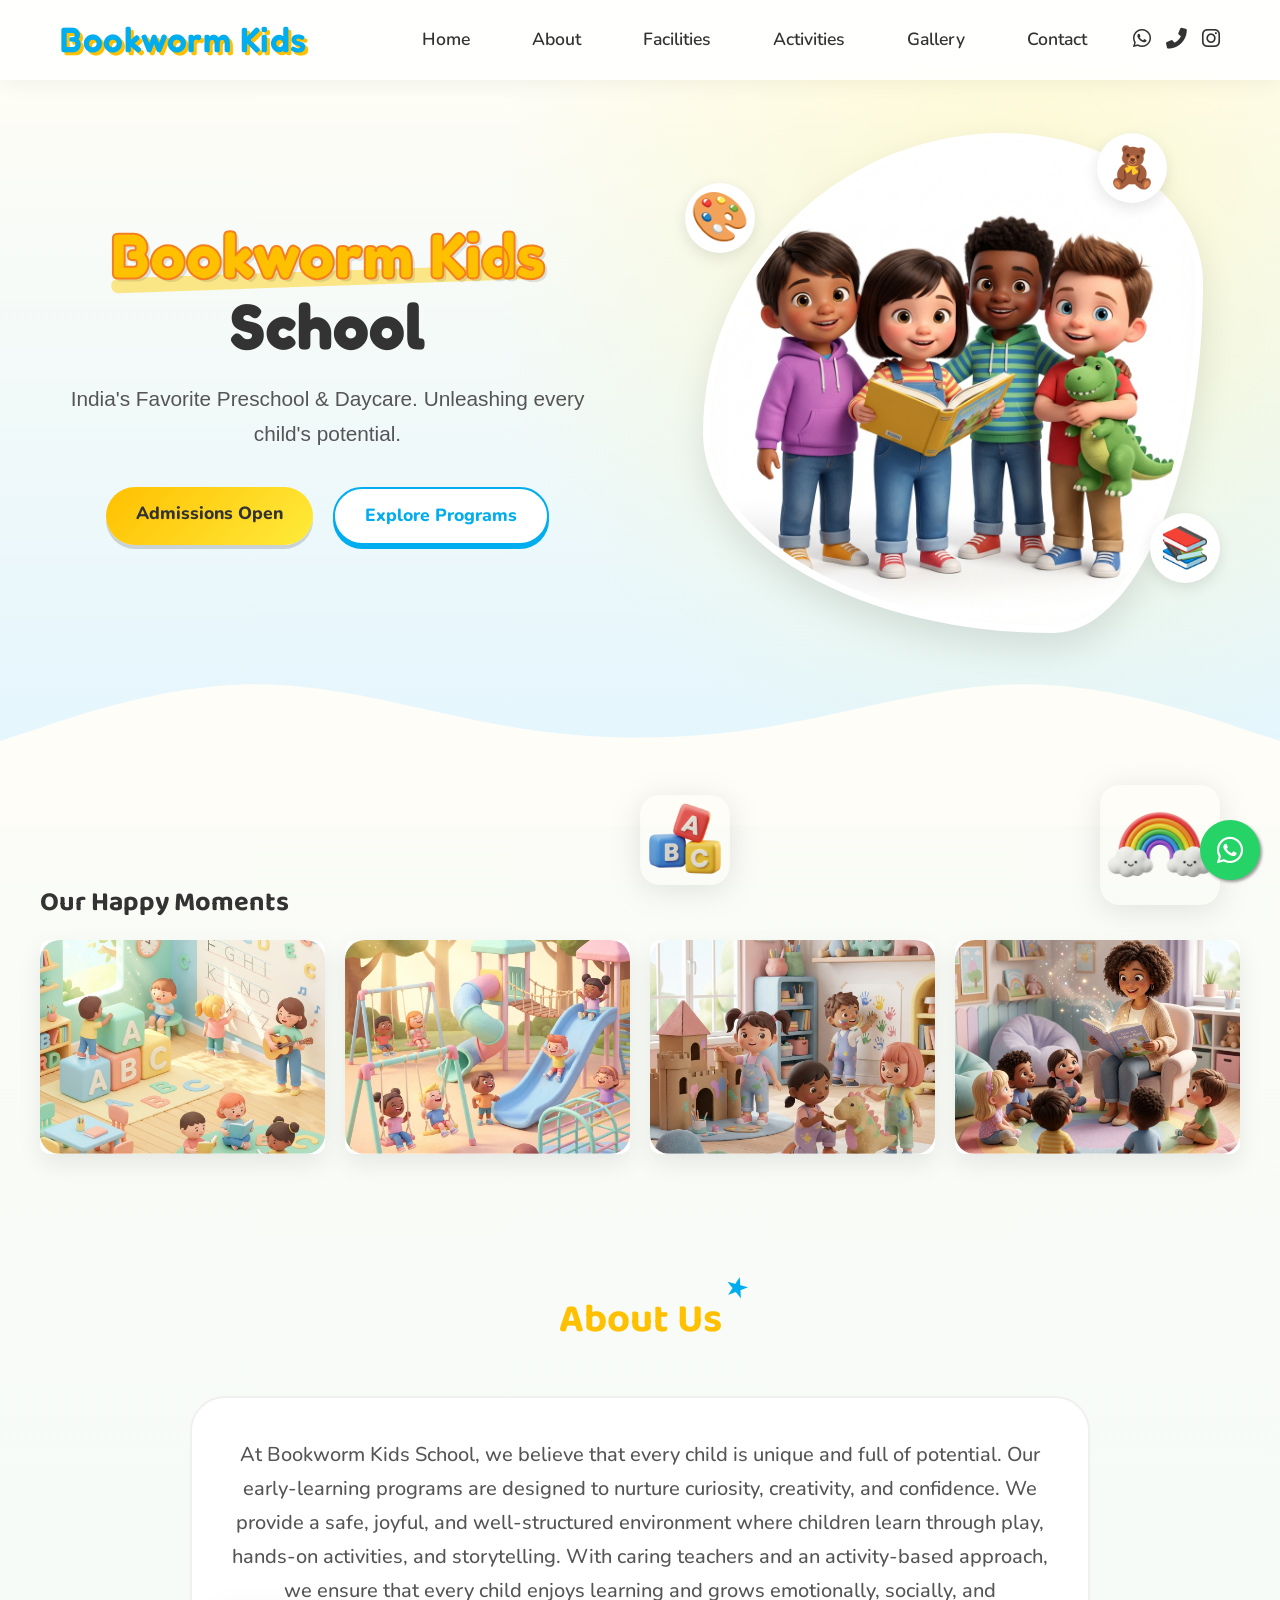
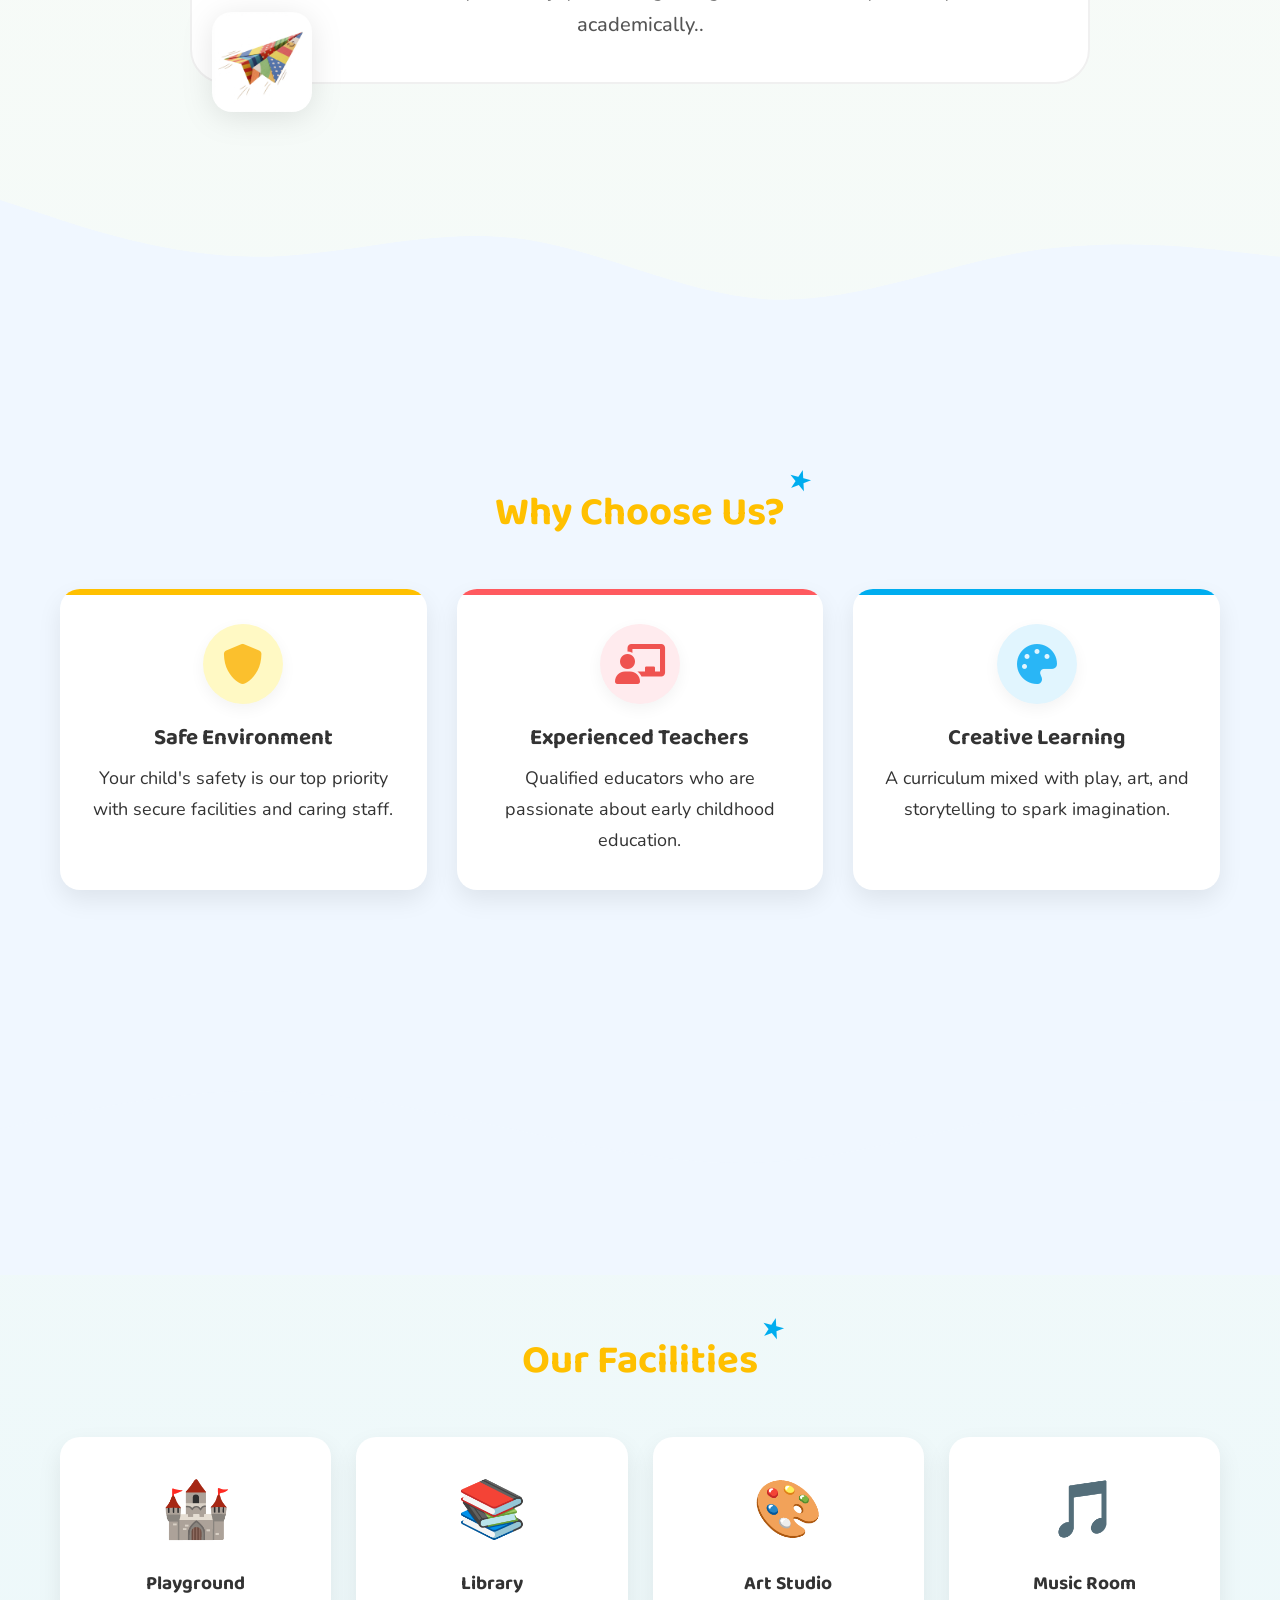
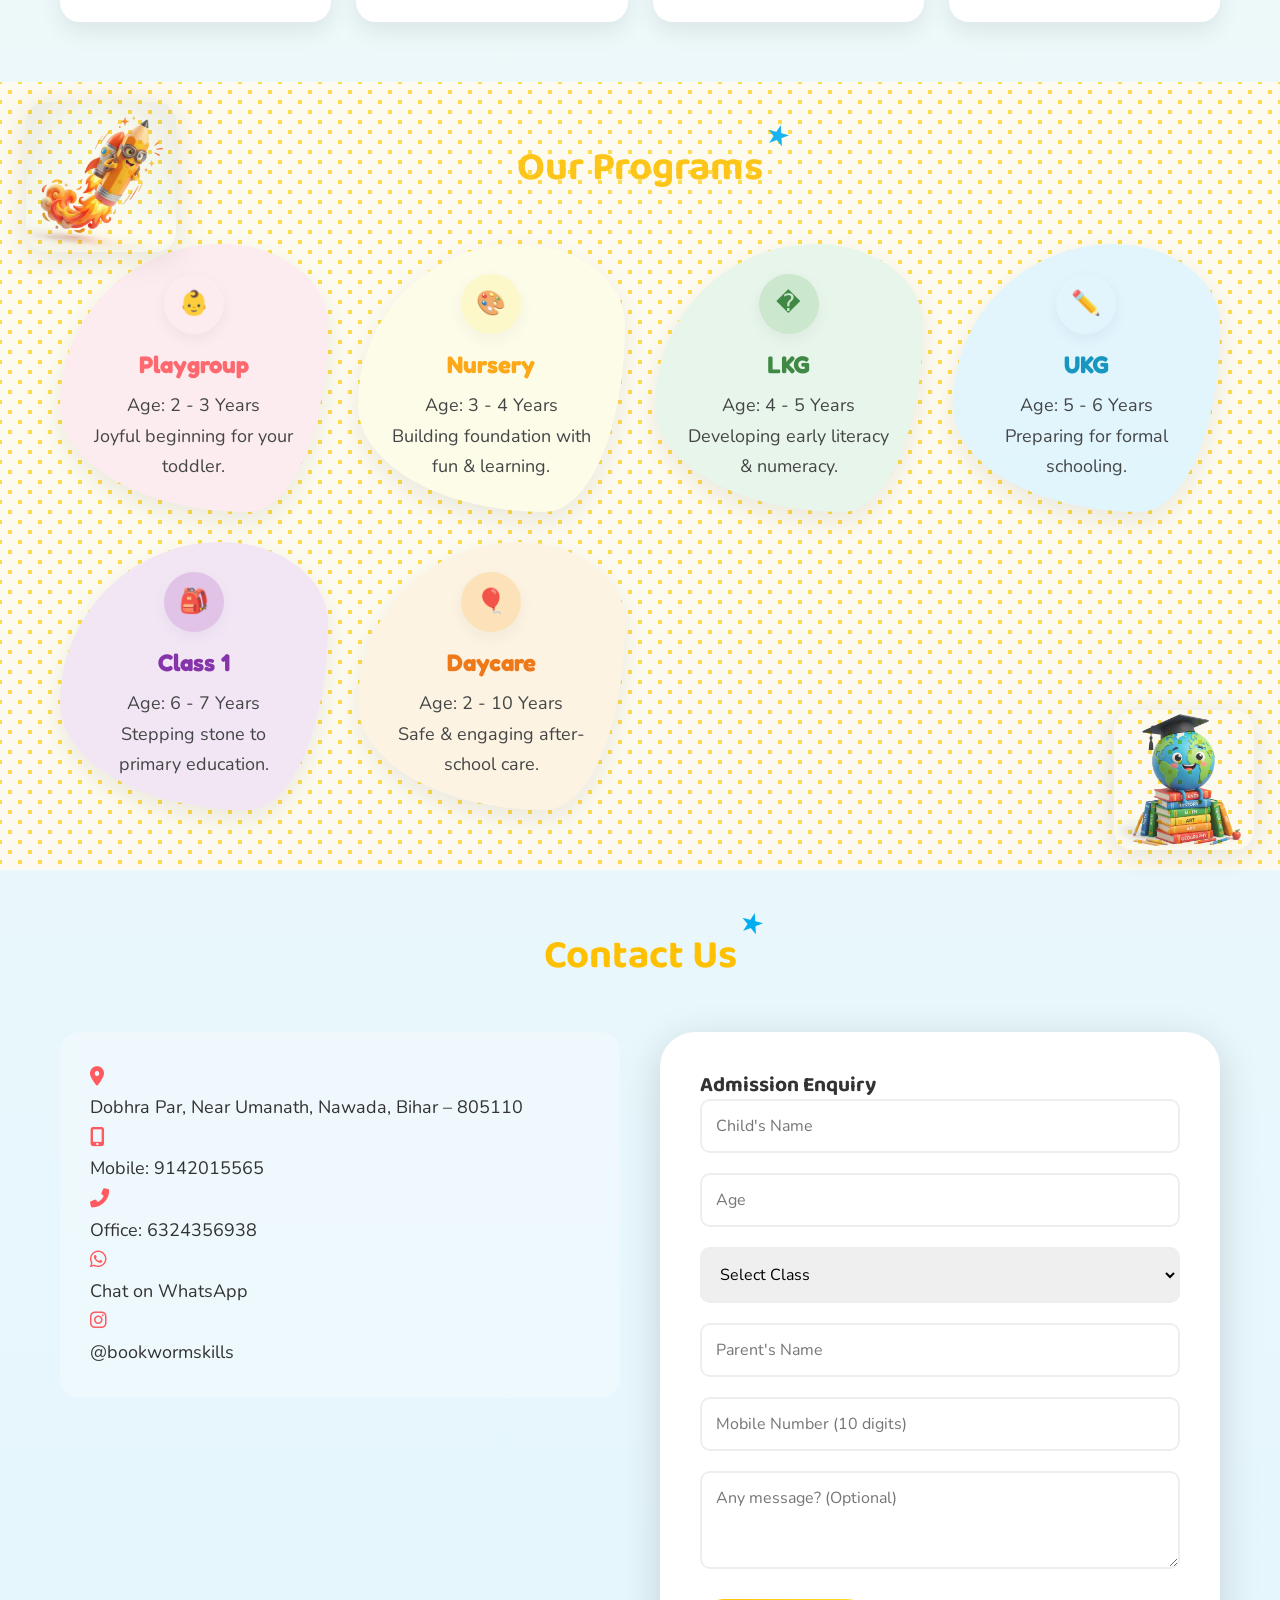
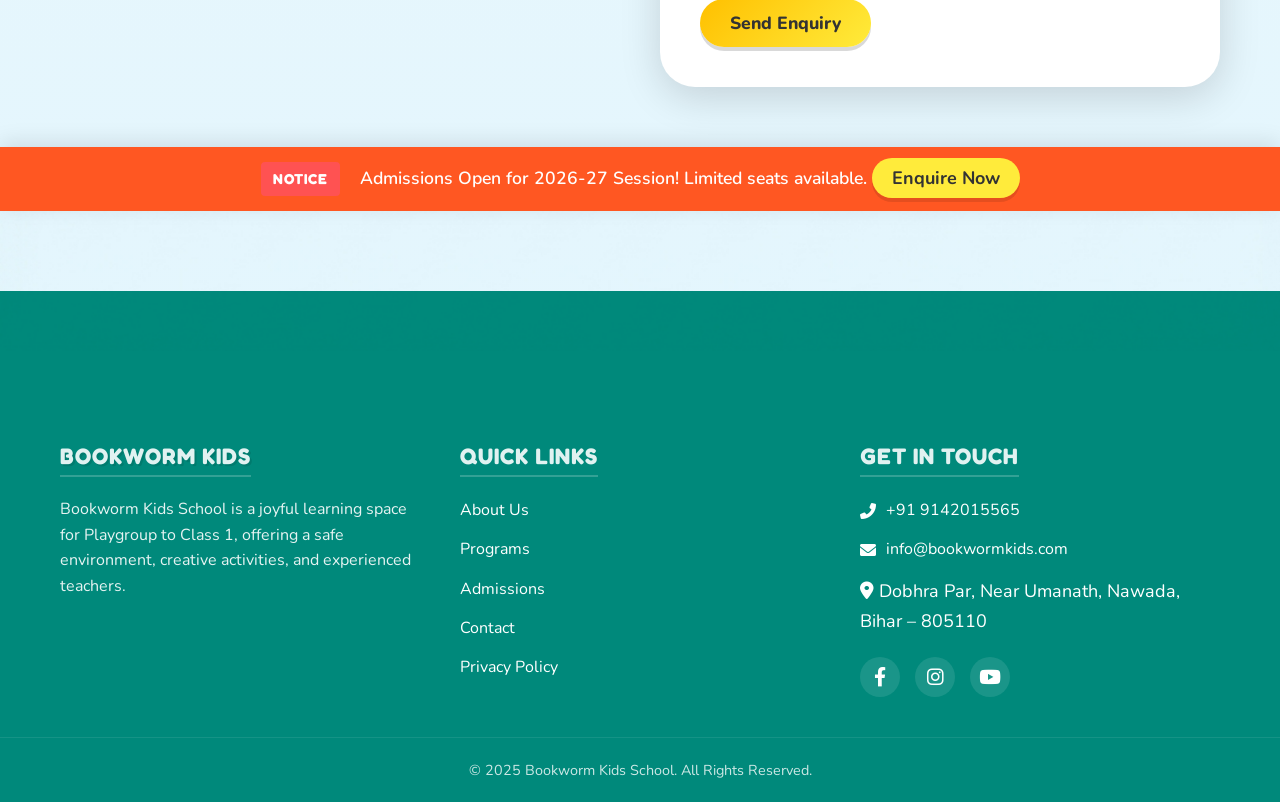
==== index.html @ 0b2d48cb "Add files via upload" ====
<!DOCTYPE html>
<html lang="en">

<head>
    <meta charset="UTF-8">
    <meta name="viewport" content="width=device-width, initial-scale=1.0">
    <meta name="description"
        content="Bookworm Kids School — Playgroup to Class 1. Activity based learning and safe environment.">
    <title>Bookworm Kids School</title>
    <link rel="preconnect" href="https://fonts.googleapis.com">
    <link rel="preconnect" href="https://fonts.gstatic.com" crossorigin>
    <link href="https://fonts.googleapis.com/css2?family=Bubblegum+Sans&family=Comfortaa:wght@300;400;700&display=swap"
        rel="stylesheet">
    <link rel="stylesheet" href="css/styles.css">
    <link rel="icon" href="favicon.png" type="image/png">
    <link rel="manifest" href="site.webmanifest">
    <meta name="theme-color" content="#5fa900">
</head>

<body>



    <!-- Header / Navigation -->
    <header>
        <nav class="navbar">
            <div class="container nav-container">
                <a href="#" class="logo">Bookworm Kids</a>
                <div class="mobile-controls">
                    <!-- Social Bar Mobile -->
                    <div class="social-bar mobile-only">
                        <a href="https://wa.me/919142015565" target="_blank" aria-label="WhatsApp"><i
                                class="fab fa-whatsapp"></i></a>
                    </div>
                    <div class="hamburger" id="mobile-menu">
                        <span class="bar"></span>
                        <span class="bar"></span>
                        <span class="bar"></span>
                    </div>
                </div>

                <div class="nav-menu">
                    <ul class="nav-links">
                        <li><a href="#home">Home</a></li>
                        <li><a href="#about">About</a></li>
                        <li><a href="#facilities">Facilities</a></li>
                        <li><a href="#activities">Activities</a></li>
                        <li><a href="#gallery">Gallery</a></li>
                        <li><a href="#contact">Contact</a></li>
                    </ul>
                    <div class="social-bar desktop-only">
                        <a href="https://wa.me/919142015565" target="_blank" title="Chat on WhatsApp"><i
                                class="fab fa-whatsapp"></i></a>
                        <a href="tel:9142015565" title="Call Us"><i class="fas fa-phone-alt"></i></a>
                        <a href="https://www.instagram.com/bookwormskills/" target="_blank"
                            title="Follow on Instagram"><i class="fab fa-instagram"></i></a>
                    </div>
                </div>
            </div>
        </nav>
    </header>

    <main>
        <!-- Hero Section -->
        <section id="home" class="hero">
            <div class="hero-bg-shape"></div>
            <div class="container hero-content">
                <div class="hero-text">
                    <h1><span class="highlight">Bookworm Kids</span> School</h1>
                    <p>India's Favorite Preschool & Daycare. Unleashing every child's potential.</p>
                    <div class="hero-cta-group">
                        <a href="#contact" class="btn btn-primary">Admissions Open</a>
                        <a href="#activities" class="btn btn-secondary">Explore Programs</a>
                    </div>
                </div>
                <!-- Hero Image Illustration -->
                <div class="hero-visual">
                    <img src="images/hero_kids_v2.png" alt="Happy children learning and playing in a sunny room"
                        class="hero-main-img">
                    <div class="floating-icon icon-1">🎨</div>
                    <div class="floating-icon icon-2">📚</div>
                    <div class="floating-icon icon-3">🧸</div>
                </div>
            </div>
            <!-- Wave Divider Bottom -->
            <div class="wave-bottom">
                <svg viewBox="0 0 1440 320" xmlns="http://www.w3.org/2000/svg">
                    <path fill="#FFFDF7" fill-opacity="1"
                        d="M0,96L48,112C96,128,192,160,288,160C384,160,480,128,576,112C672,96,768,96,864,112C960,128,1056,160,1152,160C1248,160,1344,128,1392,112L1440,96L1440,0L0,0Z">
                    </path>
                </svg>
            </div>
        </section>

        <!-- Gallery Section -->
        <!-- Same ID used, updating structure as requested -->
        <!-- Gallery Section -->
        <section id="gallery" class="gallery-section container" aria-label="Our Happy Moments">
            <h2 class="section-title">Our Happy Moments</h2>

            <div class="gallery-grid" role="list">
                <figure class="gallery-item" role="listitem">
                    <img src="images/gallery_1.png" alt="Children learning ABCs in classroom" loading="lazy">
                    <figcaption>Creative Learning</figcaption>
                </figure>

                <figure class="gallery-item" role="listitem">
                    <img src="images/gallery_2.png" alt="Kids playing on slide and swing" loading="lazy">
                    <figcaption>Playground Fun</figcaption>
                </figure>

                <figure class="gallery-item" role="listitem">
                    <img src="images/gallery_3.png" alt="Children painting and doing art" loading="lazy">
                    <figcaption>Art & Craft</figcaption>
                </figure>

                <figure class="gallery-item" role="listitem">
                    <img src="images/gallery_4.png" alt="Teacher reading storybook to kids" loading="lazy">
                    <figcaption>Storytelling</figcaption>
                </figure>

                <!-- Keeping a few nicely seeded ones for variety if 4 is too few, or clean up to 4? User asked for grid. 4 is good 2x2 on desktop or 1x4 mobile -->
            </div>

            <!-- Floating Clipart Elements Placement -->
            <img src="images/clipart_rainbow.png" alt="Rainbow Sticker" class="clipart-img clipart-rainbow">
            <img src="images/clipart_blocks.png" alt="ABC Blocks Sticker" class="clipart-img clipart-blocks">

        </section>

        <!-- About Section -->
        <section id="about" class="section">
            <div class="container">
                <div class="section-header">
                    <h2>About Us</h2>
                </div>
                <div class="about-content-wrapper" style="position:relative;">
                    <!-- Clipart Plane near about text -->
                    <img src="images/clipart_paper_plane.png" alt="Paper Plane" class="clipart-img clipart-plane">

                    <p class="text-center lead">At Bookworm Kids School, we believe that every child is unique and full
                        of potential. Our early-learning programs are designed to nurture curiosity, creativity, and
                        confidence.
                        We provide a safe, joyful, and well-structured environment where children learn through play,
                        hands-on activities, and storytelling. With caring teachers and an activity-based approach, we
                        ensure that every child enjoys learning and grows emotionally, socially, and academically..</p>
                </div>
            </div>
        </section>

        <!-- Wave Divider 2 -->
        <div class="wave-divider-top">
            <svg viewBox="0 0 1440 320" xmlns="http://www.w3.org/2000/svg">
                <path fill="#f0f7ff" fill-opacity="1"
                    d="M0,64L48,80C96,96,192,128,288,128C384,128,480,96,576,106.7C672,117,768,171,864,176C960,181,1056,139,1152,122.7C1248,107,1344,117,1392,122.7L1440,128L1440,320L1392,320C1344,320,1248,320,1152,320C1056,320,960,320,864,320C768,320,672,320,576,320C480,320,384,320,288,320C192,320,96,320,48,320L0,320Z">
                </path>
            </svg>
        </div>

        <!-- Why Choose Us -->
        <section id="choose-us" class="section bg-light">
            <div class="container">
                <div class="section-header">
                    <h2>Why Choose Us?</h2>
                </div>
                <div class="features-grid">
                    <div class="feature-card card-pop-1">
                        <div class="icon-box icon-yellow"><i class="fas fa-shield-alt"></i></div>
                        <h3>Safe Environment</h3>
                        <p>Your child's safety is our top priority with secure facilities and caring staff.</p>
                    </div>
                    <div class="feature-card card-pop-2">
                        <div class="icon-box icon-red"><i class="fas fa-chalkboard-teacher"></i></div>
                        <h3>Experienced Teachers</h3>
                        <p>Qualified educators who are passionate about early childhood education.</p>
                    </div>
                    <div class="feature-card card-pop-3">
                        <div class="icon-box icon-blue"><i class="fas fa-palette"></i></div>
                        <h3>Creative Learning</h3>
                        <p>A curriculum mixed with play, art, and storytelling to spark imagination.</p>
                    </div>
                </div>
            </div>
            <!-- Wave Divider Bottom of Gray Section -->
            <div class="wave-divider-bottom-white">
                <svg viewBox="0 0 1440 320" xmlns="http://www.w3.org/2000/svg">
                    <path fill="#f0f7ff" fill-opacity="1"
                        d="M0,224L48,213.3C96,203,192,181,288,181.3C384,181,480,203,576,224C672,245,768,267,864,261.3C960,256,1056,224,1152,208C1248,192,1344,192,1392,192L1440,192L1440,0L1392,0C1344,0,1248,0,1152,0C1056,0,960,0,864,0C768,0,672,0,576,0C480,0,384,0,288,0C192,0,96,0,48,0L0,0Z">
                    </path>
                </svg>
            </div>
        </section>

        <!-- Facilities -->
        <section id="facilities" class="section">
            <div class="container">
                <div class="section-header">
                    <h2>Our Facilities</h2>
                </div>
                <div class="facilities-grid">
                    <div class="facility-item">
                        <div class="facility-content">
                            <div class="icon">🏰</div>
                            <h4>Playground</h4>
                        </div>
                    </div>
                    <div class="facility-item">
                        <div class="facility-content">
                            <div class="icon">📚</div>
                            <h4>Library</h4>
                        </div>
                    </div>
                    <div class="facility-item">
                        <div class="facility-content">
                            <div class="icon">🎨</div>
                            <h4>Art Studio</h4>
                        </div>
                    </div>
                    <div class="facility-item">
                        <div class="facility-content">
                            <div class="icon">🎵</div>
                            <h4>Music Room</h4>
                        </div>
                    </div>
                </div>
            </div>
        </section>

        <!-- Activities -->
        <!-- Activities -->
        <section id="activities" class="section bg-light-pattern" style="position: relative;">
            <div class="container" style="position: relative; z-index: 2;">
                <div class="section-header">
                    <h2>Our Programs</h2>
                </div>
                <div class="grid-3 activities-grid">
                    <div class="activity-card card-red">
                        <div class="icon-box icon-red"
                            style="width:60px;height:60px;font-size:1.5rem;margin-bottom:15px;">👶</div>
                        <h4>Playgroup</h4>
                        <p>Age: 2 - 3 Years<br>Joyful beginning for your toddler.</p>
                    </div>
                    <div class="activity-card card-yellow">
                        <div class="icon-box icon-yellow"
                            style="width:60px;height:60px;font-size:1.5rem;margin-bottom:15px;">🎨</div>
                        <h4>Nursery</h4>
                        <p>Age: 3 - 4 Years<br>Building foundation with fun & learning.</p>
                    </div>
                    <div class="activity-card card-green">
                        <div class="icon-box icon-green"
                            style="width:60px;height:60px;font-size:1.5rem;margin-bottom:15px;">�</div>
                        <h4>LKG</h4>
                        <p>Age: 4 - 5 Years<br>Developing early literacy & numeracy.</p>
                    </div>
                    <div class="activity-card card-blue">
                        <div class="icon-box icon-blue"
                            style="width:60px;height:60px;font-size:1.5rem;margin-bottom:15px;">✏️</div>
                        <h4>UKG</h4>
                        <p>Age: 5 - 6 Years<br>Preparing for formal schooling.</p>
                    </div>
                    <div class="activity-card card-purple">
                        <div class="icon-box icon-purple"
                            style="width:60px;height:60px;font-size:1.5rem;margin-bottom:15px;">🎒</div>
                        <h4>Class 1</h4>
                        <p>Age: 6 - 7 Years<br>Stepping stone to primary education.</p>
                    </div>
                    <div class="activity-card card-orange">
                        <div class="icon-box icon-orange"
                            style="width:60px;height:60px;font-size:1.5rem;margin-bottom:15px;">🎈</div>
                        <h4>Daycare</h4>
                        <p>Age: 2 - 10 Years<br>Safe & engaging after-school care.</p>
                    </div>
                </div>
            </div>

            <!-- Floating Clipart for Activities -->
            <img src="images/clipart_pencil_rocket.png" alt="Rocket Pencil" class="clipart-img clipart-pencil">
            <img src="images/clipart_globe_book.png" alt="Globe on Books" class="clipart-img clipart-globe">
        </section>

        <!-- Contact Section (Previously ID gallery was confusing) -->
        <section id="contact" class="section bg-primary-light">
            <div class="container">
                <div class="section-header text-white">
                    <h2>Contact Us</h2>
                </div>
                <div class="contact-wrapper">
                    <div class="contact-info text-white">
                        <div class="info-item">
                            <i class="fas fa-map-marker-alt"></i>
                            <p>Dobhra Par, Near Umanath, Nawada, Bihar – 805110</p>
                        </div>
                        <div class="info-item">
                            <i class="fas fa-mobile-alt"></i>
                            <p>Mobile: <a href="tel:9142015565">9142015565</a></p>
                        </div>
                        <div class="info-item">
                            <i class="fas fa-phone-alt"></i>
                            <p>Office: <a href="tel:6324356938">6324356938</a></p>
                        </div>
                        <div class="info-item">
                            <i class="fab fa-whatsapp"></i>
                            <p><a href="https://wa.me/919142015565" target="_blank">Chat on WhatsApp</a></p>
                        </div>
                        <div class="info-item">
                            <i class="fab fa-instagram"></i>
                            <p><a href="https://www.instagram.com/bookwormskills/" target="_blank"
                                    rel="noopener">@bookwormskills</a></p>
                        </div>
                    </div>

                    <!-- Admission Form -->
                    <div class="contact-form-card">
                        <h3>Admission Enquiry</h3>
                        <form id="admissionForm">
                            <div class="form-group">
                                <label for="childName" class="sr-only">Child's Name</label>
                                <input type="text" id="childName" name="childName" placeholder="Child's Name" required>
                                <span class="error-msg">Please enter child's name</span>
                            </div>
                            <div class="form-row">
                                <div class="form-group">
                                    <label for="childAge" class="sr-only">Age</label>
                                    <input type="number" id="childAge" name="childAge" placeholder="Age" min="1"
                                        max="10" required>
                                    <span class="error-msg">Please enter valid age</span>
                                </div>
                                <div class="form-group">
                                    <label for="classApplying" class="sr-only">Class</label>
                                    <select id="classApplying" name="classApplying" required>
                                        <option value="" disabled selected>Select Class</option>
                                        <option value="Playgroup">Playgroup</option>
                                        <option value="Nursery">Nursery</option>
                                        <option value="LKG">LKG</option>
                                        <option value="UKG">UKG</option>
                                        <option value="Class 1">Class 1</option>
                                    </select>
                                    <span class="error-msg">Please select a class</span>
                                </div>
                            </div>
                            <div class="form-group">
                                <label for="parentName" class="sr-only">Parent's Name</label>
                                <input type="text" id="parentName" name="parentName" placeholder="Parent's Name"
                                    required>
                                <span class="error-msg">Please enter parent's name</span>
                            </div>
                            <div class="form-group">
                                <label for="mobileNumber" class="sr-only">Mobile Number</label>
                                <input type="tel" id="mobileNumber" name="mobileNumber"
                                    placeholder="Mobile Number (10 digits)" pattern="[0-9]{10}" required>
                                <span class="error-msg">Please enter valid 10-digit number</span>
                            </div>
                            <div class="form-group">
                                <label for="message" class="sr-only">Message</label>
                                <textarea id="message" name="message" rows="3"
                                    placeholder="Any message? (Optional)"></textarea>
                            </div>
                            <button type="submit" class="btn btn-primary btn-block">Send Enquiry</button>
                            <p id="formStatus" class="form-status" aria-live="polite" tabindex="-1"></p>
                        </form>
                    </div>
                </div>
            </div>
        </section>
    </main>

    <!-- Floating WhatsApp Button -->
    <a href="https://wa.me/919142015565?text=Hi%20Bookworm%20Kids%20School%2C%20I%20want%20to%20enquire%20about%20admissions."
        target="_blank" rel="noopener" class="float-whatsapp" aria-label="Chat on WhatsApp">
        <i class="fab fa-whatsapp"></i>
    </a>

    <!-- Lightbox Modal -->
    <div id="lightbox" class="lightbox" aria-hidden="true">
        <span class="lightbox-close">&times;</span>
        <img class="lightbox-content" id="lightbox-img">
        <div id="lightbox-caption"></div>
    </div>

    <!-- Notice Section -->
    <div class="footer-notice">
        <div class="container notice-container">
            <span class="notice-badge">NOTICE</span>
            <div class="notice-content">
                <span class="notice-text">Admissions Open for 2026-27 Session! Limited seats available.</span>
                <a href="#contact" class="notice-btn">Enquire Now</a>
            </div>
        </div>
    </div>

    <!-- Footer -->
    <footer class="main-footer">

        <!-- Animated Scene Wrapper -->
        <div class="footer-scene">
            <div class="moving-kids"></div>
            <div class="grass-floor"></div>
        </div>

        <div class="container footer-content-wrapper">
            <div class="footer-grid">
                <!-- Column 1: About -->
                <div class="footer-col about-col">
                    <h3 class="footer-logo">Bookworm Kids</h3>
                    <p>Bookworm Kids School is a joyful learning space for Playgroup to Class 1, offering a safe
                        environment, creative activities, and experienced teachers.</p>
                </div>

                <!-- Column 2: Quick Links -->
                <div class="footer-col links-col">
                    <h3>Quick Links</h3>
                    <ul>
                        <li><a href="#about">About Us</a></li>
                        <li><a href="#activities">Programs</a></li>
                        <li><a href="#contact">Admissions</a></li>
                        <li><a href="#contact">Contact</a></li>
                        <li><a href="#">Privacy Policy</a></li>
                    </ul>
                </div>

                <!-- Column 3: Contact -->
                <div class="footer-col contact-col">
                    <h3>Get in Touch</h3>
                    <ul class="contact-list">
                        <li><a href="tel:9142015565"><i class="fas fa-phone-alt"></i> +91 9142015565</a></li>
                        <li><a href="mailto:info@bookwormkids.com"><i class="fas fa-envelope"></i>
                                info@bookwormkids.com</a></li>
                        <li>
                            <i class="fas fa-map-marker-alt"></i>
                            <span>Dobhra Par, Near Umanath, Nawada, Bihar – 805110</span>
                        </li>
                    </ul>
                    <div class="footer-socials">
                        <a href="#" aria-label="Facebook"><i class="fab fa-facebook-f"></i></a>
                        <a href="https://www.instagram.com/bookwormskills/" target="_blank" aria-label="Instagram"><i
                                class="fab fa-instagram"></i></a>
                        <a href="#" aria-label="YouTube"><i class="fab fa-youtube"></i></a>
                    </div>
                </div>
            </div>
        </div>



        <!-- Copyright Bar -->
        <div class="footer-bottom">
            <div class="container">
                <p>&copy; 2025 Bookworm Kids School. All Rights Reserved.</p>
            </div>
        </div>
    </footer>

    <script src="js/script.js"></script>
    <link rel="stylesheet" href="https://cdnjs.cloudflare.com/ajax/libs/font-awesome/6.0.0/css/all.min.css"
        integrity="sha512-9usAa10IRO0HhonpyAIVpjrylPvoDwiPUiKdWk5t3PyolY1cOd4DSE0Ga+ri4AuTroPR5aQvXU9xC6qOPnzFeg=="
        crossorigin="anonymous" referrerpolicy="no-referrer" />
</body>

</html>
---- css/styles.css ----
/* Google Fonts Import */
@import url('https://fonts.googleapis.com/css2?family=Baloo+2:wght@400;500;600;700;800&family=Nunito:wght@400;600;700;800&family=Bubblegum+Sans&family=Fredoka:wght@300;400;500;600;700&display=swap');

:root {
    /* Vibrant Makoons-Inspired Palette */
    --primary-color: #FFC000;
    /* Bright Yellow */
    --primary-dark: #FFA000;
    --secondary-color: #00ADEF;
    /* Cyan/Blue */
    --secondary-dark: #008CBA;
    --accent-red: #FF5A5F;
    /* Soft Red */
    --accent-green: #8BC34A;
    /* Light Green */
    --accent-purple: #9575CD;
    /* Purple */
    --accent-orange: #FF9800;

    --text-color: #333333;
    --text-muted: #666666;
    --light-bg: #FFFDF5;
    --white: #FFFFFF;

    /* Gradients */
    --bg-gradient-body: linear-gradient(180deg, #FFFDF5 0%, #E1F5FE 100%);
    --bg-gradient-primary: linear-gradient(135deg, #FFC000 0%, #FFEB3B 100%);
    --bg-gradient-blue: linear-gradient(135deg, #00ADEF 0%, #4DD0E1 100%);

    /* Spacing */
    --section-padding: 60px 0;

    /* Shadows */
    --card-shadow: 0 10px 25px rgba(0, 0, 0, 0.08);
    --hover-shadow: 0 15px 35px rgba(0, 0, 0, 0.15);
    --btn-shadow: 0 4px 0 rgba(0, 0, 0, 0.15);

    /* Border Radius - Organic/Playful */
    --radius-sm: 10px;
    --radius-md: 20px;
    --radius-lg: 35px;
    --radius-xl: 50px;
    --radius-blob: 60% 40% 30% 70% / 60% 30% 70% 40%;
}

/* Base Styles */
* {
    margin: 0;
    padding: 0;
    box-sizing: border-box;
}

html {
    scroll-behavior: smooth;
    overflow-x: hidden;
}

body {
    font-family: 'Nunito', sans-serif;
    color: var(--text-color);
    background: var(--bg-gradient-body);
    line-height: 1.7;
    font-size: 18px;
    overflow-x: hidden;
}

h1,
h2,
h3,
h4,
h5,
h6 {
    font-family: 'Baloo 2', cursive;
    font-weight: 700;
    line-height: 1.3;
    color: var(--text-color);
}

a {
    text-decoration: none;
    color: inherit;
    transition: all 0.3s ease;
}

img {
    max-width: 100%;
    height: auto;
    display: block;
    border-radius: var(--radius-md);
}

ul {
    list-style: none;
}

/* Utility Classes */
.container {
    width: 100%;
    max-width: 1200px;
    margin: 0 auto;
    padding: 0 20px;
}

.text-center {
    text-align: center;
}

.text-white {
    color: var(--white);
}

/* Buttons */
.btn {
    display: inline-block;
    padding: 12px 30px;
    border-radius: 50px;
    font-weight: 800;
    font-family: 'Nunito', sans-serif;
    font-size: 1.1rem;
    cursor: pointer;
    border: none;
    text-align: center;
    transition: all 0.2s ease;
    box-shadow: 0 4px 0 rgba(0, 0, 0, 0.15);
    /* 3D Effect */
    position: relative;
    top: 0;
}

.btn-primary {
    background: var(--bg-gradient-primary);
    color: #333;
    /* Dark text for contrast on yellow */
}

.btn-primary:hover {
    transform: translateY(-2px);
    box-shadow: 0 6px 0 rgba(0, 0, 0, 0.15);
}

.btn-primary:active {
    top: 4px;
    box-shadow: 0 0 0 rgba(0, 0, 0, 0.15);
    transform: translateY(0);
}

.btn-secondary {
    background: var(--white);
    color: var(--secondary-color);
    border: 2px solid var(--secondary-color);
    box-shadow: 0 4px 0 var(--secondary-color);
}

.btn-secondary:hover {
    background: var(--bg-gradient-blue);
    color: var(--white);
    border-color: transparent;
    box-shadow: 0 6px 0 rgba(0, 0, 0, 0.15);
    transform: translateY(-2px);
}

.bouncy:hover {
    animation: bounce-short 0.5s;
}

@keyframes bounce-short {

    0%,
    100% {
        transform: translateY(-4px);
    }

    50% {
        transform: translateY(-8px);
    }
}

/* Clipart Animations */
@keyframes float-clipart {

    0%,
    100% {
        transform: translateY(0) rotate(0deg);
    }

    50% {
        transform: translateY(-15px) rotate(5deg);
    }
}

.clipart-img {
    position: absolute;
    z-index: 10;
    pointer-events: none;
    animation: float-clipart 4s ease-in-out infinite;
    filter: drop-shadow(0 5px 15px rgba(0, 0, 0, 0.1));
}

.clipart-rainbow {
    width: 120px;
    top: -40px;
    right: 20px;
    animation-delay: 1s;
    mix-blend-mode: multiply;
}

.clipart-plane {
    width: 100px;
    bottom: -30px;
    left: 20px;
    animation-delay: 2s;
}

.clipart-blocks {
    width: 90px;
    top: -30px;
    left: 50%;
    animation-delay: 3s;
    mix-blend-mode: multiply;
    mix-blend-mode: multiply;
}

.clipart-pencil {
    width: 150px;
    /* Made larger */
    top: 20px;
    left: 2%;
    animation-delay: 0.5s;
    mix-blend-mode: multiply;
    z-index: 5;
}

.clipart-globe {
    width: 140px;
    /* Made larger */
    bottom: 20px;
    right: 2%;
    animation-delay: 2.5s;
    mix-blend-mode: multiply;
    z-index: 5;
}

/* Navbar */
.navbar {
    background-color: rgba(255, 255, 255, 0.9);
    padding: 10px 0;
    position: fixed;
    top: 0;
    /* Offset by 0 */
    width: 100%;
    z-index: 1000;
    box-shadow: 0 4px 20px rgba(0, 0, 0, 0.05);
    backdrop-filter: blur(10px);
    transition: all 0.3s;
}

.nav-container {
    display: flex;
    justify-content: space-between;
    align-items: center;
}

/* Navbar & Logo */
/* Navbar & Logo */
.logo {
    font-family: 'Fredoka', sans-serif;
    font-weight: 600;
    font-size: 2.2rem;
    color: var(--secondary-color);
    letter-spacing: 0.5px;
    text-shadow: 3px 3px 0px var(--primary-color);
    /* Playful Yellow Shadow */
    display: inline-block;
    transition: transform 0.3s ease;
}

.logo:hover {
    transform: scale(1.05) rotate(-2deg);
}

/* Mobile Controls */
.mobile-controls {
    display: flex;
    align-items: center;
    gap: 15px;
}

.hamburger {
    display: flex;
    flex-direction: column;
    gap: 5px;
    cursor: pointer;
}

.hamburger .bar {
    width: 25px;
    height: 3px;
    background-color: var(--primary-color);
    border-radius: 2px;
    transition: all 0.3s;
}

/* Mobile Menu Active State (To be toggled by JS) */
.nav-menu.active {
    left: 0;
}

/* Base Nav Menu (Mobile First) */
.nav-menu {
    position: fixed;
    top: 60px;
    /* Below navbar */
    left: -100%;
    width: 100%;
    height: calc(100vh - 60px);
    background: var(--white);
    display: flex;
    flex-direction: column;
    align-items: center;
    justify-content: center;
    transition: 0.4s ease;
    box-shadow: 0 5px 10px rgba(0, 0, 0, 0.05);
}

.nav-links {
    display: flex;
    flex-direction: column;
    gap: 25px;
    text-align: center;
    margin-bottom: 30px;
}

.nav-links li a {
    font-size: 1.3rem;
    font-weight: 700;
    color: var(--text-color);
    font-family: 'Baloo 2', cursive;
    padding: 8px 16px;
    border-radius: 20px;
    transition: all 0.3s ease;
}

.nav-links li a:hover {
    color: var(--white);
    background-color: var(--primary-color);
    box-shadow: 0 4px 10px rgba(255, 192, 0, 0.4);
    transform: translateY(-2px);
}

/* Header Social Media Icons - Desktop */
.social-bar.desktop-only {
    display: none;
}

@media (min-width: 992px) {

    /* Hide Mobile Controls on Desktop */
    .mobile-controls {
        display: none;
    }

    /* Reset Nav Menu for Desktop */
    .nav-menu {
        position: static;
        width: auto;
        height: auto;
        background: transparent;
        flex-direction: row;
        align-items: center;
        box-shadow: none;
        padding: 0;
        gap: 30px;
    }

    .nav-links {
        flex-direction: row;
        gap: 30px;
        margin-bottom: 0;
    }

    .nav-links li a {
        font-size: 1.1rem;
        font-weight: 600;
        font-family: 'Nunito', sans-serif;
    }

    .social-bar.desktop-only {
        display: flex;
        gap: 15px;
        align-items: center;
    }
}

@media (min-width: 992px) {
    .social-bar.desktop-only {
        display: flex;
        gap: 15px;
    }

    .social-bar i {
        font-size: 1.3rem;
        transition: all 0.3s cubic-bezier(0.175, 0.885, 0.32, 1.275);
    }

    .social-bar a:hover i {
        transform: scale(1.4) rotate(10deg);
    }

    /* Brand Colors on Hover */
    .social-bar a[href*="wa.me"]:hover i {
        color: #25D366;
        text-shadow: 0 2px 5px rgba(37, 211, 102, 0.3);
    }

    .social-bar a[href*="tel"]:hover i {
        color: #00ADEF;
        text-shadow: 0 2px 5px rgba(0, 173, 239, 0.3);
    }

    .social-bar a[href*="instagram"]:hover i {
        color: #E1306C;
        text-shadow: 0 2px 5px rgba(225, 48, 108, 0.3);
    }
}

/* Hero Section */
.hero {
    min-height: 85vh;
    margin-top: 60px;
    background: var(--bg-gradient-body);
    /* Subtle gradient */
    position: relative;
    display: flex;
    flex-direction: column;
    justify-content: center;
    overflow: hidden;
    padding-bottom: 120px;
}

.hero-bg-shape {
    position: absolute;
    top: -50%;
    right: -20%;
    width: 80%;
    height: 150%;
    background: radial-gradient(circle, rgba(255, 235, 59, 0.2) 0%, rgba(255, 255, 255, 0) 70%);
    z-index: 0;
    pointer-events: none;
}

.hero-content {
    display: flex;
    flex-direction: column-reverse;
    /* Image on top on mobile, text below */
    gap: 40px;
    align-items: center;
    z-index: 2;
    padding: 20px;
}

@media (min-width: 992px) {
    .hero-content {
        flex-direction: row;
        /* Side by side on desktop */
        align-items: center;
        text-align: left;
        justify-content: space-between;
    }

    .hero-text {
        text-align: left;
        flex: 1;
        padding-right: 50px;
    }

    .hero-visual {
        flex: 1;
        justify-content: flex-end;
    }

    .hero-cta-group {
        justify-content: flex-start;
        flex-direction: row;
    }
}

.hero-main-img {
    border-radius: var(--radius-lg);
    box-shadow: var(--card-shadow);
    max-width: 100%;
    width: auto;
    height: auto;
    max-height: 500px;
    animation: float-slow 6s ease-in-out infinite;
    z-index: 1;
    object-fit: contain;
}

.hero-text {
    text-align: center;
}

.hero-text h1 {
    font-size: clamp(2.5rem, 5vw, 4.5rem);
    margin-bottom: 20px;
    color: var(--text-color);
    line-height: 1.1;
    font-family: 'Fredoka', sans-serif;
}

.hero-text h1 .highlight {
    color: var(--primary-color);
    position: relative;
    display: inline-block;
    z-index: 1;
    -webkit-text-stroke: 2px #F57F20;
    /* Orange Outline for contrast */
    text-shadow: 3px 3px 0px rgba(0, 0, 0, 0.1);
}

.hero-text h1 .highlight::after {
    content: '';
    position: absolute;
    width: 100%;
    height: 15px;
    bottom: 5px;
    left: 0;
    background-color: rgba(255, 217, 61, 0.6);
    z-index: -1;
    border-radius: 10px;
    transform: rotate(-2deg);
}

.hero-text p {
    font-size: 1.3rem;
    color: #555;
    margin-bottom: 35px;
    font-weight: 400;
    max-width: 600px;
    /* Readability */
    font-family: 'Outfit', sans-serif;
}

.hero-cta-group {
    display: flex;
    gap: 20px;
    flex-direction: column;
    justify-content: center;
}

@media (min-width: 480px) {
    .hero-cta-group {
        flex-direction: row;
    }
}

/* Hero Visual */
.hero-visual {
    position: relative;
    display: flex;
    justify-content: center;
    width: 100%;
}

.hero-main-img {
    border-radius: 60% 40% 30% 70% / 60% 30% 70% 40%;
    box-shadow: 0 15px 35px rgba(0, 0, 0, 0.1), inset 0 0 0 10px rgba(255, 255, 255, 0.5);
    /* Soft shadow + Inner glow */
    border: 8px solid #fff;
    /* Sticker Outline */
    max-width: 100%;
    width: auto;
    height: auto;
    max-height: 500px;
    animation: blob-float 8s ease-in-out infinite;
    /* Organic Movement */
    z-index: 1;
    object-fit: cover;
    background-color: #fff;
    /* Ensure transparent parts are white for the sticker look */
}

@keyframes blob-float {

    0%,
    100% {
        border-radius: 60% 40% 30% 70% / 60% 30% 70% 40%;
        transform: translateY(0);
    }

    50% {
        border-radius: 30% 60% 70% 40% / 50% 60% 30% 60%;
        transform: translateY(-15px);
    }
}

.floating-icon {
    position: absolute;
    font-size: 3rem;
    background: var(--white);
    width: 70px;
    height: 70px;
    border-radius: 50%;
    display: flex;
    align-items: center;
    justify-content: center;
    box-shadow: 0 5px 15px rgba(0, 0, 0, 0.1);
    animation: float 4s ease-in-out infinite;
    z-index: 2;
}

.icon-1 {
    top: 10%;
    left: 0;
    animation-delay: 0s;
}

.icon-2 {
    bottom: 10%;
    right: 0;
    animation-delay: 1.5s;
    font-size: 2.5rem;
}

.icon-3 {
    top: 0%;
    right: 10%;
    animation-delay: 3s;
    font-size: 2.5rem;
}

@keyframes float {

    0%,
    100% {
        transform: translateY(0px) rotate(0deg);
    }

    50% {
        transform: translateY(-20px) rotate(5deg);
    }
}

@keyframes blob-bounce {

    0%,
    100% {
        border-radius: 60% 40% 30% 70% / 60% 30% 70% 40%;
    }

    50% {
        border-radius: 30% 60% 70% 40% / 50% 60% 30% 60%;
    }
}

/* Wave Divider */
.wave-bottom {
    position: absolute;
    bottom: -1px;
    /* Flush */
    left: 0;
    width: 100%;
    line-height: 0;
    transform: rotate(180deg);
}

.wave-bottom svg {
    display: block;
    width: 100%;
    height: auto;
}

.wave-divider-top,
.wave-divider-bottom-white {
    width: 100%;
    line-height: 0;
}

.wave-divider-top svg,
.wave-divider-bottom-white svg {
    display: block;
    width: 100%;
    height: auto;
}

.wave-divider-top {
    margin-top: -1px;
}

/* Fix subpixel gaps */

/* Section Headers */
.section {
    padding: 60px 0;
}

.section-header {
    text-align: center;
    margin-bottom: 50px;
}

.section-header h2 {
    font-size: 2.5rem;
    color: var(--primary-color);
    position: relative;
    display: inline-block;
}

.section-header h2::before {
    content: '★';
    font-size: 1.5rem;
    color: var(--secondary-color);
    position: absolute;
    top: -20px;
    right: -25px;
    transform: rotate(15deg);
}

/* About Section */
.about-content-wrapper {
    background: var(--white);
    padding: 40px;
    border-radius: var(--radius-lg);
    box-shadow: var(--pop-shadow);
    border: 2px solid #f0f0f0;
    max-width: 900px;
    margin: 0 auto;
}

.lead {
    font-size: 1.25rem;
    font-weight: 500;
    color: #555;
}

/* Why Choose Us - Pop Cards */
.bg-light {
    background-color: #f0f7ff;
}

.features-grid {
    display: grid;
    gap: 30px;
    grid-template-columns: repeat(auto-fit, minmax(300px, 1fr));
    padding-bottom: 40px;
}

.feature-card {
    background: var(--white);
    padding: 35px 25px;
    border-radius: var(--radius-md);
    text-align: center;
    box-shadow: var(--card-shadow);
    transition: transform 0.3s;
    border-top: none;
    position: relative;
    overflow: hidden;
}

.feature-card::before {
    content: '';
    position: absolute;
    top: 0;
    left: 0;
    width: 100%;
    height: 6px;
    background: var(--secondary-color);
}

.feature-card:hover {
    transform: translateY(-10px);
    box-shadow: var(--hover-shadow);
}

.card-pop-1::before {
    background: var(--primary-color);
}

.card-pop-2::before {
    background: var(--accent-red);
}

.card-pop-3::before {
    background: var(--secondary-color);
}

.icon-box {
    width: 80px;
    height: 80px;
    border-radius: 50%;
    display: flex;
    align-items: center;
    justify-content: center;
    margin: 0 auto 20px;
    font-size: 2.5rem;
    box-shadow: 0 5px 15px rgba(0, 0, 0, 0.05);
}

.icon-yellow {
    background: #FFF9C4;
    color: #FBC02D;
}

.icon-red {
    background: #FFEBEE;
    color: #EF5350;
}

.icon-blue {
    background: #E1F5FE;
    color: #29B6F6;
}

.feature-card h3 {
    font-size: 1.4rem;
    margin-bottom: 10px;
}

/* Facilities - Grid */
.facilities-grid {
    display: grid;
    gap: 25px;
    grid-template-columns: repeat(auto-fit, minmax(200px, 1fr));
}

.facility-item {
    background: var(--white);
    border-radius: var(--radius-md);
    padding: 25px;
    text-align: center;
    box-shadow: var(--card-shadow);
    border: none;
    transition: all 0.3s;
}

.facility-item:hover {
    box-shadow: var(--hover-shadow);
    transform: translateY(-5px);
}

.facility-content .icon {
    font-size: 3.5rem;
    margin-bottom: 15px;
    display: block;
}

.facility-item h4 {
    font-size: 1.2rem;
}

/* Activities - Colored Cards */
.bg-light-pattern {
    position: relative;
    background-color: #fffbef;
    background-image: radial-gradient(#FFD93D 15%, transparent 16%), radial-gradient(#FFD93D 15%, transparent 16%);
    background-size: 20px 20px;
    background-position: 0 0, 10px 10px;
    opacity: 0.9;
}

.activities-grid {
    display: grid;
    gap: 30px;
    grid-template-columns: repeat(auto-fit, minmax(250px, 1fr));
}

.activity-card {
    padding: 30px;
    border-radius: var(--radius-blob);
    /* Organic Blob Shape */
    text-align: center;
    transition: transform 0.3s;
    box-shadow: var(--card-shadow);
    background-color: var(--white);
    border: none;
    position: relative;
    z-index: 1;
}

.activity-card:hover {
    transform: translateY(-5px) scale(1.02);
}

.card-red {
    background: #FFEBEE;
}

.card-red h4 {
    color: var(--accent-red);
}

.card-yellow {
    background: #FFFDE7;
}

.card-yellow h4 {
    color: var(--primary-dark);
}

.card-blue {
    background: #E1F5FE;
}

.card-blue h4 {
    color: var(--secondary-dark);
}

.card-green {
    background: #E8F5E9;
}

.card-green h4 {
    color: #2E7D32;
}

.card-purple {
    background: #F3E5F5;
}

.card-purple h4 {
    color: #7B1FA2;
}

.card-orange {
    background: #FFF3E0;
}

.card-orange h4 {
    color: #EF6C00;
}

.icon-green {
    background: #C8E6C9;
    color: #2E7D32;
}

.icon-purple {
    background: #E1BEE7;
    color: #7B1FA2;
}

.icon-orange {
    background: #FFE0B2;
    color: #EF6C00;
}

.activity-card h4 {
    font-size: 1.5rem;
    margin-bottom: 10px;
    font-family: 'Fredoka', sans-serif;
}

/* Gallery Section */
.gallery-section {
    padding: var(--section-padding);
    position: relative;
    /* For Clipart */
}

/* Duplicate gallery-grid removed - using the improved one at the bottom */

.gallery-item {
    background: var(--white);
    border-radius: var(--radius-sm);
    overflow: hidden;
    position: relative;
    box-shadow: var(--card-shadow);
    transition: all 0.3s;
    cursor: pointer;
}

.gallery-item:hover {
    transform: scale(1.05);
    z-index: 10;
    box-shadow: var(--hover-shadow);
}

.gallery-item img {
    width: 100%;
    aspect-ratio: 1;
    object-fit: cover;
}

.gallery-item figcaption {
    position: absolute;
    bottom: 0;
    left: 0;
    width: 100%;
    background: rgba(255, 255, 255, 0.9);
    padding: 10px;
    text-align: center;
    font-weight: 700;
    color: var(--primary-color);
    transform: translateY(100%);
    transition: transform 0.3s;
}

.gallery-item:hover figcaption {
    transform: translateY(0);
}

/* Contact Section */
.contact-section {
    background: var(--bg-gradient-1);
}

.bg-primary-light {
    background: var(--bg-gradient-1);
    color: var(--text-color);
}

.contact-wrapper {
    display: grid;
    gap: 40px;
}

@media (min-width: 768px) {
    .contact-wrapper {
        grid-template-columns: 1fr 1fr;
        align-items: start;
    }
}

.contact-info {
    background: rgba(255, 255, 255, 0.3);
    padding: 30px;
    border-radius: var(--radius-md);
    backdrop-filter: blur(5px);
    color: #333;
    /* Darker text */
}

.contact-info .info-item i {
    color: var(--accent-red);
    font-size: 1.2rem;
}

.contact-info h3 {
    margin-bottom: 20px;
}

.contact-form-card {
    background: var(--white);
    padding: 40px;
    border-radius: var(--radius-lg);
    box-shadow: 0 10px 40px rgba(0, 0, 0, 0.15);
}

.form-group {
    margin-bottom: 20px;
}

.form-group input,
.form-group select,
.form-group textarea {
    width: 100%;
    padding: 14px;
    border: 2px solid #eee;
    border-radius: var(--radius-sm);
    font-family: 'Nunito', sans-serif;
    font-size: 1rem;
    outline: none;
    transition: border-color 0.3s;
}

.form-group input:focus,
.form-group select:focus,
.form-group textarea:focus {
    border-color: var(--accent-color);
}

.error-msg {
    color: #e53935;
    font-size: 0.85rem;
    margin-top: 5px;
    display: none;
}

.sr-only {
    position: absolute;
    width: 1px;
    height: 1px;
    margin: -1px;
    overflow: hidden;
    clip: rect(0, 0, 0, 0);
}

/* Footer */
/* Footer */
.main-footer {
    background-color: #00897B;
    /* Premium Teal */
    color: #fff;
    padding-top: 150px;
    /* Space for the top illustration */
    padding-bottom: 20px;
    position: relative;
    margin-top: 80px;
}

/* Footer Top Decoration */
.main-footer::before {
    content: '';
    position: absolute;
    top: -100px;
    /* Adjust based on image height */
    left: 0;
    width: 100%;
    height: 160px;
    /* Approximate height of the cut-out */
    background-image: url('../images/footer_landscape_modern.png');
    background-repeat: no-repeat;
    background-position: center bottom;
    background-size: cover;
    mix-blend-mode: multiply;
    /* Blends the white background of the image with the page body (assuming body is light) */
    pointer-events: none;
    z-index: 10;
}

/* Fix: Since multiply blends with underlying, and footer is dark, we need the "White" part of image to be Transparent effectively.
   The generated image has white sky. Multiply against a White body works great.
   against the Footer color? No. The footer ::before sits ON TOP of the footer bg?
   No, we want it ON TOP of the Body, overlapping the top edge of the footer.
*/
.main-footer::before {
    /* Re-defining simply: Sits at the top edge */
    top: -120px;
    height: 180px;
    z-index: 1;
}

/* To ensure the white sky is invisible, we rely on the body bg being light. 
   But the bottom part of the image (green hills) needs to transition to the footer color.
   A simpler approach for generated images: 
   Let's use a border-radius or just let it sit there. 
   Or, since we cannot easily remove the white background with CSS only perfectly without a mask, 
   we will try mix-blend_mode: multiply and assume body is white. 
*/

.footer-content-wrapper {
    position: relative;
    z-index: 2;
}

.footer-logo {
    font-family: 'Fredoka', sans-serif;
    font-size: 2.5rem;
    margin-bottom: 15px;
    color: #fff;
    text-shadow: 2px 2px 0px rgba(0, 0, 0, 0.1);
}

.footer-grid {
    display: grid;
    gap: 40px;
    grid-template-columns: repeat(auto-fit, minmax(280px, 1fr));
}

.footer-col h3 {
    font-family: 'Fredoka', sans-serif;
    font-size: 1.4rem;
    color: #E0F2F1;
    /* Light Teal */
    margin-bottom: 20px;
    text-transform: uppercase;
    letter-spacing: 1px;
    border-bottom: 2px solid rgba(255, 255, 255, 0.2);
    display: inline-block;
    padding-bottom: 5px;
}

.footer-col p {
    font-size: 1rem;
    opacity: 0.9;
    line-height: 1.6;
}

.footer-col ul li {
    margin-bottom: 12px;
}

.footer-col a {
    color: #fff;
    transition: all 0.3s;
    font-size: 1rem;
    display: flex;
    align-items: center;
    gap: 10px;
}

.footer-col a:hover {
    color: var(--primary-color);
    padding-left: 5px;
}

.footer-socials {
    display: flex;
    gap: 15px;
    margin-top: 20px;
}

.footer-socials a {
    width: 40px;
    height: 40px;
    background: rgba(255, 255, 255, 0.1);
    border-radius: 50%;
    display: flex;
    justify-content: center;
    align-items: center;
    transition: all 0.3s;
    font-size: 1.2rem;
}

.footer-socials a:hover {
    background: var(--primary-color);
    color: #333;


    transform: translateY(-3px);
}

/* Footer Notice Board */
/* Footer Notice Board (Now just before footer) */
.footer-notice {
    background: #FF5722;
    /* Vibrant Orange-Red */
    padding: 15px 0;
    margin-top: 0;
    /* Tight with previous section or managed by layout */
    margin-bottom: 0;
    position: relative;
    z-index: 20;
    /* Ensure it sits on top of footer illustrations */
    box-shadow: 0 -5px 20px rgba(0, 0, 0, 0.1);
}

.notice-container {
    display: flex;
    align-items: center;
    justify-content: center;
    gap: 20px;
    flex-wrap: wrap;
    text-align: center;
}

.notice-badge {
    background: #FF5252;
    color: white;
    padding: 5px 12px;
    border-radius: 4px;
    font-weight: 800;
    font-size: 0.9rem;
    font-family: 'Fredoka', sans-serif;
    letter-spacing: 1px;
    animation: pulse-badge 1.5s infinite;
}

@keyframes pulse-badge {
    0% {
        transform: scale(1);
    }

    50% {
        transform: scale(1.1);
    }

    100% {
        transform: scale(1);
    }
}

.notice-text {
    color: #fff;
    font-size: 1.1rem;
    font-weight: 600;
}

.notice-btn {
    background: #FFEB3B;
    color: #333 !important;
    /* Override footer link color */
    padding: 8px 20px;
    border-radius: 20px;
    font-weight: 700 !important;
    text-decoration: none;
    transition: all 0.3s;
    box-shadow: 0 4px 0 rgba(0, 0, 0, 0.1);
}

.notice-btn:hover {
    transform: translateY(-2px);
    background: #fff;
    box-shadow: 0 6px 0 rgba(0, 0, 0, 0.1);
}

.footer-bottom {
    margin-top: 40px;
    padding-top: 20px;
    border-top: 1px solid rgba(255, 255, 255, 0.1);
    text-align: center;
    font-size: 0.9rem;
    opacity: 0.8;
}

/* Form Status Messages */
.form-status {
    margin-top: 15px;
    font-weight: 700;
    font-size: 1rem;
    text-align: center;
    border-radius: var(--radius-sm);
    padding: 10px;
    display: none;
}

.form-status:not(:empty) {
    display: block;
}

.form-status.success {
    background-color: #e8f5e9;
    color: #2e7d32;
    border: 1px solid #c8e6c9;
}

.form-status.error {
    background-color: #ffebee;
    color: #c62828;
    border: 1px solid #ffcdd2;
}

/* Lightbox Modal */
.lightbox {
    display: none;
    position: fixed;
    z-index: 2000;
    padding-top: 60px;
    left: 0;
    top: 0;
    width: 100%;
    height: 100%;
    overflow: auto;
    background-color: rgba(0, 0, 0, 0.9);
    cursor: zoom-out;
}

.lightbox-content {
    margin: auto;
    display: block;
    width: 80%;
    max-width: 800px;
    border-radius: var(--radius-sm);
    animation: zoomIn 0.3s;
}

#lightbox-caption {
    margin: auto;
    display: block;
    width: 80%;
    max-width: 700px;
    text-align: center;
    color: #ccc;
    padding: 10px 0;
    height: 150px;
}

.lightbox-close {
    position: absolute;
    top: 15px;
    right: 35px;
    color: #f1f1f1;
    font-size: 40px;
    font-weight: bold;
    transition: 0.3s;
    cursor: pointer;
}

.lightbox-close:hover,
.lightbox-close:focus {
    color: #bbb;
    text-decoration: none;
    cursor: pointer;
}

@keyframes zoomIn {
    from {
        transform: scale(0)
    }

    to {
        transform: scale(1)
    }
}

/* Floating WhatsApp Pulse */
.float-whatsapp {
    position: fixed;
    width: 60px;
    height: 60px;
    bottom: 20px;
    right: 20px;
    background-color: #25d366;
    color: #FFF;
    border-radius: 50px;
    text-align: center;
    font-size: 30px;
    box-shadow: 2px 2px 3px #999;
    z-index: 1000;
    display: flex;
    justify-content: center;
    align-items: center;
    transition: all 0.3s ease;
    animation: whatsapp-pulse 2s infinite;
}

@keyframes whatsapp-pulse {
    0% {
        transform: scale(1);
        box-shadow: 0 0 0 0 rgba(37, 211, 102, 0.7);
    }

    70% {
        transform: scale(1.1);
        box-shadow: 0 0 0 10px rgba(37, 211, 102, 0);
    }

    100% {
        transform: scale(1);
        box-shadow: 0 0 0 0 rgba(37, 211, 102, 0);
    }
}

.float-whatsapp:hover {
    background-color: #128c7e;
}

/* Gallery Grid Responsive Refinement */
.gallery-grid {
    display: grid;
    grid-template-columns: repeat(1, 1fr);
    gap: 20px;
    padding: 20px 0;
}

@media (min-width: 600px) {
    .gallery-grid {
        grid-template-columns: repeat(2, 1fr);
    }
}

@media (min-width: 992px) {
    .gallery-grid {
        grid-template-columns: repeat(4, 1fr);
    }
}

.gallery-item img {
    width: 100%;
    aspect-ratio: 4/3;
    object-fit: cover;
    cursor: pointer;
    transition: transform 0.3s ease;
}

.gallery-item:hover img {
    transform: scale(1.03);
}
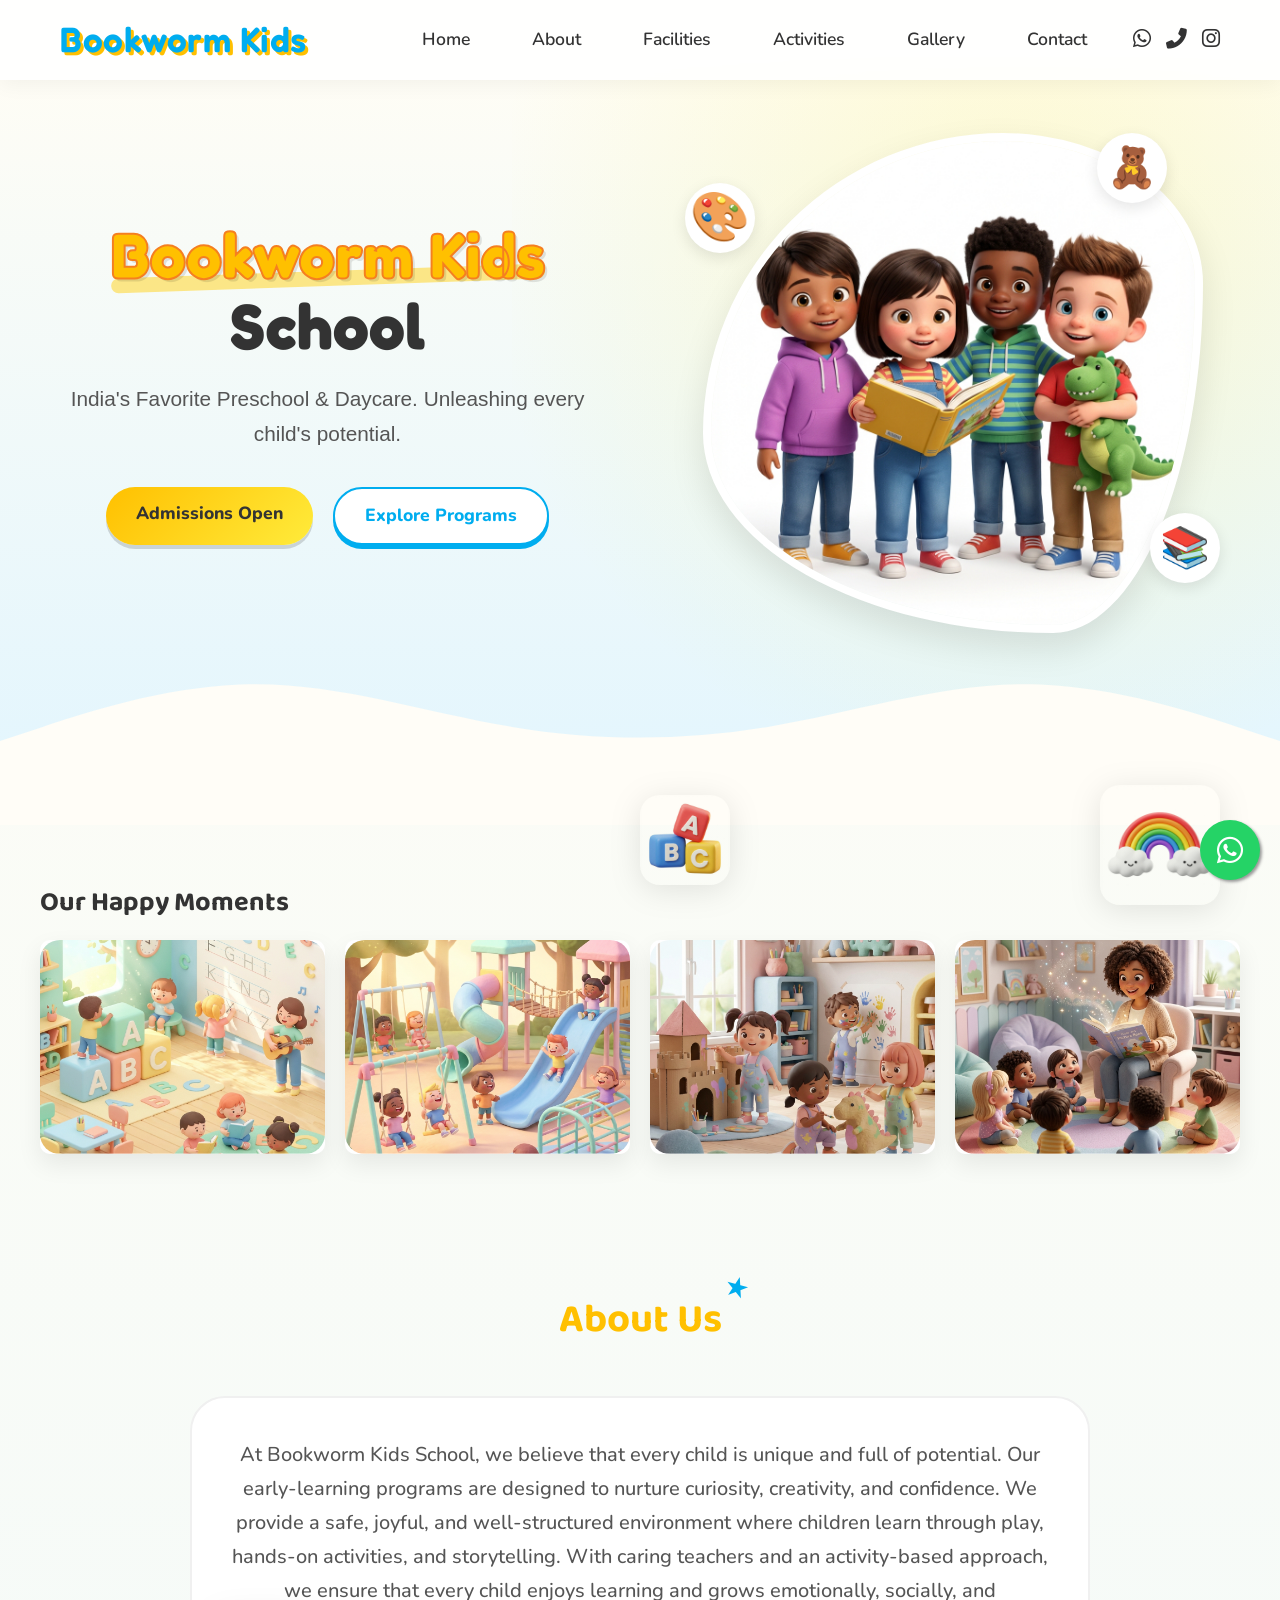
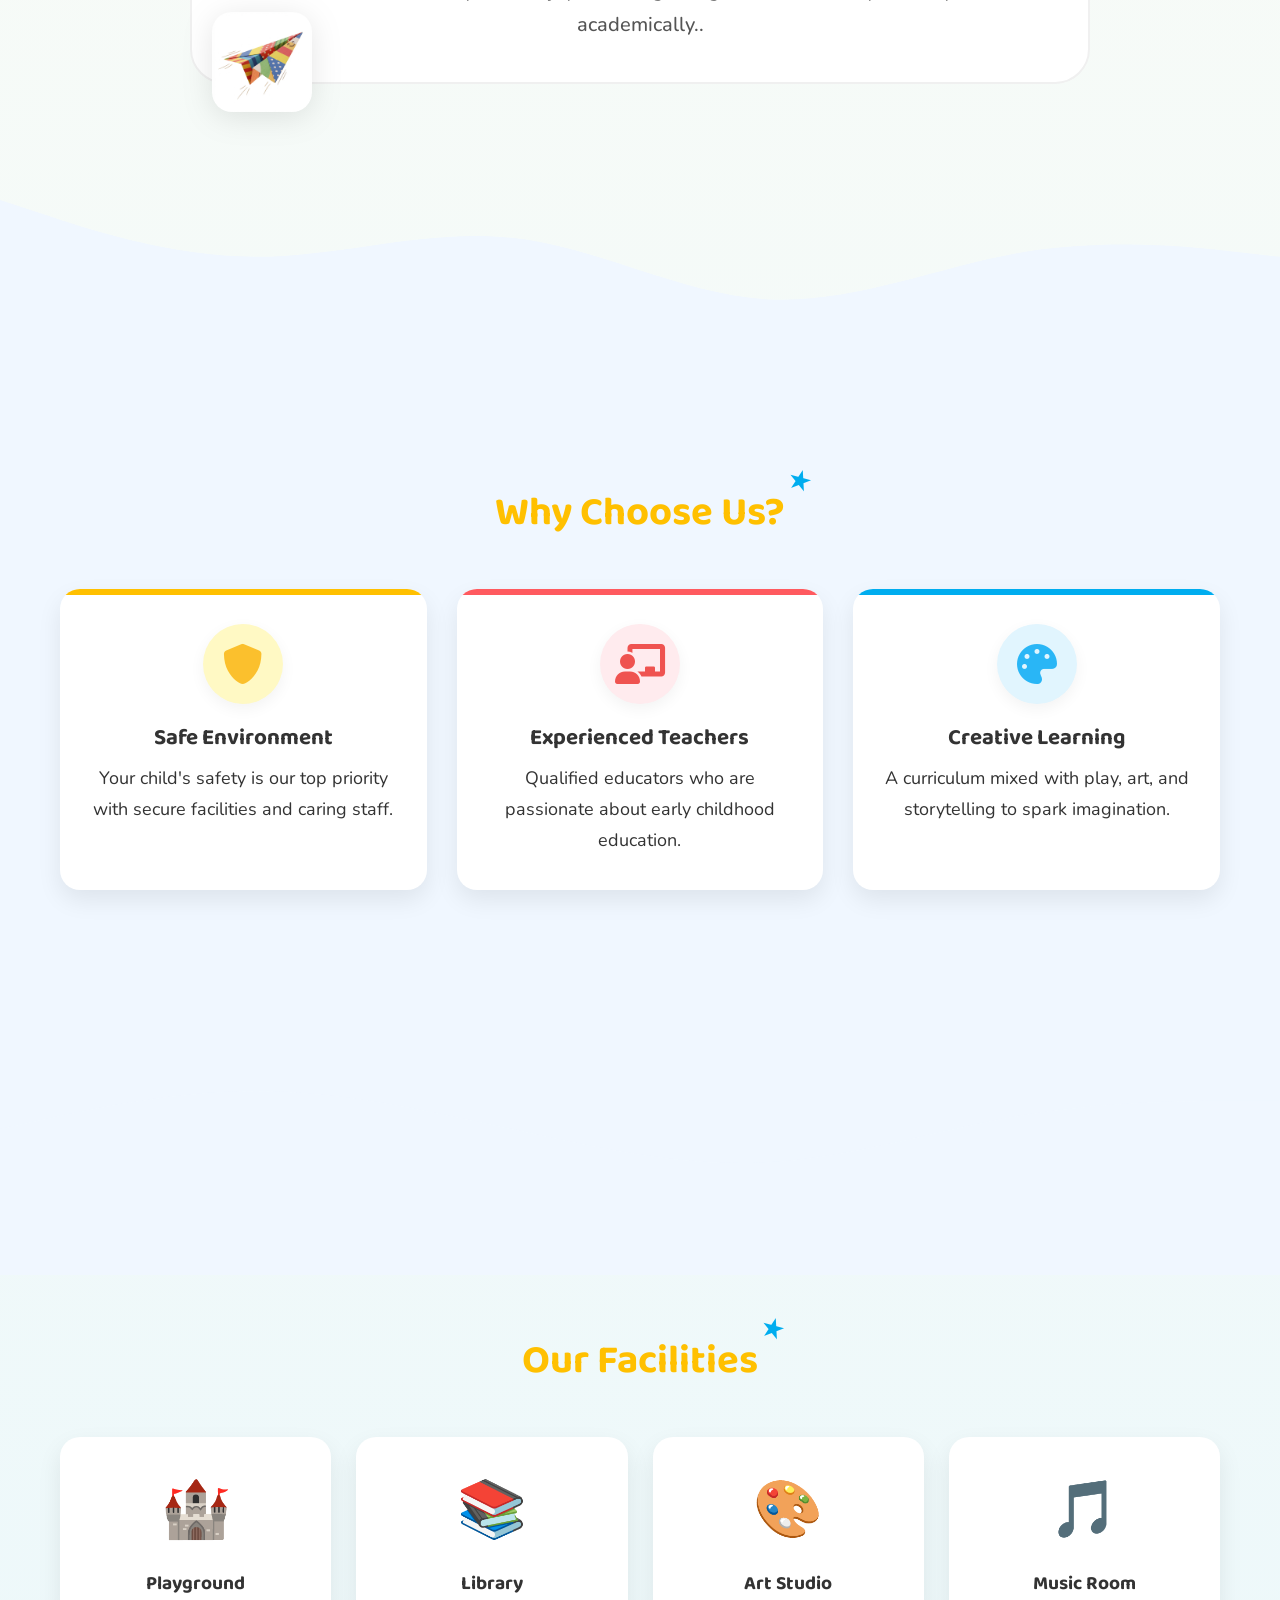
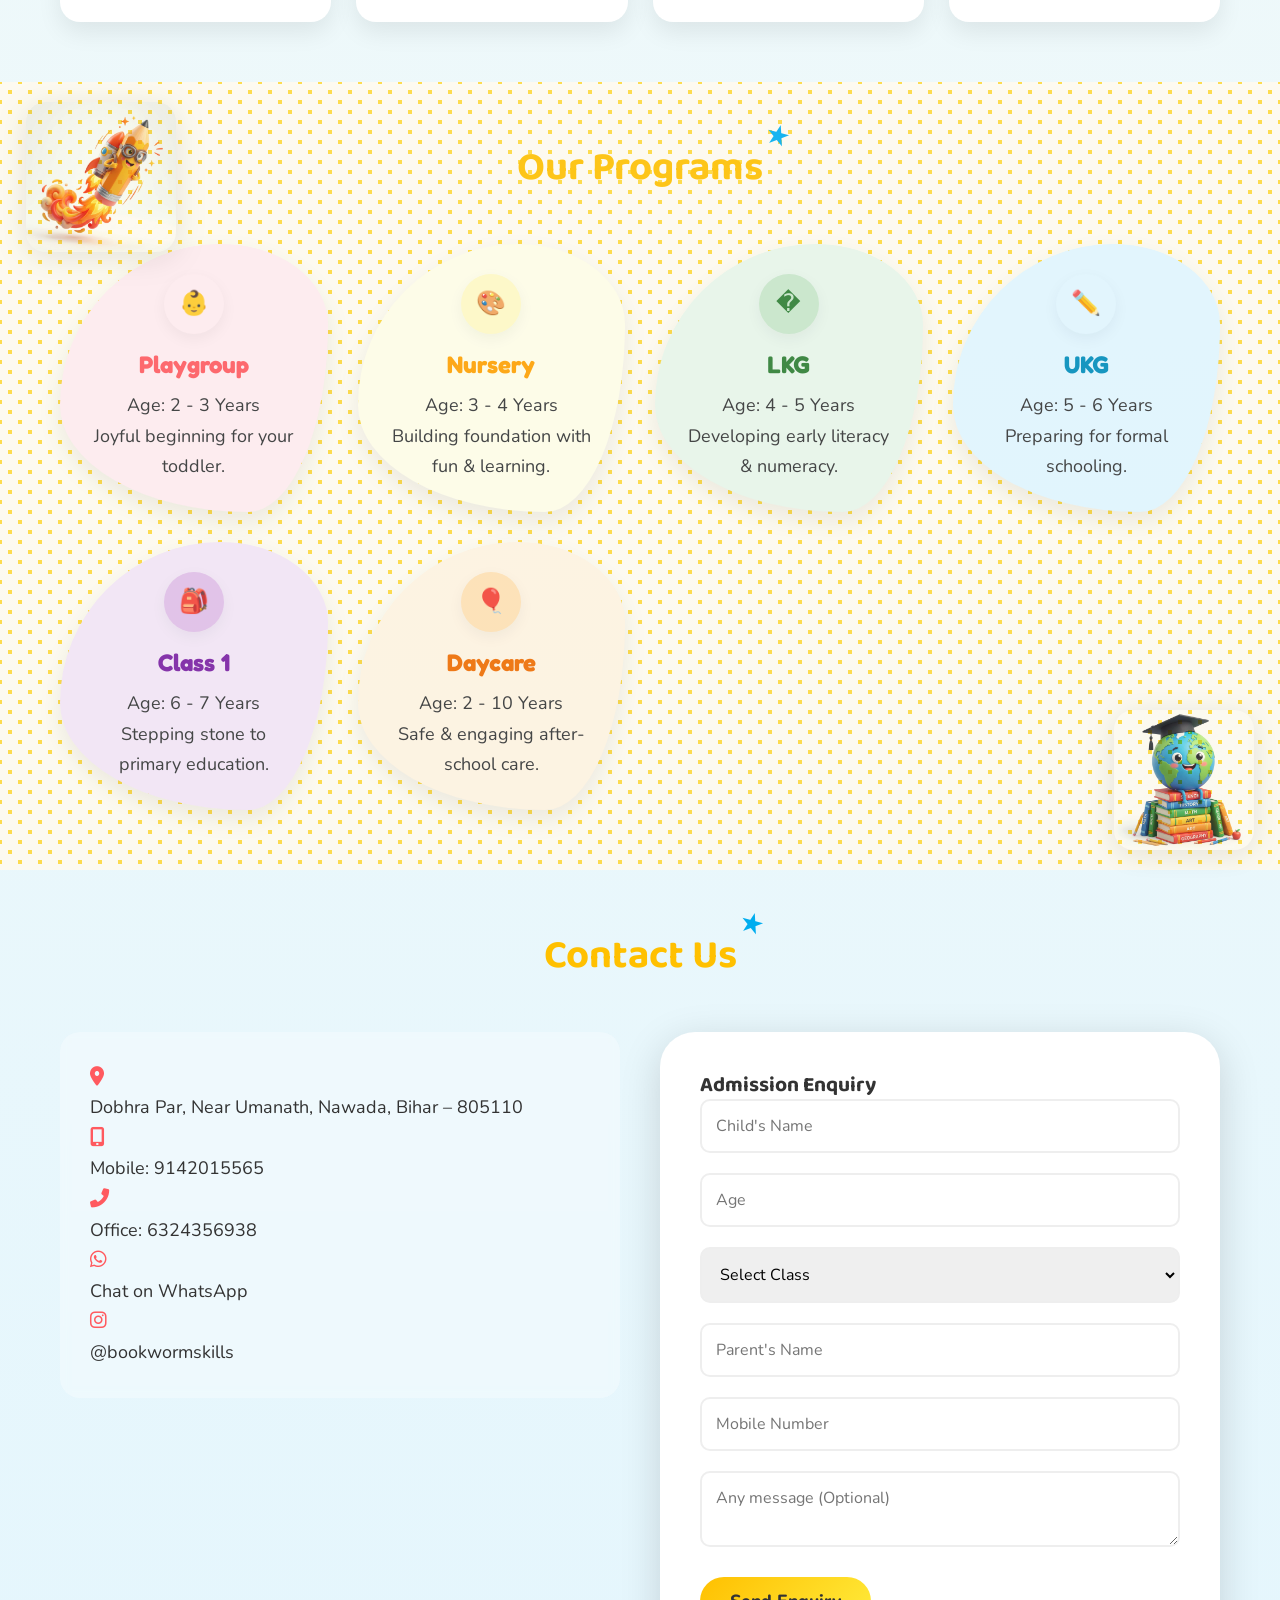
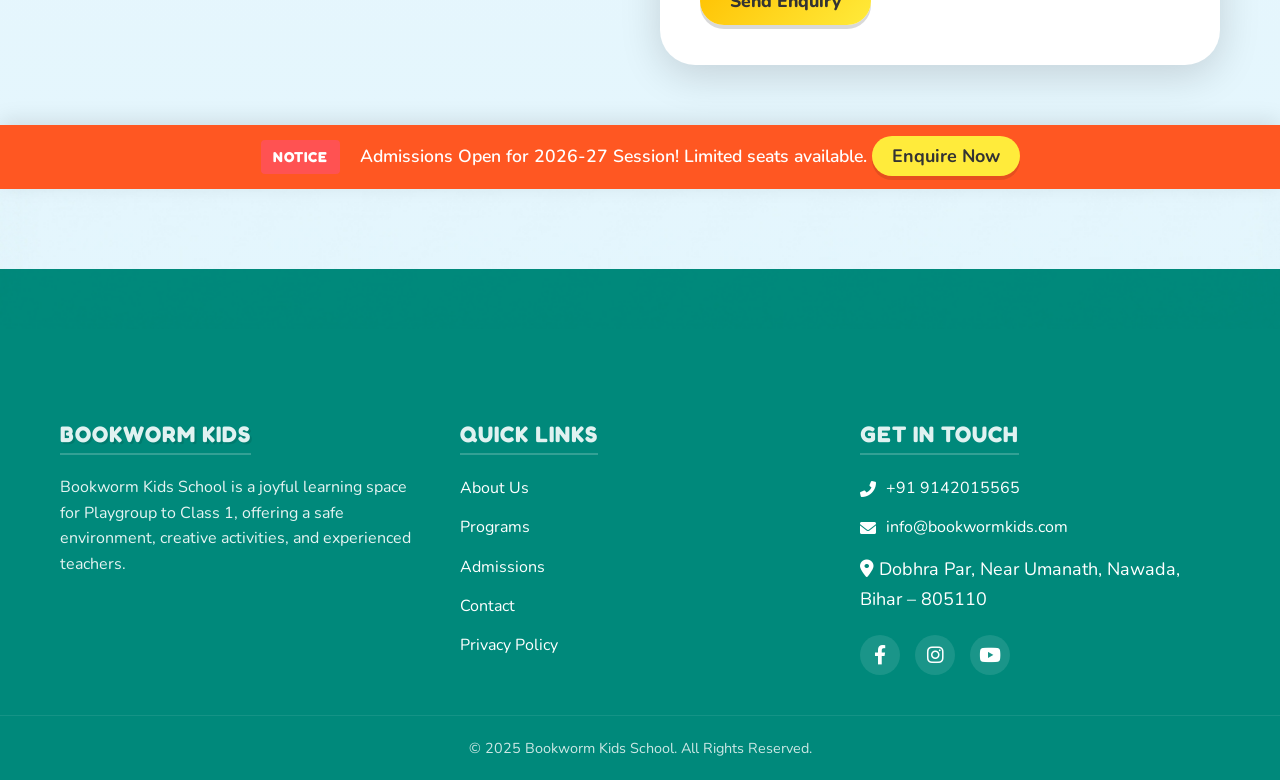
==== commit 90575c52: "Update print statement from 'Hello' to 'Goodbye'" ====
--- a/index.html
+++ b/index.html
@@ -312,51 +312,64 @@
                     <!-- Admission Form -->
                     <div class="contact-form-card">
                         <h3>Admission Enquiry</h3>
-                        <form id="admissionForm">
-                            <div class="form-group">
-                                <label for="childName" class="sr-only">Child's Name</label>
-                                <input type="text" id="childName" name="childName" placeholder="Child's Name" required>
-                                <span class="error-msg">Please enter child's name</span>
-                            </div>
-                            <div class="form-row">
-                                <div class="form-group">
-                                    <label for="childAge" class="sr-only">Age</label>
-                                    <input type="number" id="childAge" name="childAge" placeholder="Age" min="1"
-                                        max="10" required>
-                                    <span class="error-msg">Please enter valid age</span>
-                                </div>
-                                <div class="form-group">
-                                    <label for="classApplying" class="sr-only">Class</label>
-                                    <select id="classApplying" name="classApplying" required>
-                                        <option value="" disabled selected>Select Class</option>
-                                        <option value="Playgroup">Playgroup</option>
-                                        <option value="Nursery">Nursery</option>
-                                        <option value="LKG">LKG</option>
-                                        <option value="UKG">UKG</option>
-                                        <option value="Class 1">Class 1</option>
-                                    </select>
-                                    <span class="error-msg">Please select a class</span>
-                                </div>
-                            </div>
-                            <div class="form-group">
-                                <label for="parentName" class="sr-only">Parent's Name</label>
-                                <input type="text" id="parentName" name="parentName" placeholder="Parent's Name"
-                                    required>
-                                <span class="error-msg">Please enter parent's name</span>
-                            </div>
-                            <div class="form-group">
-                                <label for="mobileNumber" class="sr-only">Mobile Number</label>
-                                <input type="tel" id="mobileNumber" name="mobileNumber"
-                                    placeholder="Mobile Number (10 digits)" pattern="[0-9]{10}" required>
-                                <span class="error-msg">Please enter valid 10-digit number</span>
-                            </div>
-                            <div class="form-group">
-                                <label for="message" class="sr-only">Message</label>
-                                <textarea id="message" name="message" rows="3"
-                                    placeholder="Any message? (Optional)"></textarea>
-                            </div>
-                            <button type="submit" class="btn btn-primary btn-block">Send Enquiry</button>
-                            <p id="formStatus" class="form-status" aria-live="polite" tabindex="-1"></p>
+                      <form id="enquiryFormWA">
+    <div class="form-group">
+        <input id="childName" type="text" placeholder="Child's Name" required>
+    </div>
+
+    <div class="form-group">
+        <input id="age" type="number" placeholder="Age" required>
+    </div>
+
+    <div class="form-group">
+        <select id="classSelect" required>
+            <option value="">Select Class</option>
+            <option value="Playgroup">Playgroup</option>
+            <option value="Nursery">Nursery</option>
+            <option value="LKG">LKG</option>
+            <option value="UKG">UKG</option>
+            <option value="Class 1">Class 1</option>
+        </select>
+    </div>
+
+    <div class="form-group">
+        <input id="parentName" type="text" placeholder="Parent's Name" required>
+    </div>
+
+    <div class="form-group">
+        <input id="mobile" type="tel" placeholder="Mobile Number" required>
+    </div>
+
+    <div class="form-group">
+        <textarea id="message" placeholder="Any message (Optional)"></textarea>
+    </div>
+
+    <button type="button" class="btn btn-primary" id="sendWA">Send Enquiry</button>
+</form>
+
+<script>
+document.getElementById("sendWA").onclick = function () {
+    let child = document.getElementById("childName").value;
+    let age = document.getElementById("age").value;
+    let cls = document.getElementById("classSelect").value;
+    let parent = document.getElementById("parentName").value;
+    let mobile = document.getElementById("mobile").value;
+    let msg = document.getElementById("message").value;
+
+    let text =
+      "New Admission Enquiry:%0A%0A" +
+      "Child: " + child + "%0A" +
+      "Age: " + age + "%0A" +
+      "Class: " + cls + "%0A" +
+      "Parent: " + parent + "%0A" +
+      "Mobile: " + mobile + "%0A" +
+      "Message: " + msg;
+
+    let url = "https://wa.me/919142015565?text=" + text;
+    window.open(url, "_blank");
+};
+</script>
+
                         </form>
                     </div>
                 </div>
@@ -456,4 +469,5 @@
         crossorigin="anonymous" referrerpolicy="no-referrer" />
 </body>
 
-</html>+
+</html>
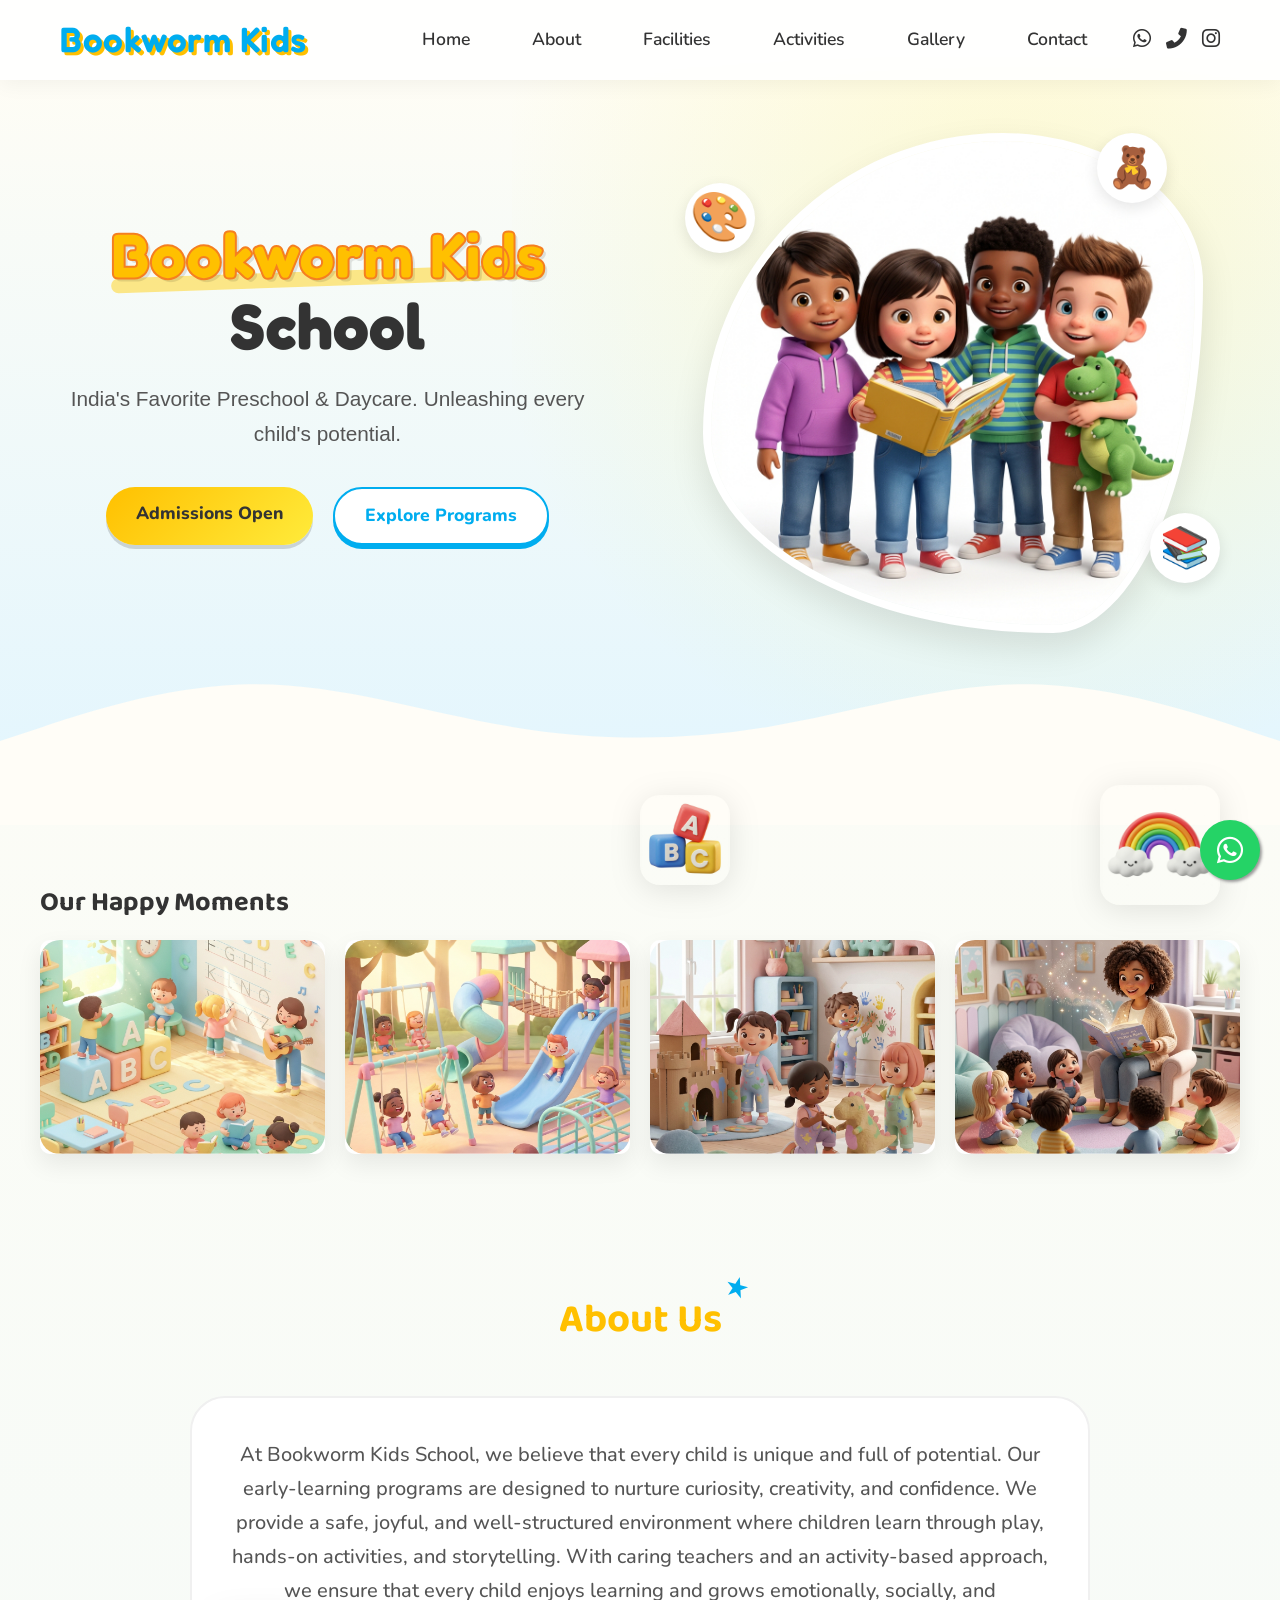
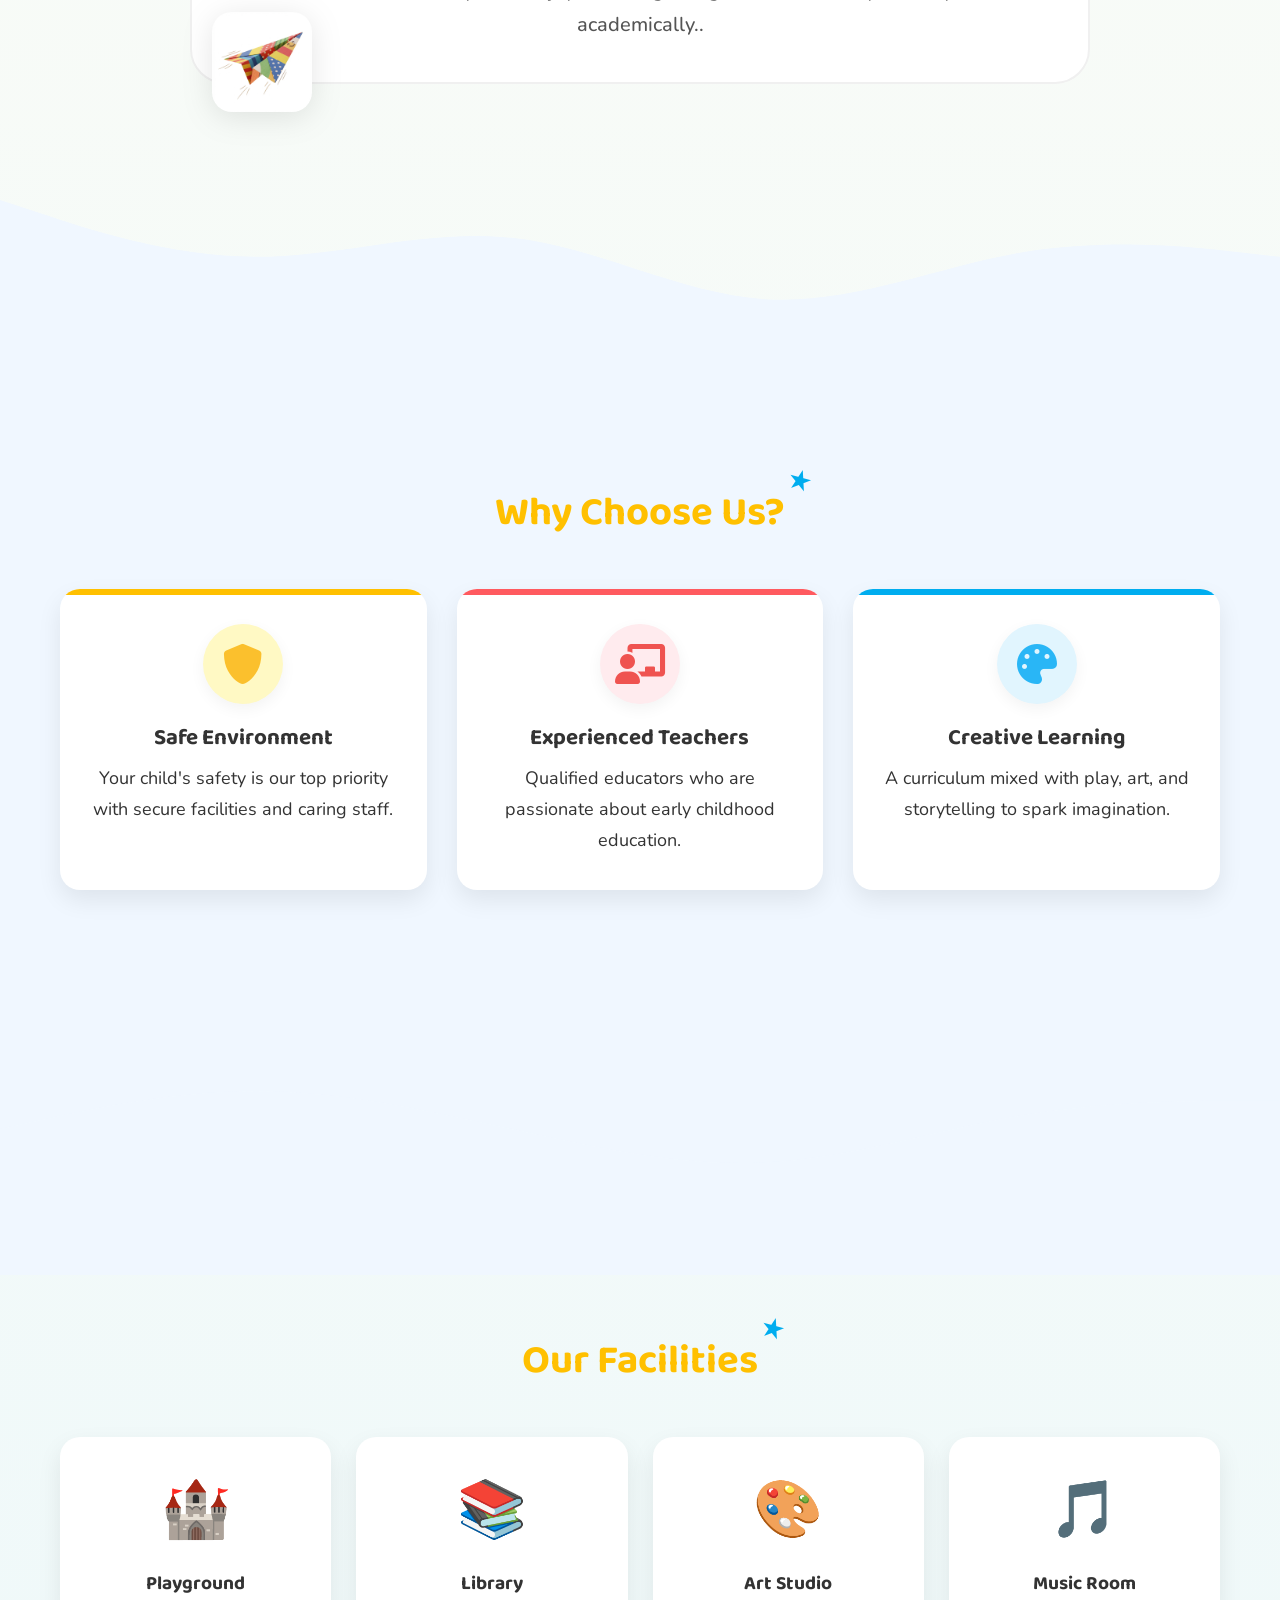
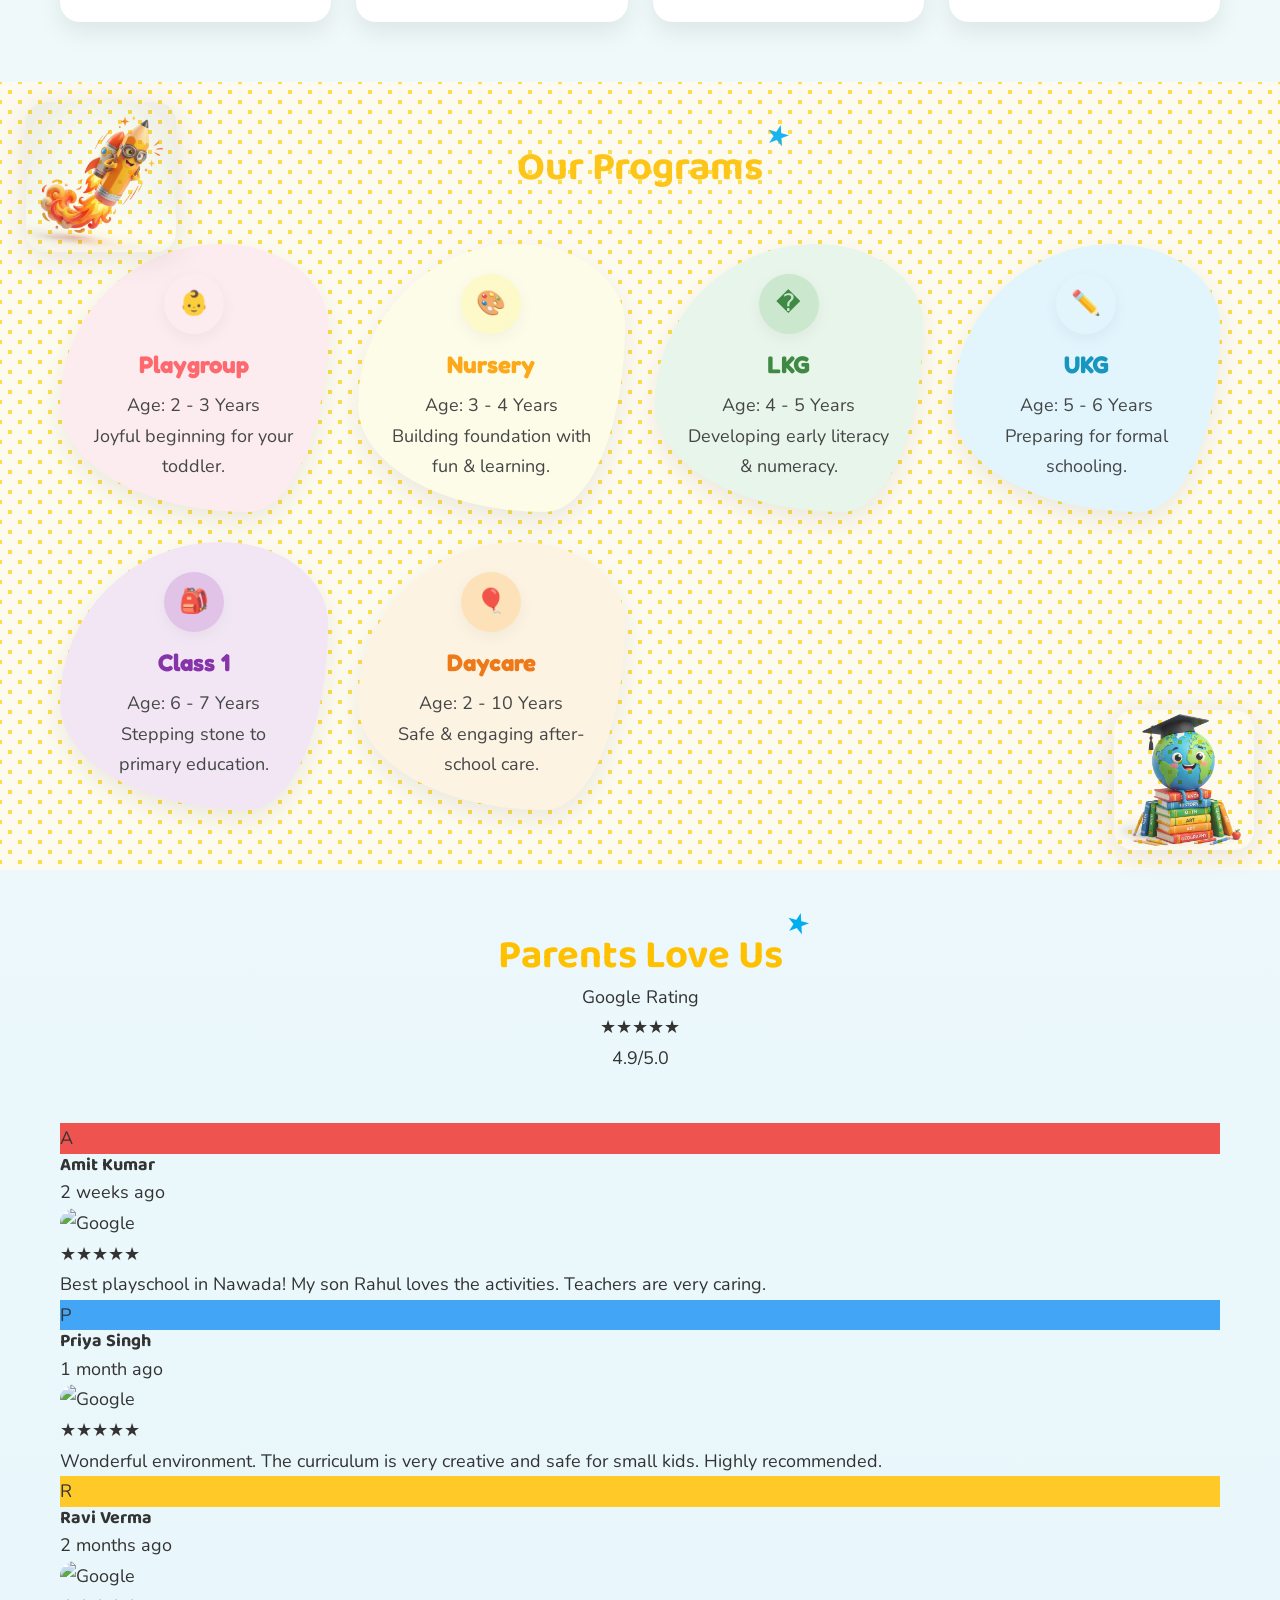
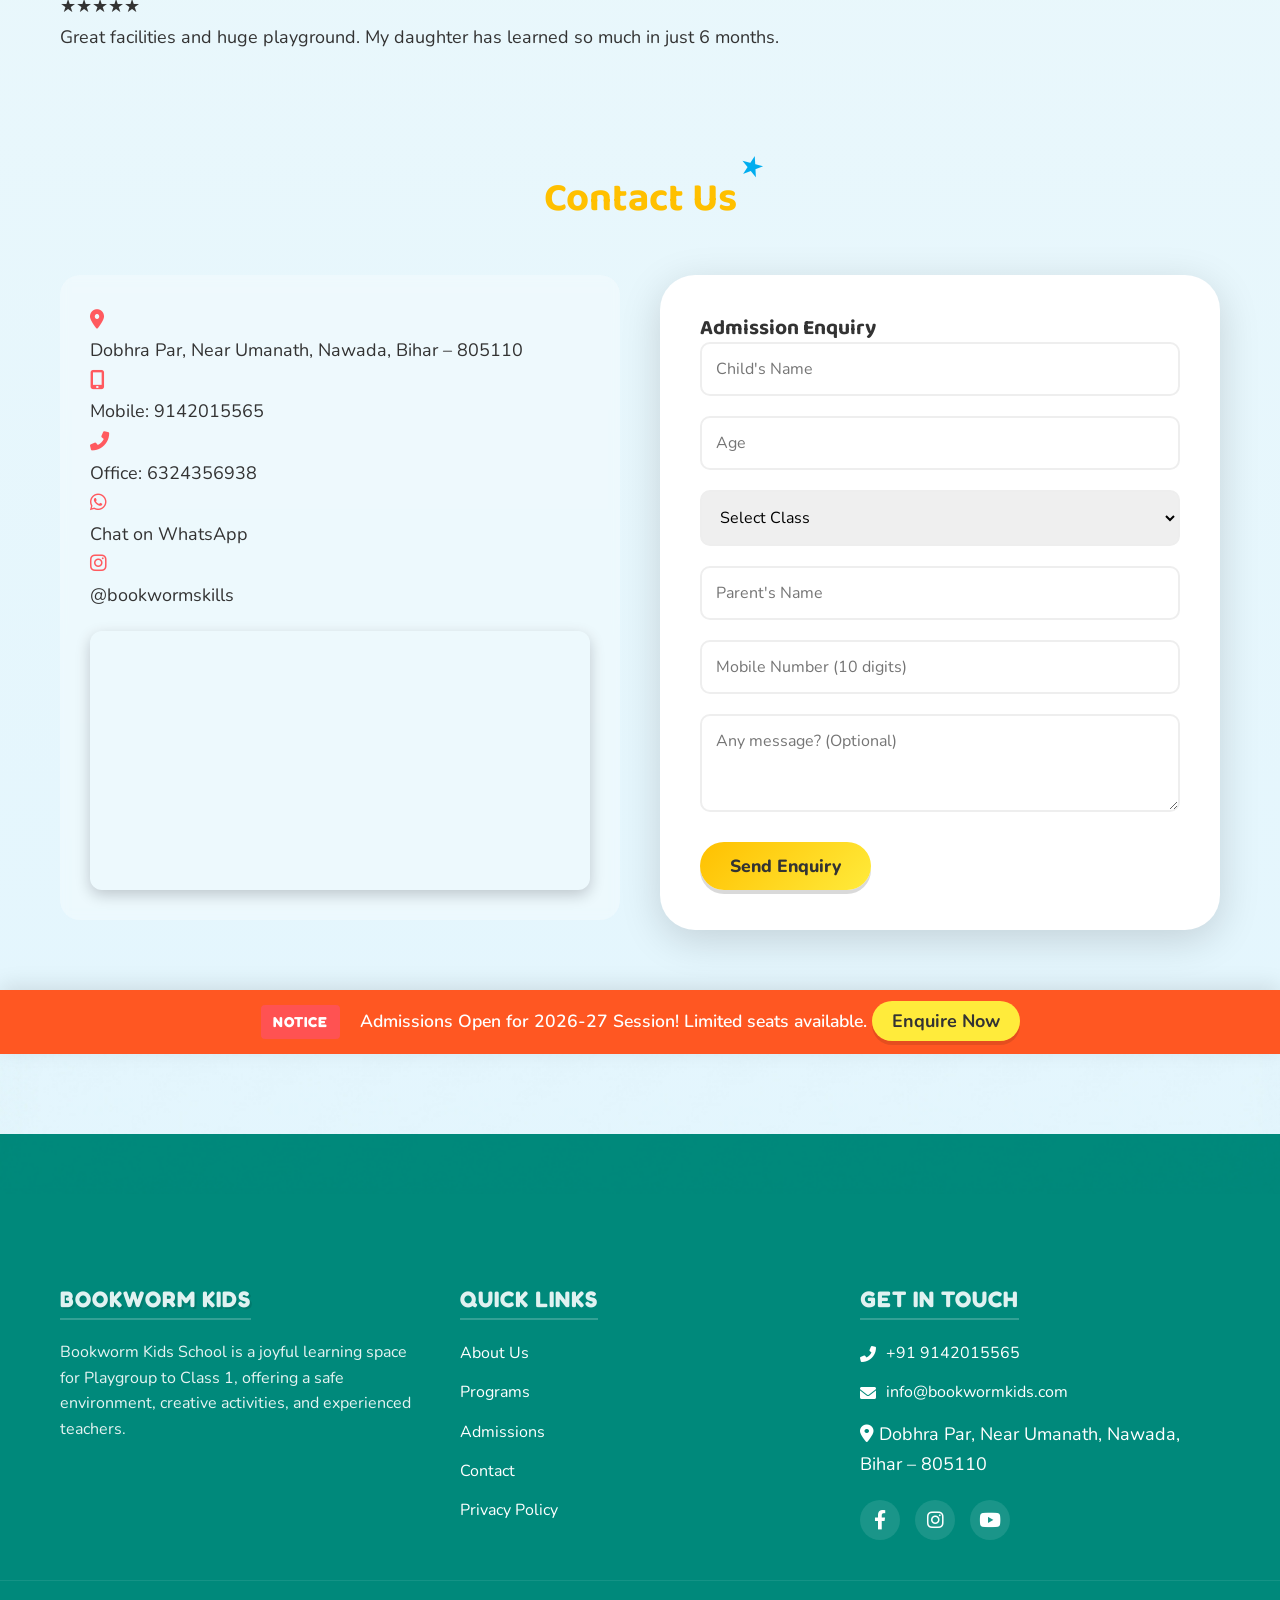
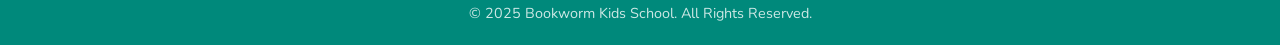
==== commit 17c4a944: "Update print statement from 'Hello' to 'Goodbye'" ====
--- a/index.html
+++ b/index.html
@@ -278,7 +278,64 @@
             <img src="images/clipart_globe_book.png" alt="Globe on Books" class="clipart-img clipart-globe">
         </section>
 
-        <!-- Contact Section (Previously ID gallery was confusing) -->
+        <!-- Google Reviews Section -->
+        <section id="reviews" class="section">
+            <div class="container">
+                <div class="section-header">
+                    <h2>Parents Love Us</h2>
+                    <div class="google-rating">
+                        <span class="g-logo"><span class="blue">G</span><span class="red">o</span><span
+                                class="yellow">o</span><span class="blue">g</span><span class="green">l</span><span
+                                class="red">e</span> Rating</span>
+                        <div class="stars">
+                            ★★★★★
+                        </div>
+                        <span class="score">4.9/5.0</span>
+                    </div>
+                </div>
+                <div class="reviews-grid">
+                    <div class="review-card">
+                        <div class="reviewer-header">
+                            <div class="reviewer-pic" style="background-color: #EF5350;">A</div>
+                            <div class="reviewer-info">
+                                <h4>Amit Kumar</h4>
+                                <span class="review-date">2 weeks ago</span>
+                            </div>
+                            <img src="images/google_icon.png" alt="Google" class="g-icon-small">
+                        </div>
+                        <div class="review-stars">★★★★★</div>
+                        <p>Best playschool in Nawada! My son Rahul loves the activities. Teachers are very caring.</p>
+                    </div>
+                    <div class="review-card">
+                        <div class="reviewer-header">
+                            <div class="reviewer-pic" style="background-color: #42A5F5;">P</div>
+                            <div class="reviewer-info">
+                                <h4>Priya Singh</h4>
+                                <span class="review-date">1 month ago</span>
+                            </div>
+                            <img src="images/google_icon.png" alt="Google" class="g-icon-small">
+                        </div>
+                        <div class="review-stars">★★★★★</div>
+                        <p>Wonderful environment. The curriculum is very creative and safe for small kids. Highly
+                            recommended.</p>
+                    </div>
+                    <div class="review-card">
+                        <div class="reviewer-header">
+                            <div class="reviewer-pic" style="background-color: #FFCA28;">R</div>
+                            <div class="reviewer-info">
+                                <h4>Ravi Verma</h4>
+                                <span class="review-date">2 months ago</span>
+                            </div>
+                            <img src="images/google_icon.png" alt="Google" class="g-icon-small">
+                        </div>
+                        <div class="review-stars">★★★★★</div>
+                        <p>Great facilities and huge playground. My daughter has learned so much in just 6 months.</p>
+                    </div>
+                </div>
+            </div>
+        </section>
+
+        <!-- Contact Section -->
         <section id="contact" class="section bg-primary-light">
             <div class="container">
                 <div class="section-header text-white">
@@ -307,69 +364,66 @@
                             <p><a href="https://www.instagram.com/bookwormskills/" target="_blank"
                                     rel="noopener">@bookwormskills</a></p>
                         </div>
+
+                        <!-- Map Embed -->
+                        <div class="map-wrapper"
+                            style="margin-top: 20px; border-radius: 12px; overflow: hidden; box-shadow: 0 5px 15px rgba(0,0,0,0.2);">
+                            <iframe
+                                src="https://maps.google.com/maps?q=Bookworm+Library,+Nawada,+Bihar&t=&z=15&ie=UTF8&iwloc=&output=embed"
+                                width="100%" height="250" frameborder="0" style="border:0;" allowfullscreen=""
+                                aria-hidden="false" tabindex="0">
+                            </iframe>
+                        </div>
                     </div>
 
                     <!-- Admission Form -->
                     <div class="contact-form-card">
                         <h3>Admission Enquiry</h3>
-                      <form id="enquiryFormWA">
-    <div class="form-group">
-        <input id="childName" type="text" placeholder="Child's Name" required>
-    </div>
-
-    <div class="form-group">
-        <input id="age" type="number" placeholder="Age" required>
-    </div>
-
-    <div class="form-group">
-        <select id="classSelect" required>
-            <option value="">Select Class</option>
-            <option value="Playgroup">Playgroup</option>
-            <option value="Nursery">Nursery</option>
-            <option value="LKG">LKG</option>
-            <option value="UKG">UKG</option>
-            <option value="Class 1">Class 1</option>
-        </select>
-    </div>
-
-    <div class="form-group">
-        <input id="parentName" type="text" placeholder="Parent's Name" required>
-    </div>
-
-    <div class="form-group">
-        <input id="mobile" type="tel" placeholder="Mobile Number" required>
-    </div>
-
-    <div class="form-group">
-        <textarea id="message" placeholder="Any message (Optional)"></textarea>
-    </div>
-
-    <button type="button" class="btn btn-primary" id="sendWA">Send Enquiry</button>
-</form>
-
-<script>
-document.getElementById("sendWA").onclick = function () {
-    let child = document.getElementById("childName").value;
-    let age = document.getElementById("age").value;
-    let cls = document.getElementById("classSelect").value;
-    let parent = document.getElementById("parentName").value;
-    let mobile = document.getElementById("mobile").value;
-    let msg = document.getElementById("message").value;
-
-    let text =
-      "New Admission Enquiry:%0A%0A" +
-      "Child: " + child + "%0A" +
-      "Age: " + age + "%0A" +
-      "Class: " + cls + "%0A" +
-      "Parent: " + parent + "%0A" +
-      "Mobile: " + mobile + "%0A" +
-      "Message: " + msg;
-
-    let url = "https://wa.me/919142015565?text=" + text;
-    window.open(url, "_blank");
-};
-</script>
-
+                        <form id="admissionForm">
+                            <div class="form-group">
+                                <label for="childName" class="sr-only">Child's Name</label>
+                                <input type="text" id="childName" name="childName" placeholder="Child's Name" required>
+                                <span class="error-msg">Please enter child's name</span>
+                            </div>
+                            <div class="form-row">
+                                <div class="form-group">
+                                    <label for="childAge" class="sr-only">Age</label>
+                                    <input type="number" id="childAge" name="childAge" placeholder="Age" min="1"
+                                        max="10" required>
+                                    <span class="error-msg">Please enter valid age</span>
+                                </div>
+                                <div class="form-group">
+                                    <label for="classApplying" class="sr-only">Class</label>
+                                    <select id="classApplying" name="classApplying" required>
+                                        <option value="" disabled selected>Select Class</option>
+                                        <option value="Playgroup">Playgroup</option>
+                                        <option value="Nursery">Nursery</option>
+                                        <option value="LKG">LKG</option>
+                                        <option value="UKG">UKG</option>
+                                        <option value="Class 1">Class 1</option>
+                                    </select>
+                                    <span class="error-msg">Please select a class</span>
+                                </div>
+                            </div>
+                            <div class="form-group">
+                                <label for="parentName" class="sr-only">Parent's Name</label>
+                                <input type="text" id="parentName" name="parentName" placeholder="Parent's Name"
+                                    required>
+                                <span class="error-msg">Please enter parent's name</span>
+                            </div>
+                            <div class="form-group">
+                                <label for="mobileNumber" class="sr-only">Mobile Number</label>
+                                <input type="tel" id="mobileNumber" name="mobileNumber"
+                                    placeholder="Mobile Number (10 digits)" pattern="[0-9]{10}" required>
+                                <span class="error-msg">Please enter valid 10-digit number</span>
+                            </div>
+                            <div class="form-group">
+                                <label for="message" class="sr-only">Message</label>
+                                <textarea id="message" name="message" rows="3"
+                                    placeholder="Any message? (Optional)"></textarea>
+                            </div>
+                            <button type="submit" class="btn btn-primary btn-block">Send Enquiry</button>
+                            <p id="formStatus" class="form-status" aria-live="polite" tabindex="-1"></p>
                         </form>
                     </div>
                 </div>
@@ -469,5 +523,4 @@
         crossorigin="anonymous" referrerpolicy="no-referrer" />
 </body>
 
-
 </html>
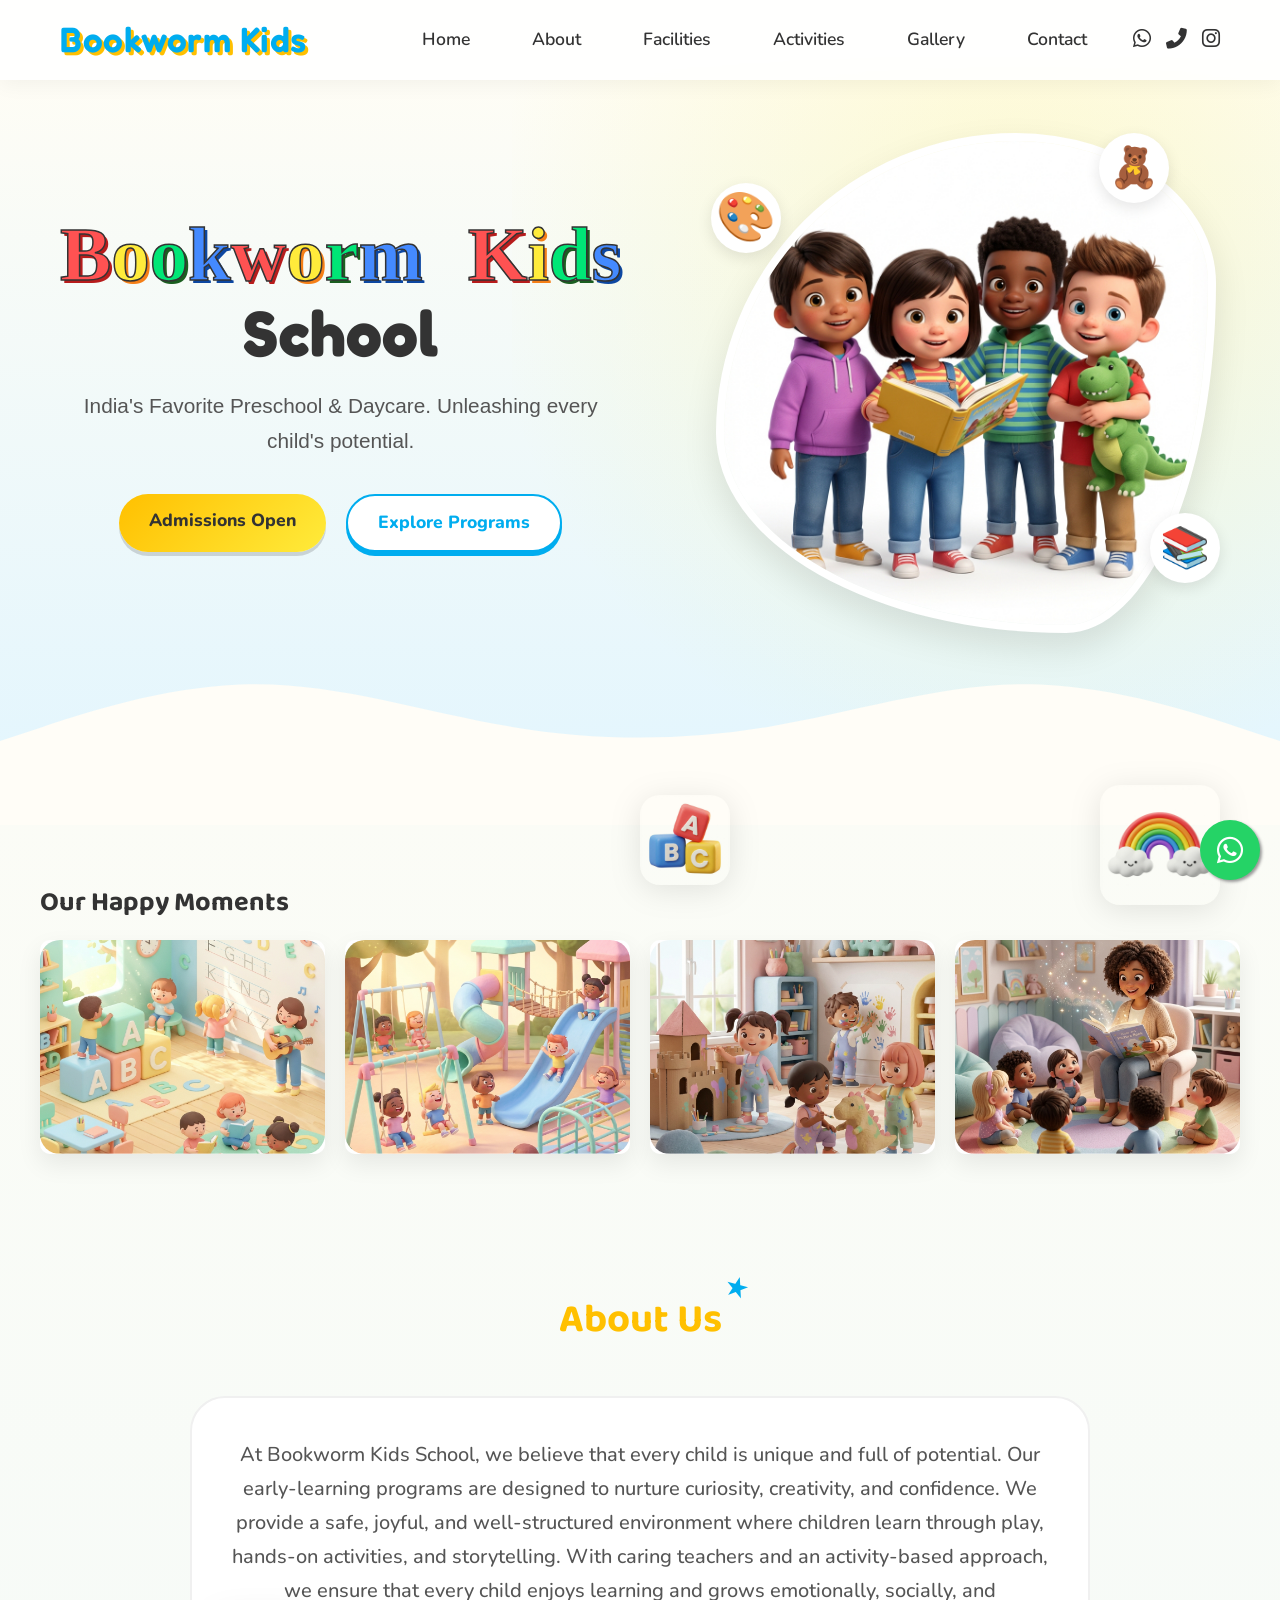
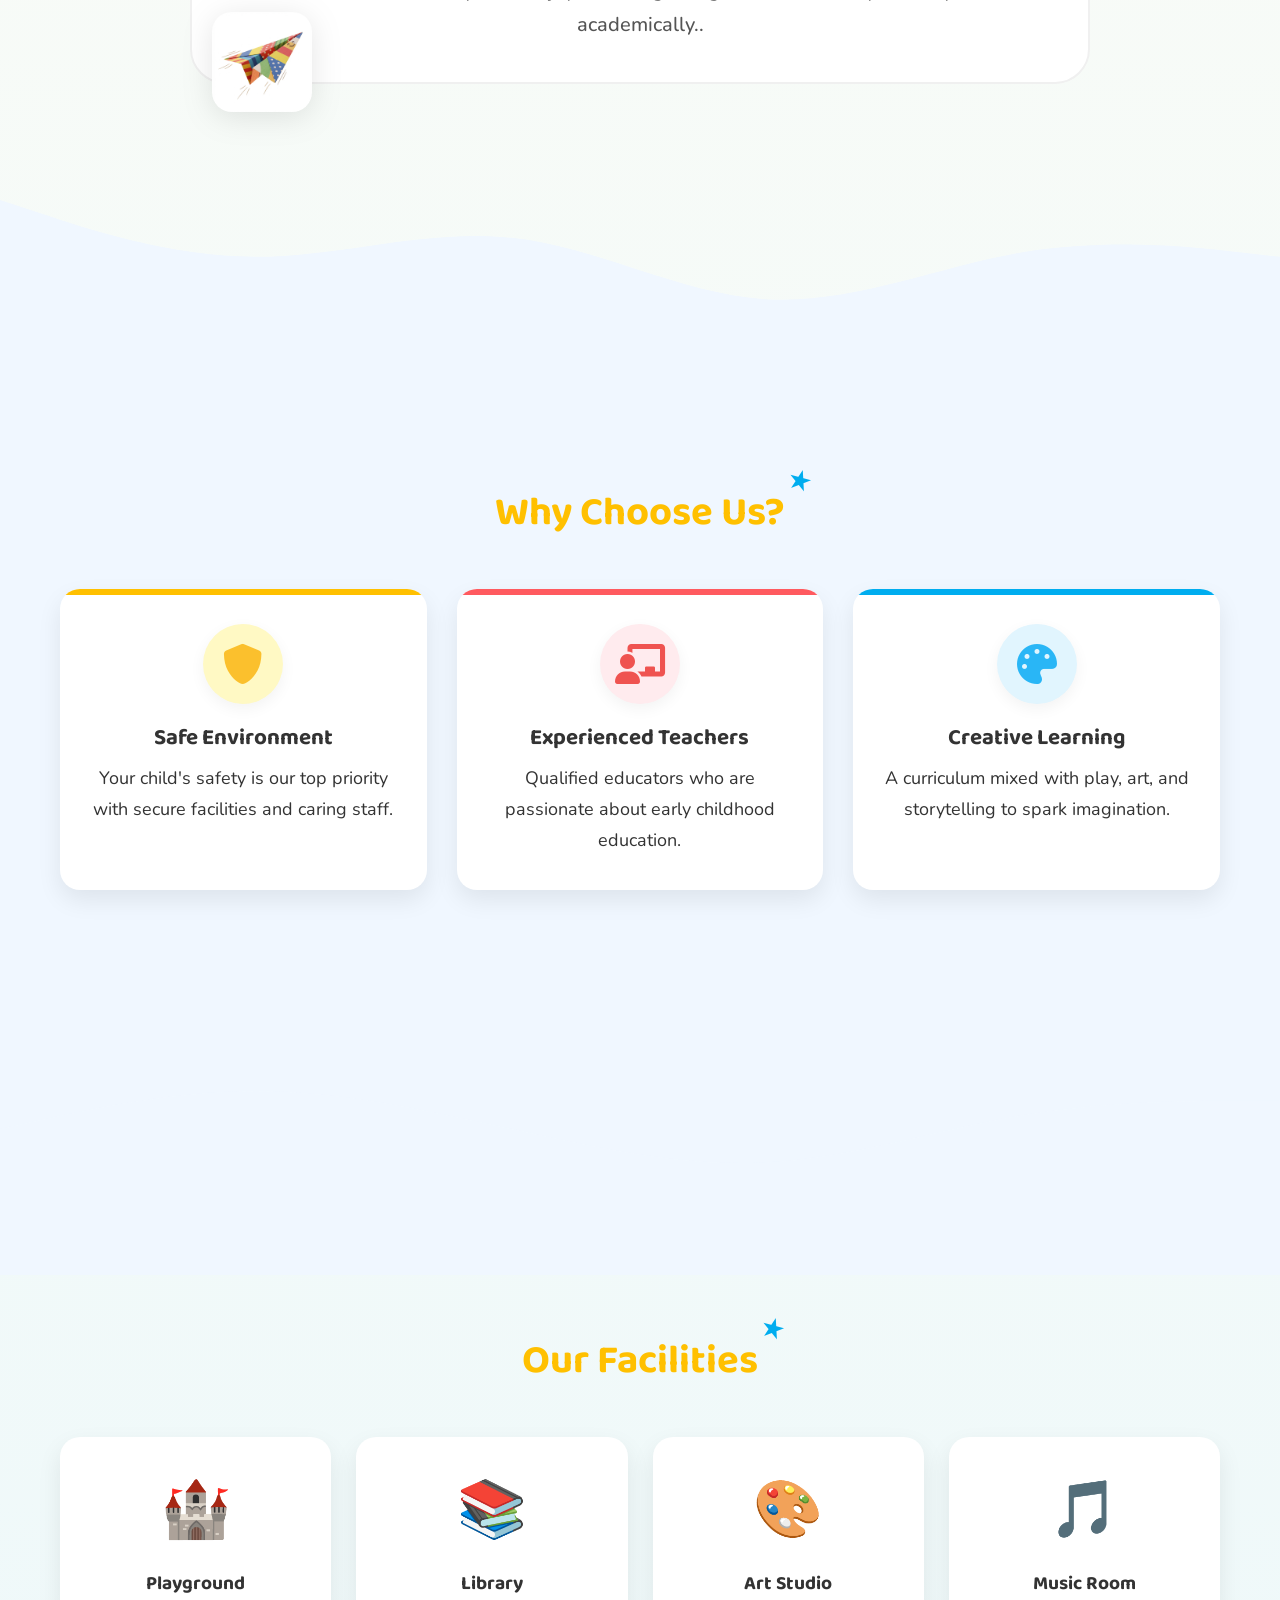
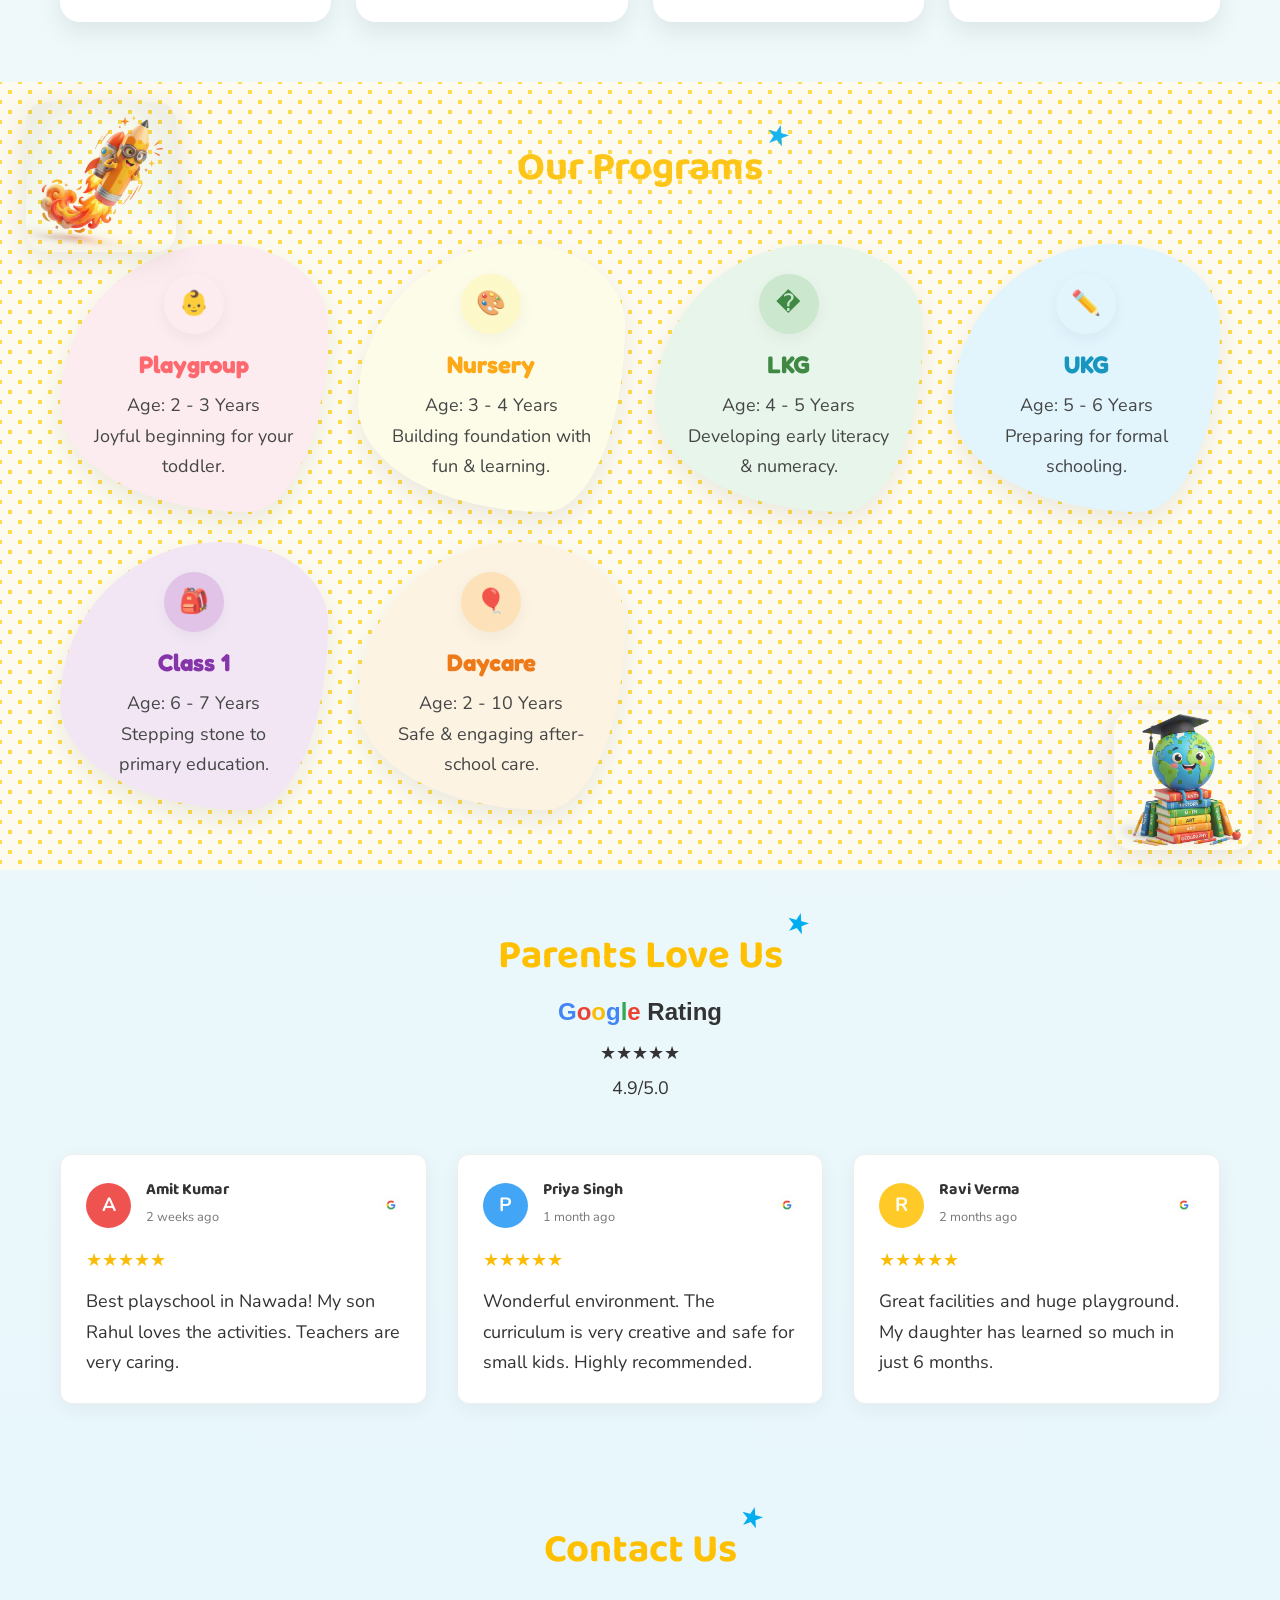
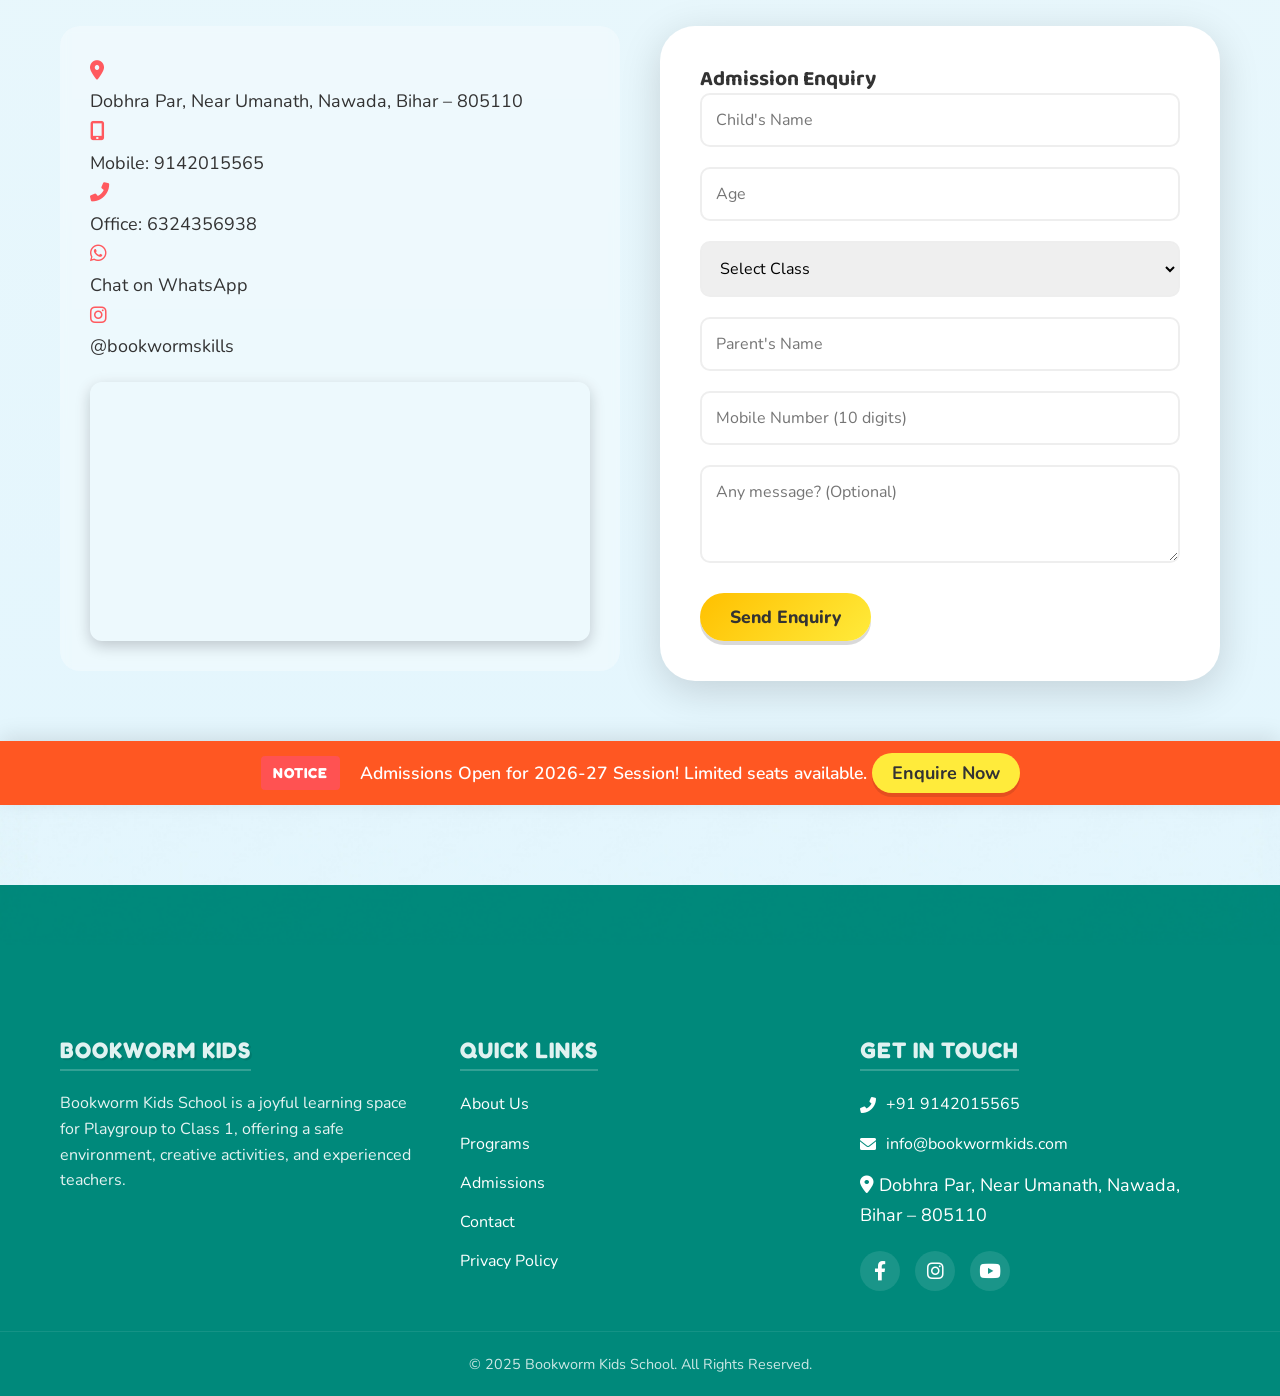
==== commit 8184e2ea: "Add files via upload" ====
--- a/index.html
+++ b/index.html
@@ -66,7 +66,17 @@
             <div class="hero-bg-shape"></div>
             <div class="container hero-content">
                 <div class="hero-text">
-                    <h1><span class="highlight">Bookworm Kids</span> School</h1>
+                    <h1>
+                        <div class="bouncy-wrapper">
+                            <span style="--i:1">B</span><span style="--i:2">o</span><span style="--i:3">o</span><span
+                                style="--i:4">k</span><span style="--i:5">w</span><span style="--i:6">o</span><span
+                                style="--i:7">r</span><span style="--i:8">m</span>
+                            &nbsp;
+                            <span style="--i:9">K</span><span style="--i:10">i</span><span style="--i:11">d</span><span
+                                style="--i:12">s</span>
+                        </div>
+                        School
+                    </h1>
                     <p>India's Favorite Preschool & Daycare. Unleashing every child's potential.</p>
                     <div class="hero-cta-group">
                         <a href="#contact" class="btn btn-primary">Admissions Open</a>
@@ -523,4 +533,4 @@
         crossorigin="anonymous" referrerpolicy="no-referrer" />
 </body>
 
-</html>
+</html>
--- a/css/styles.css
+++ b/css/styles.css
@@ -508,27 +508,77 @@
     font-family: 'Fredoka', sans-serif;
 }
 
+/* Animated Bouncy Text */
+.bouncy-wrapper {
+    display: inline-block;
+    white-space: nowrap;
+}
+
+.bouncy-wrapper span {
+    display: inline-block;
+    font-family: 'Bubblegum Sans', cursive;
+    font-size: 1.2em;
+    /* Bigger than normal text */
+    font-weight: bold;
+    -webkit-text-stroke: 1.5px #333;
+    /* Cartoon outline */
+    position: relative;
+
+    /* Animation definition */
+    animation: jump-anim 2s infinite ease-in-out;
+    animation-delay: calc(0.1s * var(--i));
+    /* Staggered wave effect */
+}
+
+/* Colorful Letters Pattern */
+.bouncy-wrapper span:nth-child(4n+1) {
+    color: #FF5252;
+    text-shadow: 3px 3px 0 #b71c1c;
+}
+
+/* Red */
+.bouncy-wrapper span:nth-child(4n+2) {
+    color: #FFEB3B;
+    text-shadow: 3px 3px 0 #F57F17;
+}
+
+/* Yellow */
+.bouncy-wrapper span:nth-child(4n+3) {
+    color: #00E676;
+    text-shadow: 3px 3px 0 #1B5E20;
+}
+
+/* Green */
+.bouncy-wrapper span:nth-child(4n+4) {
+    color: #448AFF;
+    text-shadow: 3px 3px 0 #0D47A1;
+}
+
+/* Blue */
+
+@keyframes jump-anim {
+
+    0%,
+    100% {
+        transform: translateY(0);
+    }
+
+    20% {
+        transform: translateY(-15px) rotate(-5deg) scale(1.1);
+    }
+
+    40% {
+        transform: translateY(0) rotate(0deg) scale(1);
+    }
+}
+
+/* Hide old styles if any remain */
 .hero-text h1 .highlight {
-    color: var(--primary-color);
-    position: relative;
-    display: inline-block;
-    z-index: 1;
-    -webkit-text-stroke: 2px #F57F20;
-    /* Orange Outline for contrast */
-    text-shadow: 3px 3px 0px rgba(0, 0, 0, 0.1);
+    display: none;
 }
 
 .hero-text h1 .highlight::after {
-    content: '';
-    position: absolute;
-    width: 100%;
-    height: 15px;
-    bottom: 5px;
-    left: 0;
-    background-color: rgba(255, 217, 61, 0.6);
-    z-index: -1;
-    border-radius: 10px;
-    transform: rotate(-2deg);
+    display: none;
 }
 
 .hero-text p {
@@ -1455,6 +1505,99 @@
     }
 }
 
+/* Reviews Section Styles */
+.google-rating {
+    display: flex;
+    flex-direction: column;
+    align-items: center;
+    gap: 5px;
+    margin-top: 10px;
+}
+
+.g-logo {
+    font-family: 'Product Sans', 'Arial', sans-serif;
+    font-size: 1.5rem;
+    font-weight: bold;
+}
+
+.g-logo .blue {
+    color: #4285F4;
+}
+
+.g-logo .red {
+    color: #EA4335;
+}
+
+.g-logo .yellow {
+    color: #FBBC05;
+}
+
+.g-logo .green {
+    color: #34A853;
+}
+
+.reviews-grid {
+    display: grid;
+    grid-template-columns: repeat(auto-fit, minmax(300px, 1fr));
+    gap: 30px;
+    margin-top: 40px;
+}
+
+.review-card {
+    background: #fff;
+    padding: 25px;
+    border-radius: 12px;
+    box-shadow: 0 5px 20px rgba(0, 0, 0, 0.05);
+    border: 1px solid #eee;
+    transition: transform 0.3s ease;
+}
+
+.review-card:hover {
+    transform: translateY(-5px);
+    box-shadow: 0 10px 25px rgba(0, 0, 0, 0.1);
+}
+
+.reviewer-header {
+    display: flex;
+    align-items: center;
+    gap: 15px;
+    margin-bottom: 15px;
+}
+
+.reviewer-pic {
+    width: 45px;
+    height: 45px;
+    border-radius: 50%;
+    color: #fff;
+    display: flex;
+    align-items: center;
+    justify-content: center;
+    font-weight: bold;
+    font-size: 1.2rem;
+}
+
+.reviewer-info h4 {
+    font-size: 1rem;
+    margin: 0;
+    color: #333;
+}
+
+.review-date {
+    font-size: 0.8rem;
+    color: #777;
+}
+
+.g-icon-small {
+    width: 20px;
+    margin-left: auto;
+}
+
+.review-stars {
+    color: #FBBC05;
+    margin-bottom: 10px;
+    font-size: 1.1rem;
+}
+
 .gallery-item img {
     width: 100%;
     aspect-ratio: 4/3;
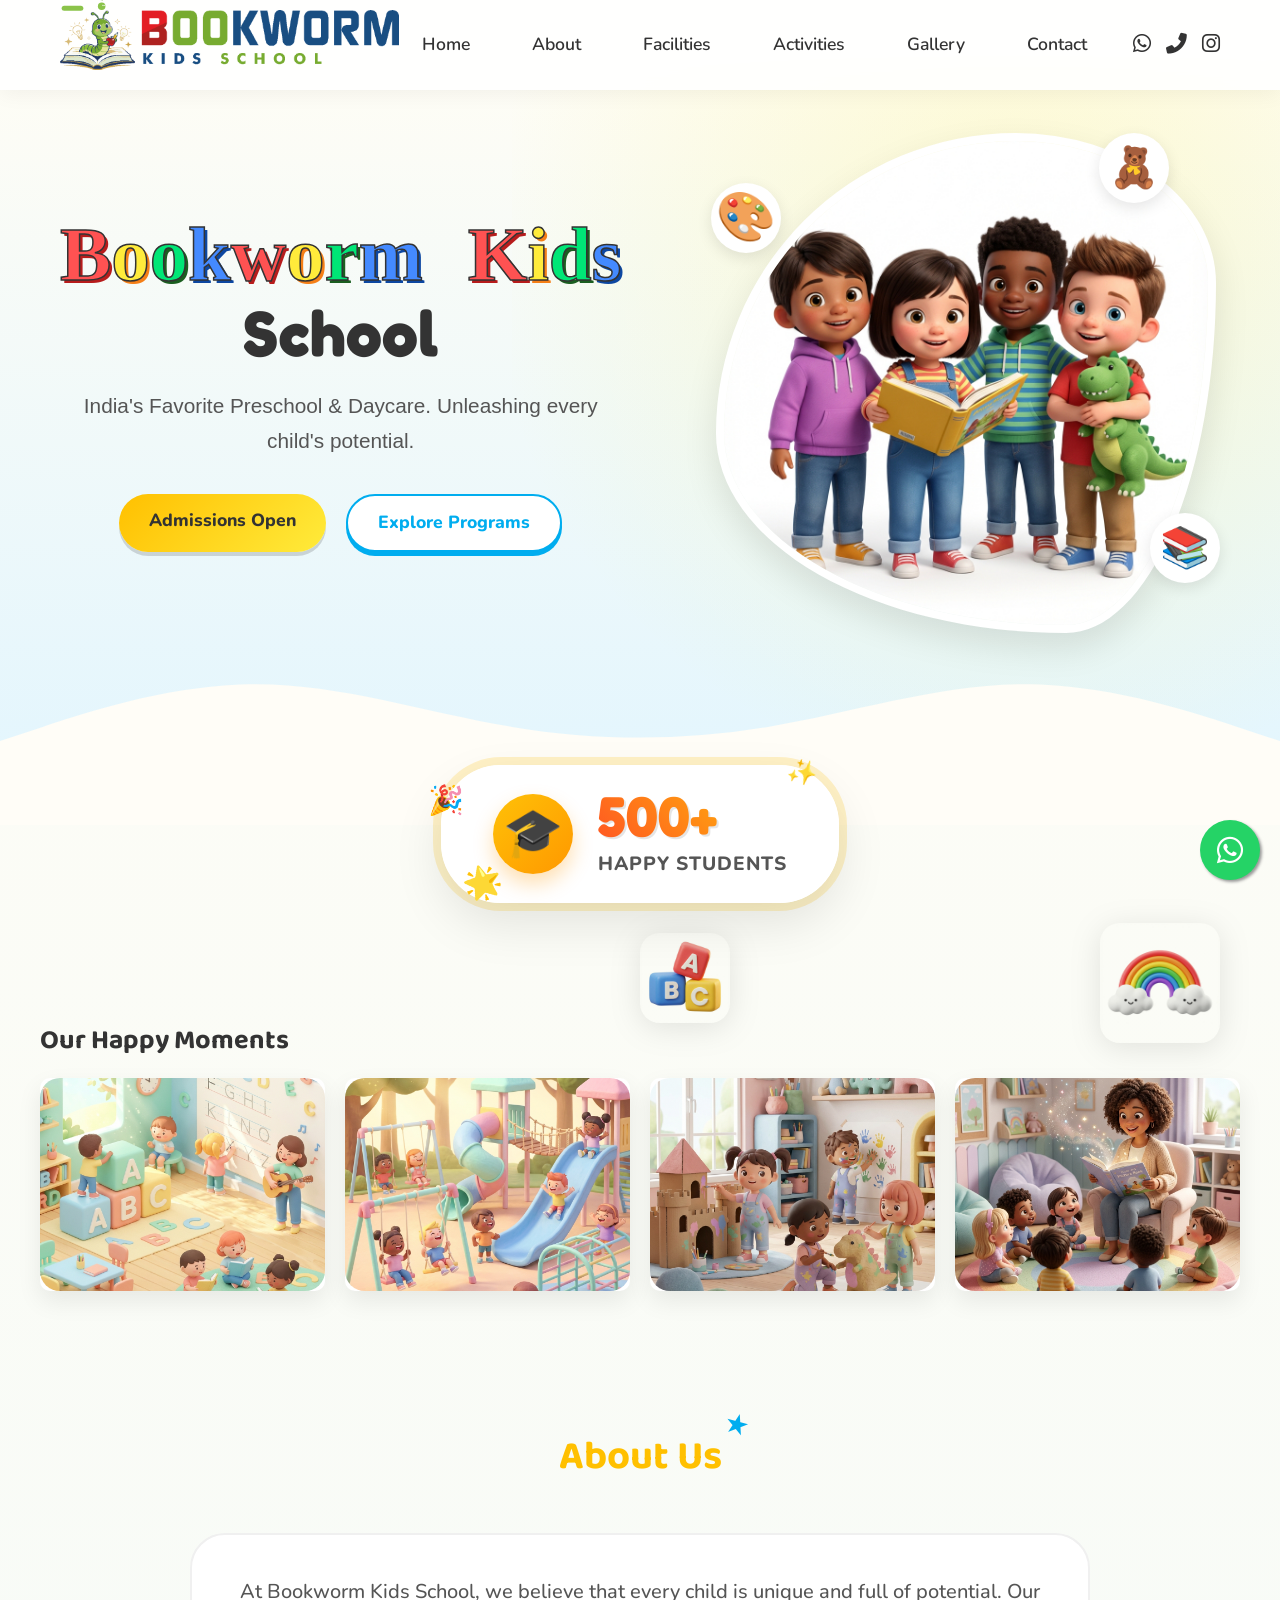
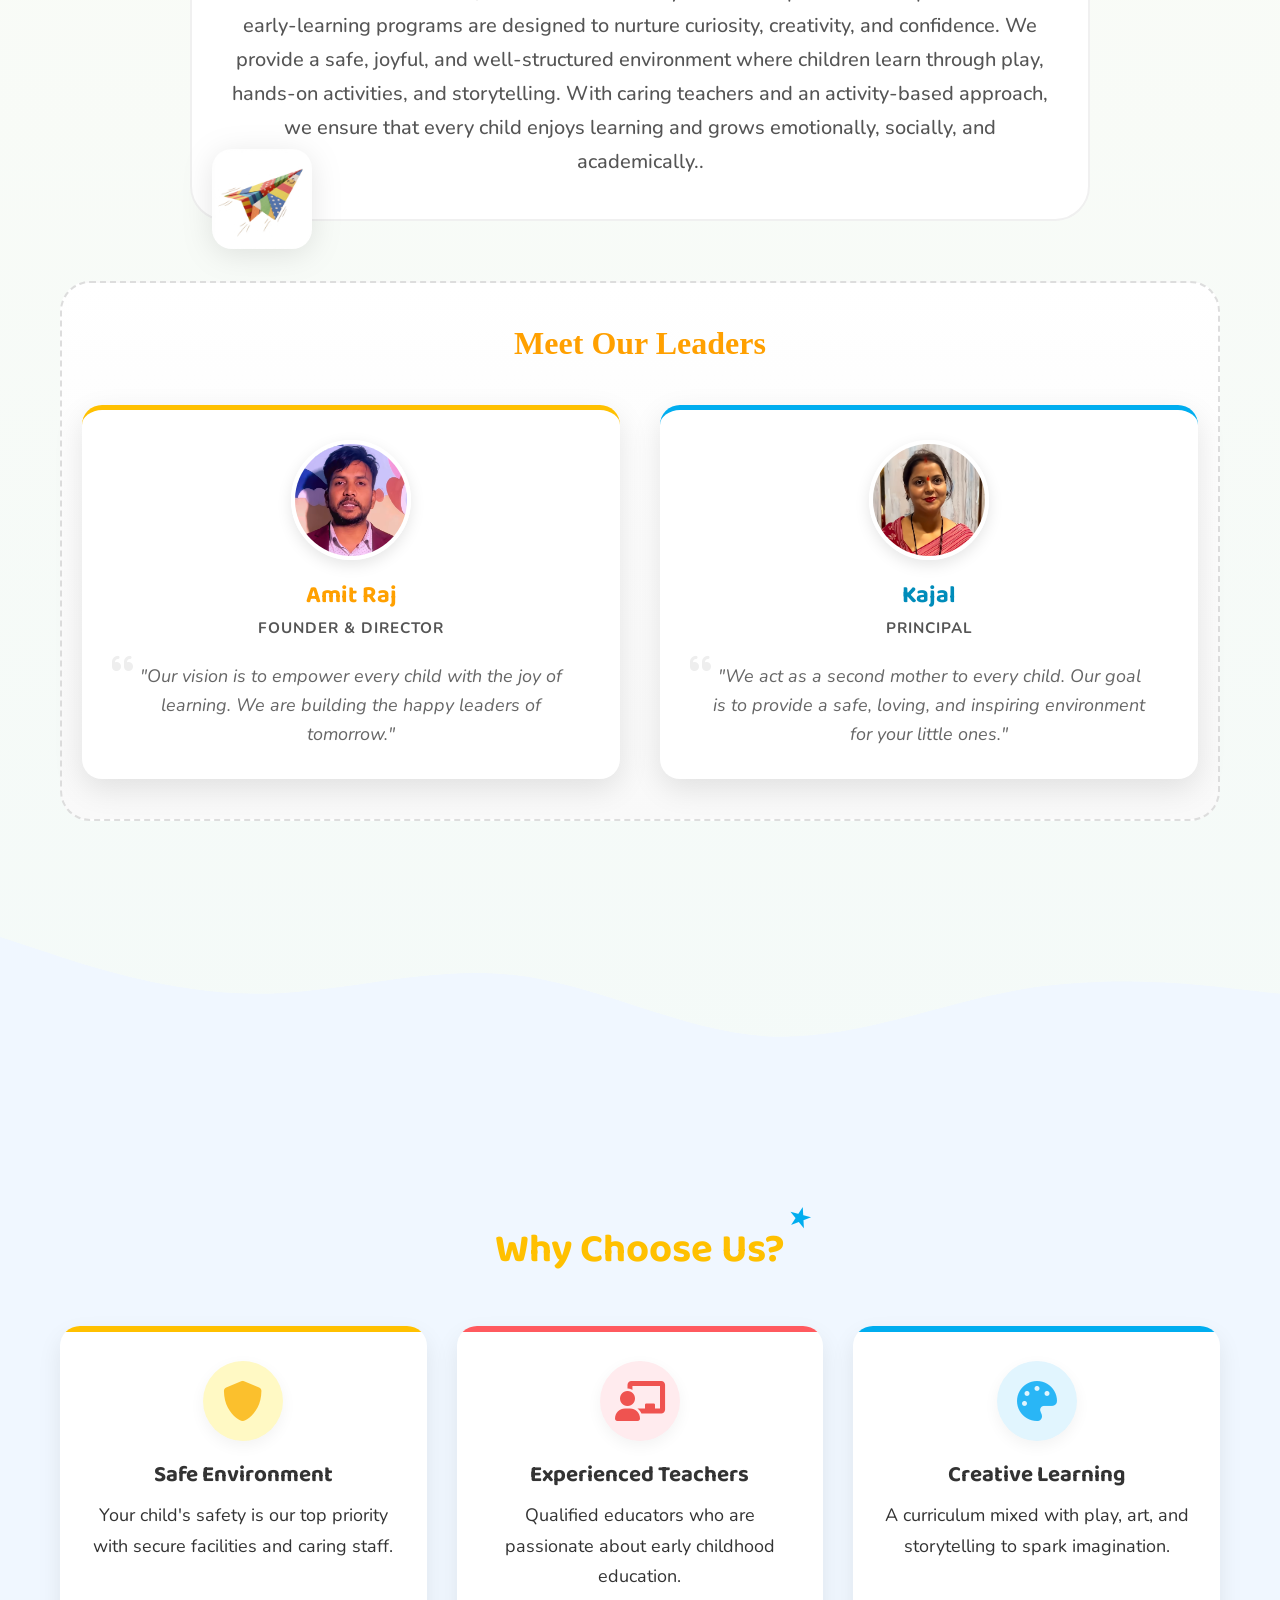
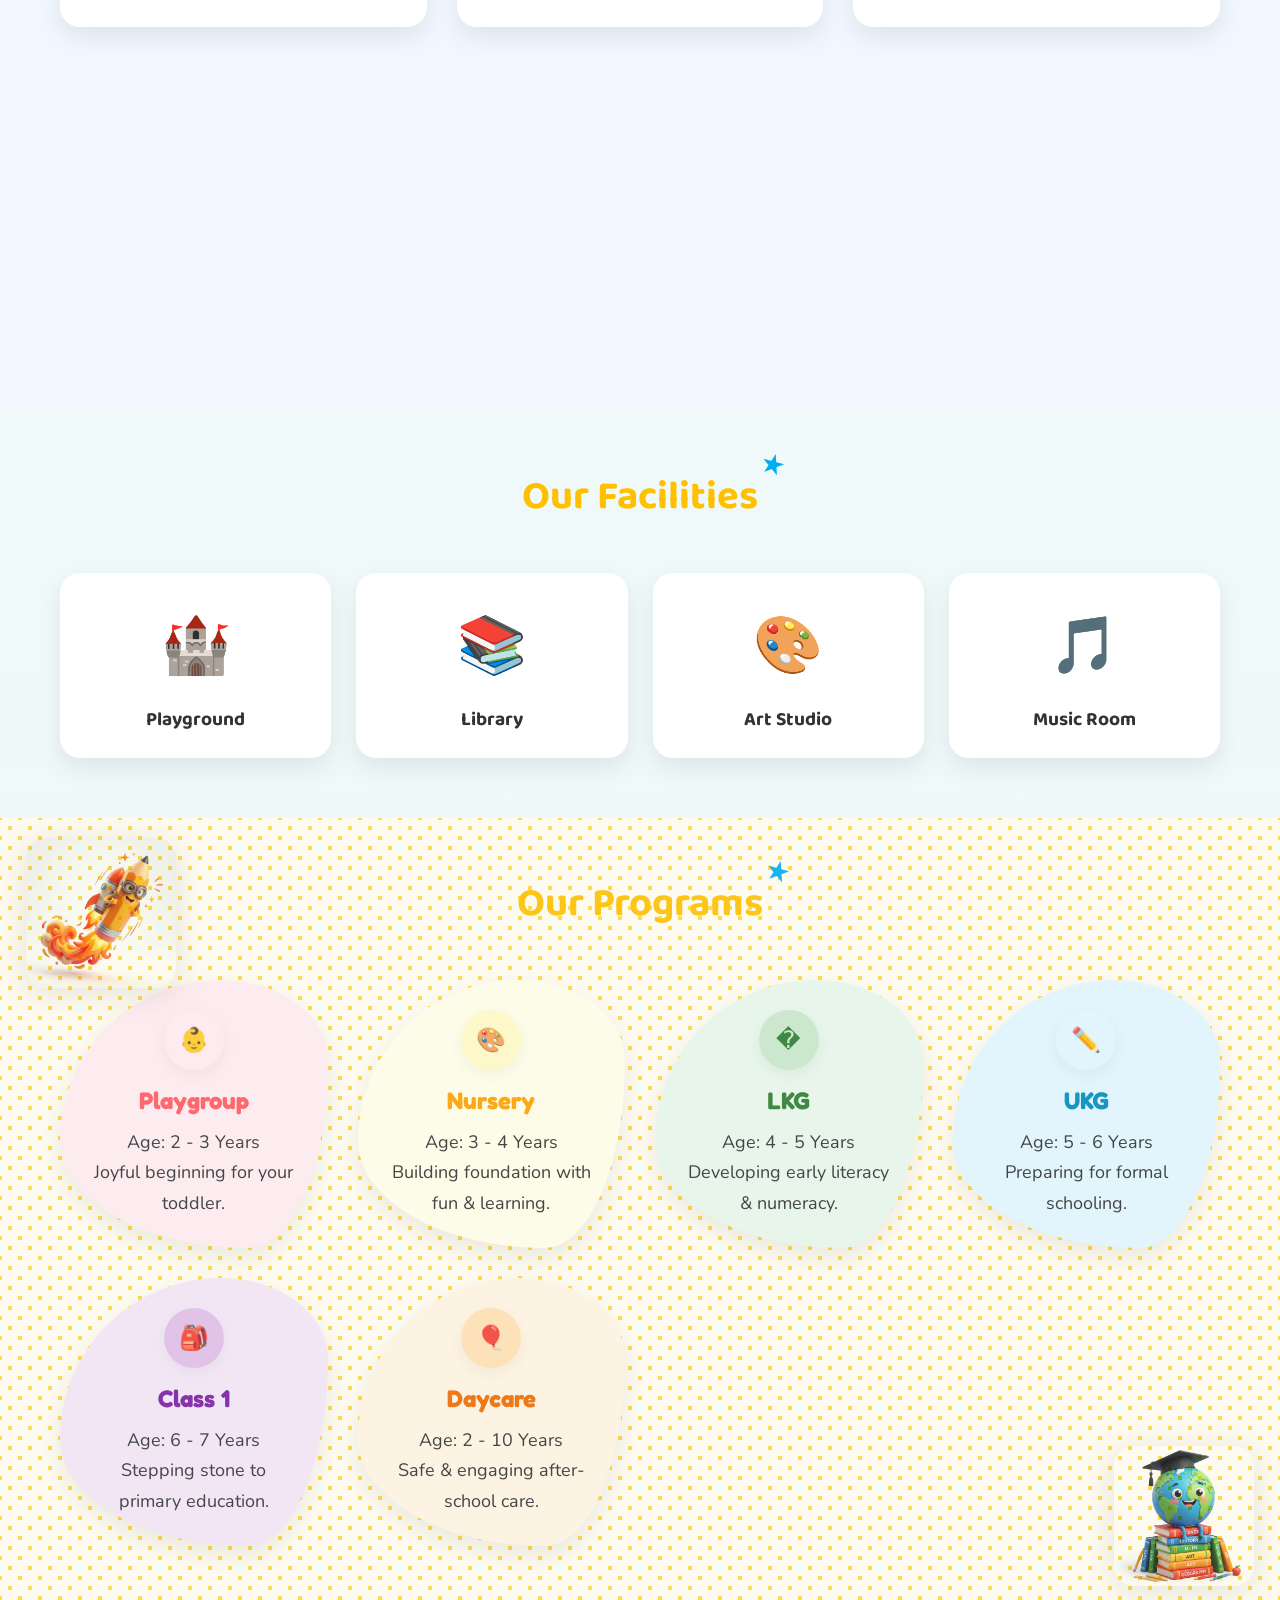
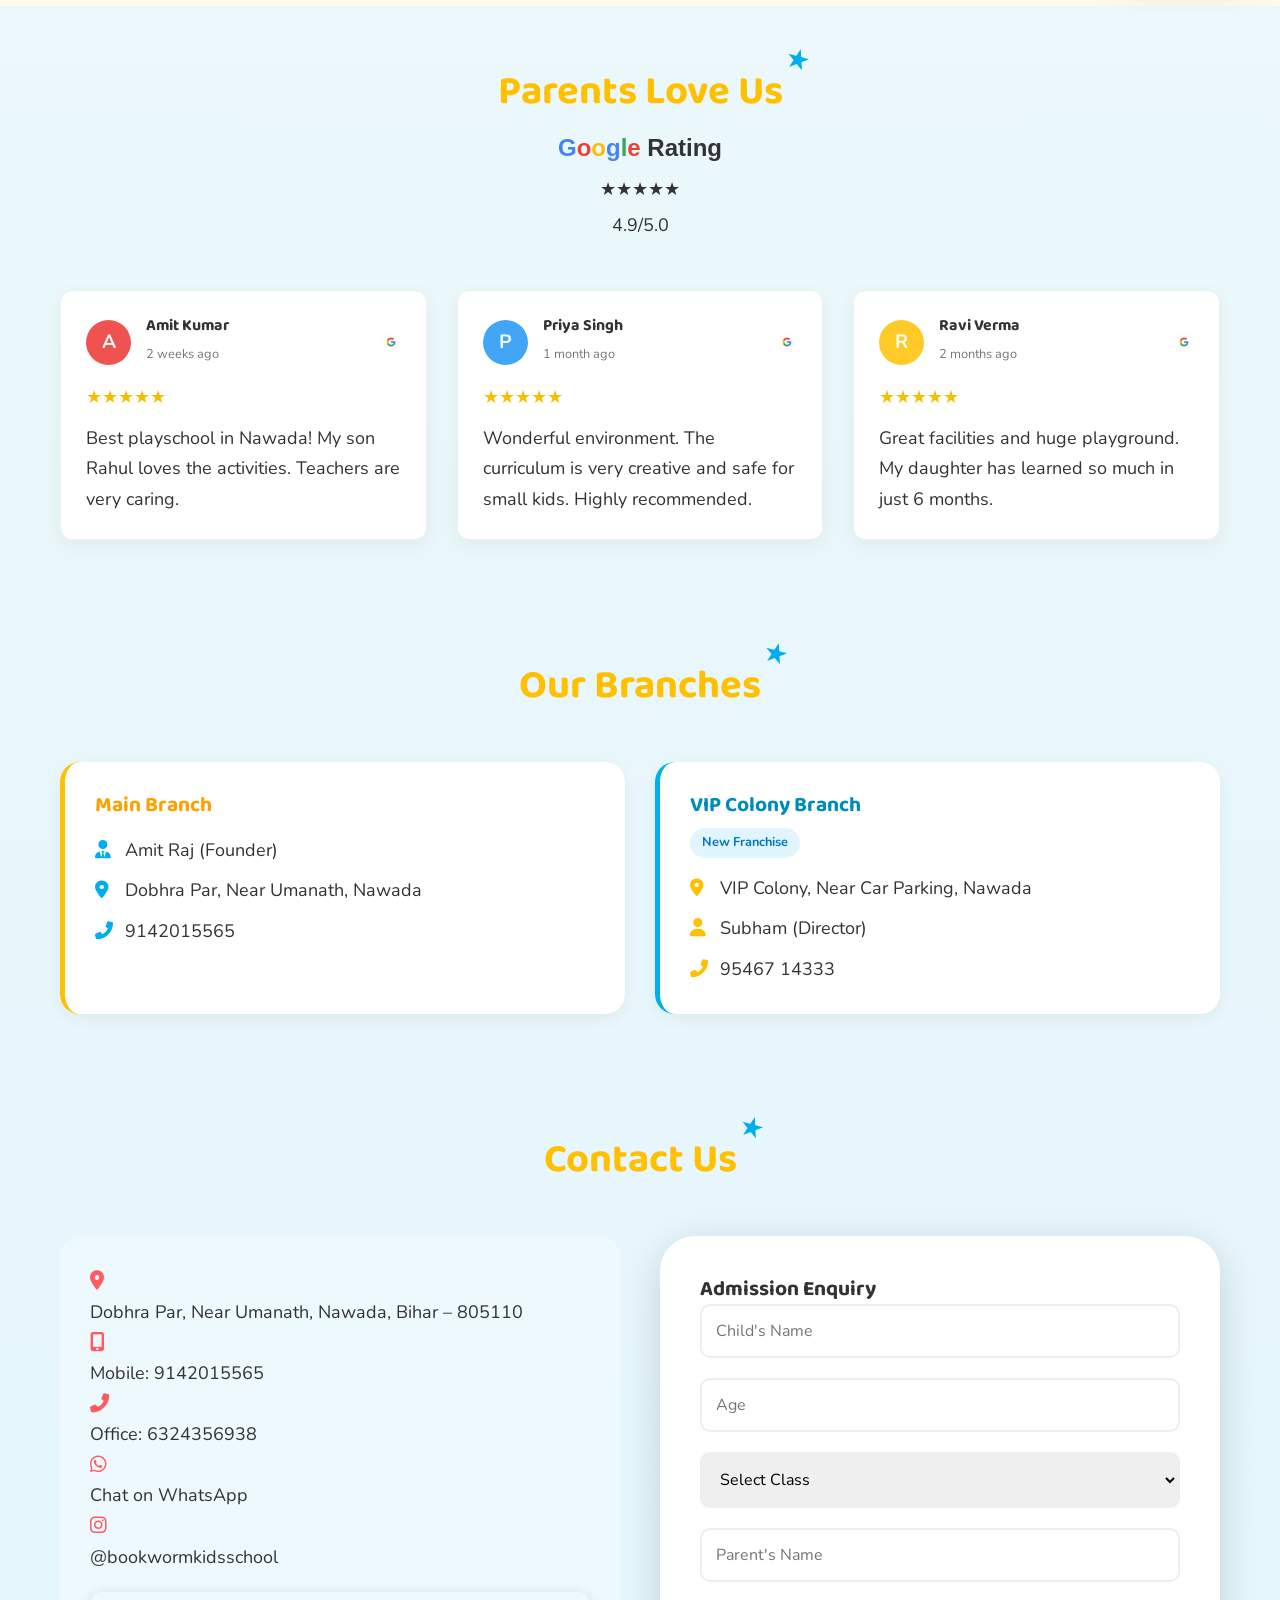
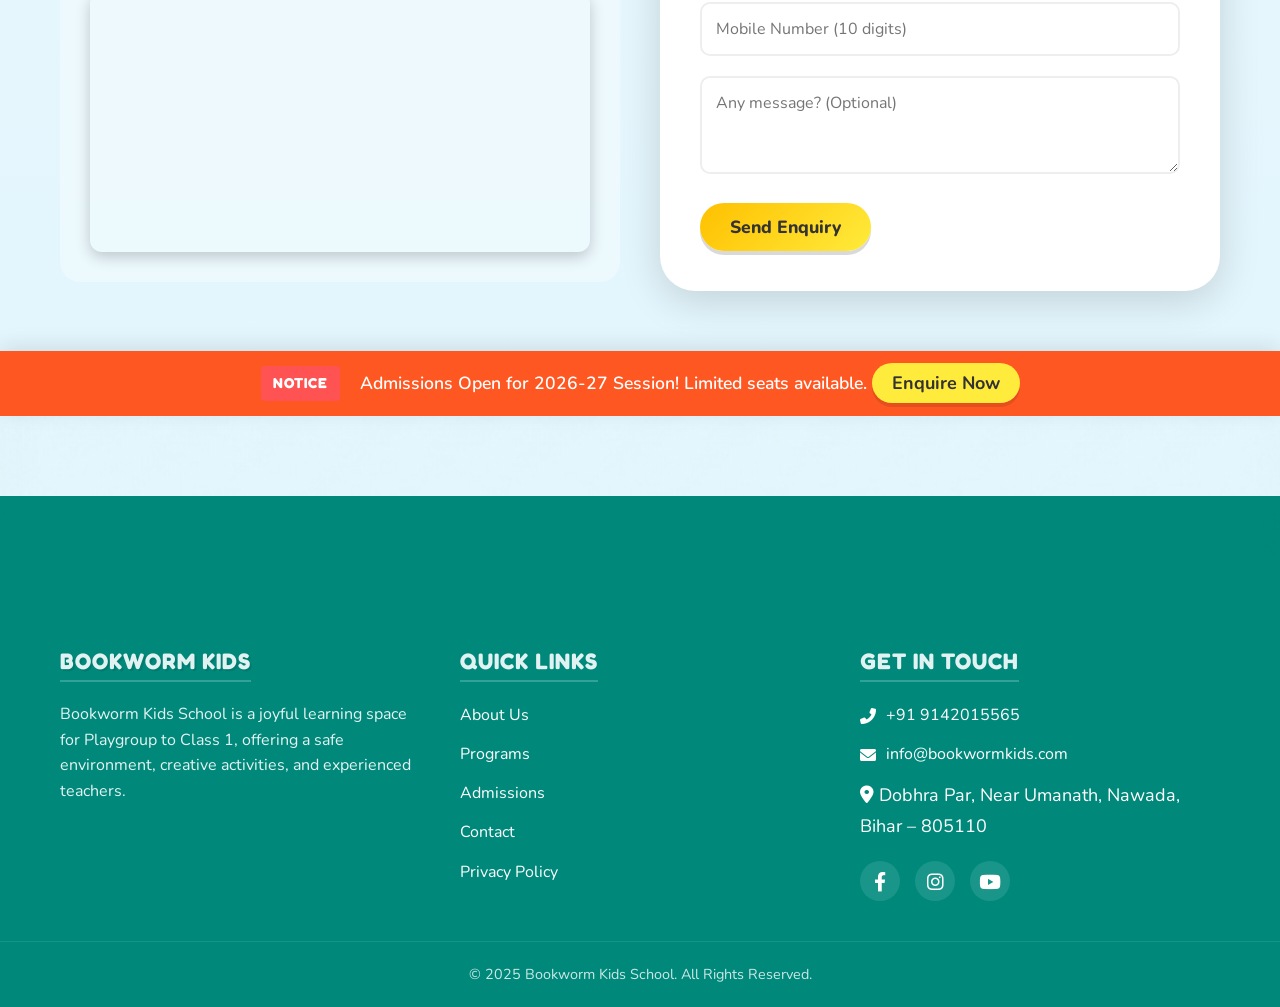
==== commit 62315111: "Updated website code" ====
--- a/index.html
+++ b/index.html
@@ -1,536 +1,670 @@
-<!DOCTYPE html>
-<html lang="en">
-
-<head>
-    <meta charset="UTF-8">
-    <meta name="viewport" content="width=device-width, initial-scale=1.0">
-    <meta name="description"
-        content="Bookworm Kids School — Playgroup to Class 1. Activity based learning and safe environment.">
-    <title>Bookworm Kids School</title>
-    <link rel="preconnect" href="https://fonts.googleapis.com">
-    <link rel="preconnect" href="https://fonts.gstatic.com" crossorigin>
-    <link href="https://fonts.googleapis.com/css2?family=Bubblegum+Sans&family=Comfortaa:wght@300;400;700&display=swap"
-        rel="stylesheet">
-    <link rel="stylesheet" href="css/styles.css">
-    <link rel="icon" href="favicon.png" type="image/png">
-    <link rel="manifest" href="site.webmanifest">
-    <meta name="theme-color" content="#5fa900">
-</head>
-
-<body>
-
-
-
-    <!-- Header / Navigation -->
-    <header>
-        <nav class="navbar">
-            <div class="container nav-container">
-                <a href="#" class="logo">Bookworm Kids</a>
-                <div class="mobile-controls">
-                    <!-- Social Bar Mobile -->
-                    <div class="social-bar mobile-only">
-                        <a href="https://wa.me/919142015565" target="_blank" aria-label="WhatsApp"><i
-                                class="fab fa-whatsapp"></i></a>
-                    </div>
-                    <div class="hamburger" id="mobile-menu">
-                        <span class="bar"></span>
-                        <span class="bar"></span>
-                        <span class="bar"></span>
-                    </div>
-                </div>
-
-                <div class="nav-menu">
-                    <ul class="nav-links">
-                        <li><a href="#home">Home</a></li>
-                        <li><a href="#about">About</a></li>
-                        <li><a href="#facilities">Facilities</a></li>
-                        <li><a href="#activities">Activities</a></li>
-                        <li><a href="#gallery">Gallery</a></li>
-                        <li><a href="#contact">Contact</a></li>
-                    </ul>
-                    <div class="social-bar desktop-only">
-                        <a href="https://wa.me/919142015565" target="_blank" title="Chat on WhatsApp"><i
-                                class="fab fa-whatsapp"></i></a>
-                        <a href="tel:9142015565" title="Call Us"><i class="fas fa-phone-alt"></i></a>
-                        <a href="https://www.instagram.com/bookwormskills/" target="_blank"
-                            title="Follow on Instagram"><i class="fab fa-instagram"></i></a>
-                    </div>
-                </div>
-            </div>
-        </nav>
-    </header>
-
-    <main>
-        <!-- Hero Section -->
-        <section id="home" class="hero">
-            <div class="hero-bg-shape"></div>
-            <div class="container hero-content">
-                <div class="hero-text">
-                    <h1>
-                        <div class="bouncy-wrapper">
-                            <span style="--i:1">B</span><span style="--i:2">o</span><span style="--i:3">o</span><span
-                                style="--i:4">k</span><span style="--i:5">w</span><span style="--i:6">o</span><span
-                                style="--i:7">r</span><span style="--i:8">m</span>
-                            &nbsp;
-                            <span style="--i:9">K</span><span style="--i:10">i</span><span style="--i:11">d</span><span
-                                style="--i:12">s</span>
-                        </div>
-                        School
-                    </h1>
-                    <p>India's Favorite Preschool & Daycare. Unleashing every child's potential.</p>
-                    <div class="hero-cta-group">
-                        <a href="#contact" class="btn btn-primary">Admissions Open</a>
-                        <a href="#activities" class="btn btn-secondary">Explore Programs</a>
-                    </div>
-                </div>
-                <!-- Hero Image Illustration -->
-                <div class="hero-visual">
-                    <img src="images/hero_kids_v2.png" alt="Happy children learning and playing in a sunny room"
-                        class="hero-main-img">
-                    <div class="floating-icon icon-1">🎨</div>
-                    <div class="floating-icon icon-2">📚</div>
-                    <div class="floating-icon icon-3">🧸</div>
-                </div>
-            </div>
-            <!-- Wave Divider Bottom -->
-            <div class="wave-bottom">
-                <svg viewBox="0 0 1440 320" xmlns="http://www.w3.org/2000/svg">
-                    <path fill="#FFFDF7" fill-opacity="1"
-                        d="M0,96L48,112C96,128,192,160,288,160C384,160,480,128,576,112C672,96,768,96,864,112C960,128,1056,160,1152,160C1248,160,1344,128,1392,112L1440,96L1440,0L0,0Z">
-                    </path>
-                </svg>
-            </div>
-        </section>
-
-        <!-- Gallery Section -->
-        <!-- Same ID used, updating structure as requested -->
-        <!-- Gallery Section -->
-        <section id="gallery" class="gallery-section container" aria-label="Our Happy Moments">
-            <h2 class="section-title">Our Happy Moments</h2>
-
-            <div class="gallery-grid" role="list">
-                <figure class="gallery-item" role="listitem">
-                    <img src="images/gallery_1.png" alt="Children learning ABCs in classroom" loading="lazy">
-                    <figcaption>Creative Learning</figcaption>
-                </figure>
-
-                <figure class="gallery-item" role="listitem">
-                    <img src="images/gallery_2.png" alt="Kids playing on slide and swing" loading="lazy">
-                    <figcaption>Playground Fun</figcaption>
-                </figure>
-
-                <figure class="gallery-item" role="listitem">
-                    <img src="images/gallery_3.png" alt="Children painting and doing art" loading="lazy">
-                    <figcaption>Art & Craft</figcaption>
-                </figure>
-
-                <figure class="gallery-item" role="listitem">
-                    <img src="images/gallery_4.png" alt="Teacher reading storybook to kids" loading="lazy">
-                    <figcaption>Storytelling</figcaption>
-                </figure>
-
-                <!-- Keeping a few nicely seeded ones for variety if 4 is too few, or clean up to 4? User asked for grid. 4 is good 2x2 on desktop or 1x4 mobile -->
-            </div>
-
-            <!-- Floating Clipart Elements Placement -->
-            <img src="images/clipart_rainbow.png" alt="Rainbow Sticker" class="clipart-img clipart-rainbow">
-            <img src="images/clipart_blocks.png" alt="ABC Blocks Sticker" class="clipart-img clipart-blocks">
-
-        </section>
-
-        <!-- About Section -->
-        <section id="about" class="section">
-            <div class="container">
-                <div class="section-header">
-                    <h2>About Us</h2>
-                </div>
-                <div class="about-content-wrapper" style="position:relative;">
-                    <!-- Clipart Plane near about text -->
-                    <img src="images/clipart_paper_plane.png" alt="Paper Plane" class="clipart-img clipart-plane">
-
-                    <p class="text-center lead">At Bookworm Kids School, we believe that every child is unique and full
-                        of potential. Our early-learning programs are designed to nurture curiosity, creativity, and
-                        confidence.
-                        We provide a safe, joyful, and well-structured environment where children learn through play,
-                        hands-on activities, and storytelling. With caring teachers and an activity-based approach, we
-                        ensure that every child enjoys learning and grows emotionally, socially, and academically..</p>
-                </div>
-            </div>
-        </section>
-
-        <!-- Wave Divider 2 -->
-        <div class="wave-divider-top">
-            <svg viewBox="0 0 1440 320" xmlns="http://www.w3.org/2000/svg">
-                <path fill="#f0f7ff" fill-opacity="1"
-                    d="M0,64L48,80C96,96,192,128,288,128C384,128,480,96,576,106.7C672,117,768,171,864,176C960,181,1056,139,1152,122.7C1248,107,1344,117,1392,122.7L1440,128L1440,320L1392,320C1344,320,1248,320,1152,320C1056,320,960,320,864,320C768,320,672,320,576,320C480,320,384,320,288,320C192,320,96,320,48,320L0,320Z">
-                </path>
-            </svg>
-        </div>
-
-        <!-- Why Choose Us -->
-        <section id="choose-us" class="section bg-light">
-            <div class="container">
-                <div class="section-header">
-                    <h2>Why Choose Us?</h2>
-                </div>
-                <div class="features-grid">
-                    <div class="feature-card card-pop-1">
-                        <div class="icon-box icon-yellow"><i class="fas fa-shield-alt"></i></div>
-                        <h3>Safe Environment</h3>
-                        <p>Your child's safety is our top priority with secure facilities and caring staff.</p>
-                    </div>
-                    <div class="feature-card card-pop-2">
-                        <div class="icon-box icon-red"><i class="fas fa-chalkboard-teacher"></i></div>
-                        <h3>Experienced Teachers</h3>
-                        <p>Qualified educators who are passionate about early childhood education.</p>
-                    </div>
-                    <div class="feature-card card-pop-3">
-                        <div class="icon-box icon-blue"><i class="fas fa-palette"></i></div>
-                        <h3>Creative Learning</h3>
-                        <p>A curriculum mixed with play, art, and storytelling to spark imagination.</p>
-                    </div>
-                </div>
-            </div>
-            <!-- Wave Divider Bottom of Gray Section -->
-            <div class="wave-divider-bottom-white">
-                <svg viewBox="0 0 1440 320" xmlns="http://www.w3.org/2000/svg">
-                    <path fill="#f0f7ff" fill-opacity="1"
-                        d="M0,224L48,213.3C96,203,192,181,288,181.3C384,181,480,203,576,224C672,245,768,267,864,261.3C960,256,1056,224,1152,208C1248,192,1344,192,1392,192L1440,192L1440,0L1392,0C1344,0,1248,0,1152,0C1056,0,960,0,864,0C768,0,672,0,576,0C480,0,384,0,288,0C192,0,96,0,48,0L0,0Z">
-                    </path>
-                </svg>
-            </div>
-        </section>
-
-        <!-- Facilities -->
-        <section id="facilities" class="section">
-            <div class="container">
-                <div class="section-header">
-                    <h2>Our Facilities</h2>
-                </div>
-                <div class="facilities-grid">
-                    <div class="facility-item">
-                        <div class="facility-content">
-                            <div class="icon">🏰</div>
-                            <h4>Playground</h4>
-                        </div>
-                    </div>
-                    <div class="facility-item">
-                        <div class="facility-content">
-                            <div class="icon">📚</div>
-                            <h4>Library</h4>
-                        </div>
-                    </div>
-                    <div class="facility-item">
-                        <div class="facility-content">
-                            <div class="icon">🎨</div>
-                            <h4>Art Studio</h4>
-                        </div>
-                    </div>
-                    <div class="facility-item">
-                        <div class="facility-content">
-                            <div class="icon">🎵</div>
-                            <h4>Music Room</h4>
-                        </div>
-                    </div>
-                </div>
-            </div>
-        </section>
-
-        <!-- Activities -->
-        <!-- Activities -->
-        <section id="activities" class="section bg-light-pattern" style="position: relative;">
-            <div class="container" style="position: relative; z-index: 2;">
-                <div class="section-header">
-                    <h2>Our Programs</h2>
-                </div>
-                <div class="grid-3 activities-grid">
-                    <div class="activity-card card-red">
-                        <div class="icon-box icon-red"
-                            style="width:60px;height:60px;font-size:1.5rem;margin-bottom:15px;">👶</div>
-                        <h4>Playgroup</h4>
-                        <p>Age: 2 - 3 Years<br>Joyful beginning for your toddler.</p>
-                    </div>
-                    <div class="activity-card card-yellow">
-                        <div class="icon-box icon-yellow"
-                            style="width:60px;height:60px;font-size:1.5rem;margin-bottom:15px;">🎨</div>
-                        <h4>Nursery</h4>
-                        <p>Age: 3 - 4 Years<br>Building foundation with fun & learning.</p>
-                    </div>
-                    <div class="activity-card card-green">
-                        <div class="icon-box icon-green"
-                            style="width:60px;height:60px;font-size:1.5rem;margin-bottom:15px;">�</div>
-                        <h4>LKG</h4>
-                        <p>Age: 4 - 5 Years<br>Developing early literacy & numeracy.</p>
-                    </div>
-                    <div class="activity-card card-blue">
-                        <div class="icon-box icon-blue"
-                            style="width:60px;height:60px;font-size:1.5rem;margin-bottom:15px;">✏️</div>
-                        <h4>UKG</h4>
-                        <p>Age: 5 - 6 Years<br>Preparing for formal schooling.</p>
-                    </div>
-                    <div class="activity-card card-purple">
-                        <div class="icon-box icon-purple"
-                            style="width:60px;height:60px;font-size:1.5rem;margin-bottom:15px;">🎒</div>
-                        <h4>Class 1</h4>
-                        <p>Age: 6 - 7 Years<br>Stepping stone to primary education.</p>
-                    </div>
-                    <div class="activity-card card-orange">
-                        <div class="icon-box icon-orange"
-                            style="width:60px;height:60px;font-size:1.5rem;margin-bottom:15px;">🎈</div>
-                        <h4>Daycare</h4>
-                        <p>Age: 2 - 10 Years<br>Safe & engaging after-school care.</p>
-                    </div>
-                </div>
-            </div>
-
-            <!-- Floating Clipart for Activities -->
-            <img src="images/clipart_pencil_rocket.png" alt="Rocket Pencil" class="clipart-img clipart-pencil">
-            <img src="images/clipart_globe_book.png" alt="Globe on Books" class="clipart-img clipart-globe">
-        </section>
-
-        <!-- Google Reviews Section -->
-        <section id="reviews" class="section">
-            <div class="container">
-                <div class="section-header">
-                    <h2>Parents Love Us</h2>
-                    <div class="google-rating">
-                        <span class="g-logo"><span class="blue">G</span><span class="red">o</span><span
-                                class="yellow">o</span><span class="blue">g</span><span class="green">l</span><span
-                                class="red">e</span> Rating</span>
-                        <div class="stars">
-                            ★★★★★
-                        </div>
-                        <span class="score">4.9/5.0</span>
-                    </div>
-                </div>
-                <div class="reviews-grid">
-                    <div class="review-card">
-                        <div class="reviewer-header">
-                            <div class="reviewer-pic" style="background-color: #EF5350;">A</div>
-                            <div class="reviewer-info">
-                                <h4>Amit Kumar</h4>
-                                <span class="review-date">2 weeks ago</span>
-                            </div>
-                            <img src="images/google_icon.png" alt="Google" class="g-icon-small">
-                        </div>
-                        <div class="review-stars">★★★★★</div>
-                        <p>Best playschool in Nawada! My son Rahul loves the activities. Teachers are very caring.</p>
-                    </div>
-                    <div class="review-card">
-                        <div class="reviewer-header">
-                            <div class="reviewer-pic" style="background-color: #42A5F5;">P</div>
-                            <div class="reviewer-info">
-                                <h4>Priya Singh</h4>
-                                <span class="review-date">1 month ago</span>
-                            </div>
-                            <img src="images/google_icon.png" alt="Google" class="g-icon-small">
-                        </div>
-                        <div class="review-stars">★★★★★</div>
-                        <p>Wonderful environment. The curriculum is very creative and safe for small kids. Highly
-                            recommended.</p>
-                    </div>
-                    <div class="review-card">
-                        <div class="reviewer-header">
-                            <div class="reviewer-pic" style="background-color: #FFCA28;">R</div>
-                            <div class="reviewer-info">
-                                <h4>Ravi Verma</h4>
-                                <span class="review-date">2 months ago</span>
-                            </div>
-                            <img src="images/google_icon.png" alt="Google" class="g-icon-small">
-                        </div>
-                        <div class="review-stars">★★★★★</div>
-                        <p>Great facilities and huge playground. My daughter has learned so much in just 6 months.</p>
-                    </div>
-                </div>
-            </div>
-        </section>
-
-        <!-- Contact Section -->
-        <section id="contact" class="section bg-primary-light">
-            <div class="container">
-                <div class="section-header text-white">
-                    <h2>Contact Us</h2>
-                </div>
-                <div class="contact-wrapper">
-                    <div class="contact-info text-white">
-                        <div class="info-item">
-                            <i class="fas fa-map-marker-alt"></i>
-                            <p>Dobhra Par, Near Umanath, Nawada, Bihar – 805110</p>
-                        </div>
-                        <div class="info-item">
-                            <i class="fas fa-mobile-alt"></i>
-                            <p>Mobile: <a href="tel:9142015565">9142015565</a></p>
-                        </div>
-                        <div class="info-item">
-                            <i class="fas fa-phone-alt"></i>
-                            <p>Office: <a href="tel:6324356938">6324356938</a></p>
-                        </div>
-                        <div class="info-item">
-                            <i class="fab fa-whatsapp"></i>
-                            <p><a href="https://wa.me/919142015565" target="_blank">Chat on WhatsApp</a></p>
-                        </div>
-                        <div class="info-item">
-                            <i class="fab fa-instagram"></i>
-                            <p><a href="https://www.instagram.com/bookwormskills/" target="_blank"
-                                    rel="noopener">@bookwormskills</a></p>
-                        </div>
-
-                        <!-- Map Embed -->
-                        <div class="map-wrapper"
-                            style="margin-top: 20px; border-radius: 12px; overflow: hidden; box-shadow: 0 5px 15px rgba(0,0,0,0.2);">
-                            <iframe
-                                src="https://maps.google.com/maps?q=Bookworm+Library,+Nawada,+Bihar&t=&z=15&ie=UTF8&iwloc=&output=embed"
-                                width="100%" height="250" frameborder="0" style="border:0;" allowfullscreen=""
-                                aria-hidden="false" tabindex="0">
-                            </iframe>
-                        </div>
-                    </div>
-
-                    <!-- Admission Form -->
-                    <div class="contact-form-card">
-                        <h3>Admission Enquiry</h3>
-                        <form id="admissionForm">
-                            <div class="form-group">
-                                <label for="childName" class="sr-only">Child's Name</label>
-                                <input type="text" id="childName" name="childName" placeholder="Child's Name" required>
-                                <span class="error-msg">Please enter child's name</span>
-                            </div>
-                            <div class="form-row">
-                                <div class="form-group">
-                                    <label for="childAge" class="sr-only">Age</label>
-                                    <input type="number" id="childAge" name="childAge" placeholder="Age" min="1"
-                                        max="10" required>
-                                    <span class="error-msg">Please enter valid age</span>
-                                </div>
-                                <div class="form-group">
-                                    <label for="classApplying" class="sr-only">Class</label>
-                                    <select id="classApplying" name="classApplying" required>
-                                        <option value="" disabled selected>Select Class</option>
-                                        <option value="Playgroup">Playgroup</option>
-                                        <option value="Nursery">Nursery</option>
-                                        <option value="LKG">LKG</option>
-                                        <option value="UKG">UKG</option>
-                                        <option value="Class 1">Class 1</option>
-                                    </select>
-                                    <span class="error-msg">Please select a class</span>
-                                </div>
-                            </div>
-                            <div class="form-group">
-                                <label for="parentName" class="sr-only">Parent's Name</label>
-                                <input type="text" id="parentName" name="parentName" placeholder="Parent's Name"
-                                    required>
-                                <span class="error-msg">Please enter parent's name</span>
-                            </div>
-                            <div class="form-group">
-                                <label for="mobileNumber" class="sr-only">Mobile Number</label>
-                                <input type="tel" id="mobileNumber" name="mobileNumber"
-                                    placeholder="Mobile Number (10 digits)" pattern="[0-9]{10}" required>
-                                <span class="error-msg">Please enter valid 10-digit number</span>
-                            </div>
-                            <div class="form-group">
-                                <label for="message" class="sr-only">Message</label>
-                                <textarea id="message" name="message" rows="3"
-                                    placeholder="Any message? (Optional)"></textarea>
-                            </div>
-                            <button type="submit" class="btn btn-primary btn-block">Send Enquiry</button>
-                            <p id="formStatus" class="form-status" aria-live="polite" tabindex="-1"></p>
-                        </form>
-                    </div>
-                </div>
-            </div>
-        </section>
-    </main>
-
-    <!-- Floating WhatsApp Button -->
-    <a href="https://wa.me/919142015565?text=Hi%20Bookworm%20Kids%20School%2C%20I%20want%20to%20enquire%20about%20admissions."
-        target="_blank" rel="noopener" class="float-whatsapp" aria-label="Chat on WhatsApp">
-        <i class="fab fa-whatsapp"></i>
-    </a>
-
-    <!-- Lightbox Modal -->
-    <div id="lightbox" class="lightbox" aria-hidden="true">
-        <span class="lightbox-close">&times;</span>
-        <img class="lightbox-content" id="lightbox-img">
-        <div id="lightbox-caption"></div>
-    </div>
-
-    <!-- Notice Section -->
-    <div class="footer-notice">
-        <div class="container notice-container">
-            <span class="notice-badge">NOTICE</span>
-            <div class="notice-content">
-                <span class="notice-text">Admissions Open for 2026-27 Session! Limited seats available.</span>
-                <a href="#contact" class="notice-btn">Enquire Now</a>
-            </div>
-        </div>
-    </div>
-
-    <!-- Footer -->
-    <footer class="main-footer">
-
-        <!-- Animated Scene Wrapper -->
-        <div class="footer-scene">
-            <div class="moving-kids"></div>
-            <div class="grass-floor"></div>
-        </div>
-
-        <div class="container footer-content-wrapper">
-            <div class="footer-grid">
-                <!-- Column 1: About -->
-                <div class="footer-col about-col">
-                    <h3 class="footer-logo">Bookworm Kids</h3>
-                    <p>Bookworm Kids School is a joyful learning space for Playgroup to Class 1, offering a safe
-                        environment, creative activities, and experienced teachers.</p>
-                </div>
-
-                <!-- Column 2: Quick Links -->
-                <div class="footer-col links-col">
-                    <h3>Quick Links</h3>
-                    <ul>
-                        <li><a href="#about">About Us</a></li>
-                        <li><a href="#activities">Programs</a></li>
-                        <li><a href="#contact">Admissions</a></li>
-                        <li><a href="#contact">Contact</a></li>
-                        <li><a href="#">Privacy Policy</a></li>
-                    </ul>
-                </div>
-
-                <!-- Column 3: Contact -->
-                <div class="footer-col contact-col">
-                    <h3>Get in Touch</h3>
-                    <ul class="contact-list">
-                        <li><a href="tel:9142015565"><i class="fas fa-phone-alt"></i> +91 9142015565</a></li>
-                        <li><a href="mailto:info@bookwormkids.com"><i class="fas fa-envelope"></i>
-                                info@bookwormkids.com</a></li>
-                        <li>
-                            <i class="fas fa-map-marker-alt"></i>
-                            <span>Dobhra Par, Near Umanath, Nawada, Bihar – 805110</span>
-                        </li>
-                    </ul>
-                    <div class="footer-socials">
-                        <a href="#" aria-label="Facebook"><i class="fab fa-facebook-f"></i></a>
-                        <a href="https://www.instagram.com/bookwormskills/" target="_blank" aria-label="Instagram"><i
-                                class="fab fa-instagram"></i></a>
-                        <a href="#" aria-label="YouTube"><i class="fab fa-youtube"></i></a>
-                    </div>
-                </div>
-            </div>
-        </div>
-
-
-
-        <!-- Copyright Bar -->
-        <div class="footer-bottom">
-            <div class="container">
-                <p>&copy; 2025 Bookworm Kids School. All Rights Reserved.</p>
-            </div>
-        </div>
-    </footer>
-
-    <script src="js/script.js"></script>
-    <link rel="stylesheet" href="https://cdnjs.cloudflare.com/ajax/libs/font-awesome/6.0.0/css/all.min.css"
-        integrity="sha512-9usAa10IRO0HhonpyAIVpjrylPvoDwiPUiKdWk5t3PyolY1cOd4DSE0Ga+ri4AuTroPR5aQvXU9xC6qOPnzFeg=="
-        crossorigin="anonymous" referrerpolicy="no-referrer" />
-</body>
-
+<!DOCTYPE html>
+<html lang="en">
+
+<head>
+    <meta charset="UTF-8">
+    <meta name="viewport" content="width=device-width, initial-scale=1.0">
+    <meta name="description"
+        content="Bookworm Kids School — Playgroup to Class 1. Activity based learning and safe environment.">
+    <title>Bookworm Kids School</title>
+    <link rel="preconnect" href="https://fonts.googleapis.com">
+    <link rel="preconnect" href="https://fonts.gstatic.com" crossorigin>
+    <link href="https://fonts.googleapis.com/css2?family=Bubblegum+Sans&family=Comfortaa:wght@300;400;700&display=swap"
+        rel="stylesheet">
+    <link rel="stylesheet" href="css/styles.css">
+    <link rel="icon" href="favicon.png" type="image/png">
+    <link rel="manifest" href="site.webmanifest">
+    <meta name="theme-color" content="#5fa900">
+</head>
+
+<body>
+
+
+
+    <!-- Header / Navigation -->
+    <header>
+        <nav class="navbar">
+            <div class="container nav-container">
+                <a href="#" class="logo-link">
+                    <div class="logo-wrapper">
+                        <img src="images/logo.png" alt="Bookworm Kids" class="logo-img">
+                        <div class="worm-crawler">
+                            <svg class="worm-svg" viewBox="0 0 120 40" xmlns="http://www.w3.org/2000/svg">
+                                <!-- Antennas -->
+                                <path d="M100,15 Q105,5 110,8 M102,15 Q112,8 115,12" fill="none" stroke="#689F38"
+                                    stroke-width="2" stroke-linecap="round" />
+                                <!-- Body Segments (Inchworm curve) -->
+                                <path class="worm-body" d="M10,35 Q30,35 50,35 T90,35" fill="none" stroke="#8BC34A"
+                                    stroke-width="12" stroke-linecap="round" stroke-linejoin="round" />
+                                <!-- Head -->
+                                <circle cx="100" cy="30" r="9" fill="#8BC34A" />
+                                <!-- Eyes -->
+                                <circle cx="103" cy="28" r="1.5" fill="white" />
+                                <circle cx="106" cy="28" r="1.5" fill="white" />
+                            </svg>
+                        </div>
+                    </div>
+                </a>
+                <div class="mobile-controls">
+                    <!-- Social Bar Mobile -->
+                    <div class="social-bar mobile-only">
+                        <a href="https://wa.me/919142015565" target="_blank" aria-label="WhatsApp"><i
+                                class="fab fa-whatsapp"></i></a>
+                    </div>
+                    <div class="hamburger" id="mobile-menu">
+                        <span class="bar"></span>
+                        <span class="bar"></span>
+                        <span class="bar"></span>
+                    </div>
+                </div>
+
+                <div class="nav-menu">
+                    <ul class="nav-links">
+                        <li><a href="#home">Home</a></li>
+                        <li><a href="#about">About</a></li>
+                        <li><a href="#facilities">Facilities</a></li>
+                        <li><a href="#activities">Activities</a></li>
+                        <li><a href="#gallery">Gallery</a></li>
+                        <li><a href="#contact">Contact</a></li>
+                    </ul>
+                    <div class="social-bar desktop-only">
+                        <a href="https://wa.me/919142015565" target="_blank" title="Chat on WhatsApp"><i
+                                class="fab fa-whatsapp"></i></a>
+                        <a href="tel:9142015565" title="Call Us"><i class="fas fa-phone-alt"></i></a>
+                        <a href="https://www.instagram.com/bookwormkidsschool/" target="_blank"
+                            title="Follow on Instagram"><i class="fab fa-instagram"></i></a>
+                    </div>
+                </div>
+            </div>
+        </nav>
+    </header>
+
+    <main>
+        <!-- Hero Section -->
+        <section id="home" class="hero">
+            <div class="hero-bg-shape"></div>
+            <div class="container hero-content">
+                <div class="hero-text">
+                    <h1>
+                        <div class="bouncy-wrapper">
+                            <span style="--i:1">B</span><span style="--i:2">o</span><span style="--i:3">o</span><span
+                                style="--i:4">k</span><span style="--i:5">w</span><span style="--i:6">o</span><span
+                                style="--i:7">r</span><span style="--i:8">m</span>
+                            &nbsp;
+                            <span style="--i:9">K</span><span style="--i:10">i</span><span style="--i:11">d</span><span
+                                style="--i:12">s</span>
+                        </div>
+                        School
+                    </h1>
+                    <p>India's Favorite Preschool & Daycare. Unleashing every child's potential.</p>
+                    <div class="hero-cta-group">
+                        <a href="#contact" class="btn btn-primary">Admissions Open</a>
+                        <a href="#activities" class="btn btn-secondary">Explore Programs</a>
+                    </div>
+                </div>
+                <!-- Hero Image Illustration -->
+                <div class="hero-visual">
+                    <img src="images/hero_kids_v2.png" alt="Happy children learning and playing in a sunny room"
+                        class="hero-main-img">
+                    <div class="floating-icon icon-1">🎨</div>
+                    <div class="floating-icon icon-2">📚</div>
+                    <div class="floating-icon icon-3">🧸</div>
+                </div>
+            </div>
+            <!-- Wave Divider Bottom -->
+            <div class="wave-bottom">
+                <svg viewBox="0 0 1440 320" xmlns="http://www.w3.org/2000/svg">
+                    <path fill="#FFFDF7" fill-opacity="1"
+                        d="M0,96L48,112C96,128,192,160,288,160C384,160,480,128,576,112C672,96,768,96,864,112C960,128,1056,160,1152,160C1248,160,1344,128,1392,112L1440,96L1440,0L0,0Z">
+                    </path>
+                </svg>
+            </div>
+        </section>
+
+        <!-- Stats Section -->
+        <!-- Stats Section -->
+        <section class="stats-section container">
+            <div class="stats-float-wrapper">
+                <div class="stats-card">
+                    <div class="stat-icon-wrapper">
+                        <span class="stat-icon">🎓</span>
+                    </div>
+                    <div class="stat-info">
+                        <h3 class="stat-number">500+</h3>
+                        <p class="stat-label">Happy Students</p>
+                    </div>
+                    <!-- Decor elements for "Wow" factor -->
+                    <div class="stat-decor star-1">✨</div>
+                    <div class="stat-decor star-2">🌟</div>
+                    <div class="stat-decor confetti-1">🎉</div>
+                </div>
+            </div>
+        </section>
+
+        <!-- Gallery Section -->
+        <!-- Same ID used, updating structure as requested -->
+        <!-- Gallery Section -->
+        <section id="gallery" class="gallery-section container" aria-label="Our Happy Moments">
+            <h2 class="section-title">Our Happy Moments</h2>
+
+            <div class="gallery-grid" role="list">
+                <figure class="gallery-item" role="listitem">
+                    <img src="images/gallery_1.png" alt="Children learning ABCs in classroom" loading="lazy">
+                    <figcaption>Creative Learning</figcaption>
+                </figure>
+
+                <figure class="gallery-item" role="listitem">
+                    <img src="images/gallery_2.png" alt="Kids playing on slide and swing" loading="lazy">
+                    <figcaption>Playground Fun</figcaption>
+                </figure>
+
+                <figure class="gallery-item" role="listitem">
+                    <img src="images/gallery_3.png" alt="Children painting and doing art" loading="lazy">
+                    <figcaption>Art & Craft</figcaption>
+                </figure>
+
+                <figure class="gallery-item" role="listitem">
+                    <img src="images/gallery_4.png" alt="Teacher reading storybook to kids" loading="lazy">
+                    <figcaption>Storytelling</figcaption>
+                </figure>
+
+                <!-- Keeping a few nicely seeded ones for variety if 4 is too few, or clean up to 4? User asked for grid. 4 is good 2x2 on desktop or 1x4 mobile -->
+            </div>
+
+            <!-- Floating Clipart Elements Placement -->
+            <img src="images/clipart_rainbow.png" alt="Rainbow Sticker" class="clipart-img clipart-rainbow">
+            <img src="images/clipart_blocks.png" alt="ABC Blocks Sticker" class="clipart-img clipart-blocks">
+
+        </section>
+
+        <!-- About Section -->
+        <section id="about" class="section">
+            <div class="container">
+                <div class="section-header">
+                    <h2>About Us</h2>
+                </div>
+                <div class="about-content-wrapper" style="position:relative;">
+                    <!-- Clipart Plane near about text -->
+                    <img src="images/clipart_paper_plane.png" alt="Paper Plane" class="clipart-img clipart-plane">
+
+                    <p class="text-center lead">At Bookworm Kids School, we believe that every child is unique and full
+                        of potential. Our early-learning programs are designed to nurture curiosity, creativity, and
+                        confidence.
+                        We provide a safe, joyful, and well-structured environment where children learn through play,
+                        hands-on activities, and storytelling. With caring teachers and an activity-based approach, we
+                        ensure that every child enjoys learning and grows emotionally, socially, and academically..</p>
+                </div>
+
+                <!-- Leadership Messages (Added for Visibility) -->
+                <div class="leadership-section"
+                    style="margin-top: 60px; padding: 40px 20px; background: linear-gradient(to bottom, #fff, #f9f9f9); border-radius: 30px; border: 2px dashed #ddd;">
+                    <h3
+                        style="text-align: center; color: var(--primary-dark); margin-bottom: 40px; font-size: 2rem; font-family: 'Bubblegum Sans', cursive;">
+                        Meet Our Leaders</h3>
+
+                    <div class="grid-2"
+                        style="display: grid; grid-template-columns: repeat(auto-fit, minmax(300px, 1fr)); gap: 40px;">
+
+                        <!-- Founder Message -->
+                        <div class="leader-card"
+                            style="background: #fff; padding: 30px; border-radius: 20px; text-align: center; box-shadow: 0 10px 30px rgba(0,0,0,0.1); border-top: 5px solid var(--primary-color); transition: transform 0.3s ease;">
+                            <div class="leader-img"
+                                style="width: 120px; height: 120px; border-radius: 50%; margin: 0 auto 20px; overflow: hidden; border: 4px solid #fff; box-shadow: 0 5px 15px rgba(0,0,0,0.1);">
+                                <img src="images/amit_raj.png" alt="Amit Raj"
+                                    style="width: 100%; height: 100%; object-fit: cover;">
+                            </div>
+                            <h3 style="color: var(--primary-dark); margin-bottom: 5px; font-size: 1.5rem;">Amit Raj</h3>
+                            <span
+                                style="display: block; font-size: 0.95rem; font-weight: bold; color: #555; margin-bottom: 20px; text-transform: uppercase; letter-spacing: 1px;">Founder
+                                & Director</span>
+                            <div style="position: relative;">
+                                <i class="fas fa-quote-left"
+                                    style="font-size: 1.5rem; color: #eee; position: absolute; top: -10px; left: 0;"></i>
+                                <p style="font-style: italic; color: #666; line-height: 1.6; padding: 0 20px;">"Our
+                                    vision is to empower every child with the joy of learning. We are building the happy
+                                    leaders of tomorrow."</p>
+                            </div>
+                        </div>
+
+                        <!-- Principal Message -->
+                        <div class="leader-card"
+                            style="background: #fff; padding: 30px; border-radius: 20px; text-align: center; box-shadow: 0 10px 30px rgba(0,0,0,0.1); border-top: 5px solid var(--secondary-color); transition: transform 0.3s ease;">
+                            <div class="leader-img"
+                                style="width: 120px; height: 120px; border-radius: 50%; margin: 0 auto 20px; overflow: hidden; border: 4px solid #fff; box-shadow: 0 5px 15px rgba(0,0,0,0.1);">
+                                <img src="images/kajal_mam.png" alt="Principal Kajal"
+                                    style="width: 100%; height: 100%; object-fit: cover;">
+                            </div>
+                            <h3 style="color: var(--secondary-dark); margin-bottom: 5px; font-size: 1.5rem;">Kajal</h3>
+                            <span
+                                style="display: block; font-size: 0.95rem; font-weight: bold; color: #555; margin-bottom: 20px; text-transform: uppercase; letter-spacing: 1px;">Principal</span>
+                            <div style="position: relative;">
+                                <i class="fas fa-quote-left"
+                                    style="font-size: 1.5rem; color: #eee; position: absolute; top: -10px; left: 0;"></i>
+                                <p style="font-style: italic; color: #666; line-height: 1.6; padding: 0 20px;">"We act
+                                    as a second mother to every child. Our goal is to provide a safe, loving, and
+                                    inspiring environment for your little ones."</p>
+                            </div>
+                        </div>
+
+                    </div>
+                </div>
+            </div>
+
+        </section>
+
+        <!-- Wave Divider 2 -->
+        <div class="wave-divider-top">
+            <svg viewBox="0 0 1440 320" xmlns="http://www.w3.org/2000/svg">
+                <path fill="#f0f7ff" fill-opacity="1"
+                    d="M0,64L48,80C96,96,192,128,288,128C384,128,480,96,576,106.7C672,117,768,171,864,176C960,181,1056,139,1152,122.7C1248,107,1344,117,1392,122.7L1440,128L1440,320L1392,320C1344,320,1248,320,1152,320C1056,320,960,320,864,320C768,320,672,320,576,320C480,320,384,320,288,320C192,320,96,320,48,320L0,320Z">
+                </path>
+            </svg>
+        </div>
+
+        <!-- Why Choose Us -->
+        <section id="choose-us" class="section bg-light">
+            <div class="container">
+                <div class="section-header">
+                    <h2>Why Choose Us?</h2>
+                </div>
+                <div class="features-grid">
+                    <div class="feature-card card-pop-1">
+                        <div class="icon-box icon-yellow"><i class="fas fa-shield-alt"></i></div>
+                        <h3>Safe Environment</h3>
+                        <p>Your child's safety is our top priority with secure facilities and caring staff.</p>
+                    </div>
+                    <div class="feature-card card-pop-2">
+                        <div class="icon-box icon-red"><i class="fas fa-chalkboard-teacher"></i></div>
+                        <h3>Experienced Teachers</h3>
+                        <p>Qualified educators who are passionate about early childhood education.</p>
+                    </div>
+                    <div class="feature-card card-pop-3">
+                        <div class="icon-box icon-blue"><i class="fas fa-palette"></i></div>
+                        <h3>Creative Learning</h3>
+                        <p>A curriculum mixed with play, art, and storytelling to spark imagination.</p>
+                    </div>
+                </div>
+            </div>
+            <!-- Wave Divider Bottom of Gray Section -->
+            <div class="wave-divider-bottom-white">
+                <svg viewBox="0 0 1440 320" xmlns="http://www.w3.org/2000/svg">
+                    <path fill="#f0f7ff" fill-opacity="1"
+                        d="M0,224L48,213.3C96,203,192,181,288,181.3C384,181,480,203,576,224C672,245,768,267,864,261.3C960,256,1056,224,1152,208C1248,192,1344,192,1392,192L1440,192L1440,0L1392,0C1344,0,1248,0,1152,0C1056,0,960,0,864,0C768,0,672,0,576,0C480,0,384,0,288,0C192,0,96,0,48,0L0,0Z">
+                    </path>
+                </svg>
+            </div>
+        </section>
+
+        <!-- Facilities -->
+        <section id="facilities" class="section">
+            <div class="container">
+                <div class="section-header">
+                    <h2>Our Facilities</h2>
+                </div>
+                <div class="facilities-grid">
+                    <div class="facility-item">
+                        <div class="facility-content">
+                            <div class="icon">🏰</div>
+                            <h4>Playground</h4>
+                        </div>
+                    </div>
+                    <div class="facility-item">
+                        <div class="facility-content">
+                            <div class="icon">📚</div>
+                            <h4>Library</h4>
+                        </div>
+                    </div>
+                    <div class="facility-item">
+                        <div class="facility-content">
+                            <div class="icon">🎨</div>
+                            <h4>Art Studio</h4>
+                        </div>
+                    </div>
+                    <div class="facility-item">
+                        <div class="facility-content">
+                            <div class="icon">🎵</div>
+                            <h4>Music Room</h4>
+                        </div>
+                    </div>
+                </div>
+            </div>
+        </section>
+
+        <!-- Activities -->
+        <!-- Activities -->
+        <section id="activities" class="section bg-light-pattern" style="position: relative;">
+            <div class="container" style="position: relative; z-index: 2;">
+                <div class="section-header">
+                    <h2>Our Programs</h2>
+                </div>
+                <div class="grid-3 activities-grid">
+                    <div class="activity-card card-red">
+                        <div class="icon-box icon-red"
+                            style="width:60px;height:60px;font-size:1.5rem;margin-bottom:15px;">👶</div>
+                        <h4>Playgroup</h4>
+                        <p>Age: 2 - 3 Years<br>Joyful beginning for your toddler.</p>
+                    </div>
+                    <div class="activity-card card-yellow">
+                        <div class="icon-box icon-yellow"
+                            style="width:60px;height:60px;font-size:1.5rem;margin-bottom:15px;">🎨</div>
+                        <h4>Nursery</h4>
+                        <p>Age: 3 - 4 Years<br>Building foundation with fun & learning.</p>
+                    </div>
+                    <div class="activity-card card-green">
+                        <div class="icon-box icon-green"
+                            style="width:60px;height:60px;font-size:1.5rem;margin-bottom:15px;">�</div>
+                        <h4>LKG</h4>
+                        <p>Age: 4 - 5 Years<br>Developing early literacy & numeracy.</p>
+                    </div>
+                    <div class="activity-card card-blue">
+                        <div class="icon-box icon-blue"
+                            style="width:60px;height:60px;font-size:1.5rem;margin-bottom:15px;">✏️</div>
+                        <h4>UKG</h4>
+                        <p>Age: 5 - 6 Years<br>Preparing for formal schooling.</p>
+                    </div>
+                    <div class="activity-card card-purple">
+                        <div class="icon-box icon-purple"
+                            style="width:60px;height:60px;font-size:1.5rem;margin-bottom:15px;">🎒</div>
+                        <h4>Class 1</h4>
+                        <p>Age: 6 - 7 Years<br>Stepping stone to primary education.</p>
+                    </div>
+                    <div class="activity-card card-orange">
+                        <div class="icon-box icon-orange"
+                            style="width:60px;height:60px;font-size:1.5rem;margin-bottom:15px;">🎈</div>
+                        <h4>Daycare</h4>
+                        <p>Age: 2 - 10 Years<br>Safe & engaging after-school care.</p>
+                    </div>
+                </div>
+            </div>
+
+            <!-- Floating Clipart for Activities -->
+            <img src="images/clipart_pencil_rocket.png" alt="Rocket Pencil" class="clipart-img clipart-pencil">
+            <img src="images/clipart_globe_book.png" alt="Globe on Books" class="clipart-img clipart-globe">
+        </section>
+
+        <!-- Google Reviews Section -->
+        <section id="reviews" class="section">
+            <div class="container">
+                <div class="section-header">
+                    <h2>Parents Love Us</h2>
+                    <div class="google-rating">
+                        <span class="g-logo"><span class="blue">G</span><span class="red">o</span><span
+                                class="yellow">o</span><span class="blue">g</span><span class="green">l</span><span
+                                class="red">e</span> Rating</span>
+                        <div class="stars">
+                            ★★★★★
+                        </div>
+                        <span class="score">4.9/5.0</span>
+                    </div>
+                </div>
+                <div class="reviews-grid">
+                    <div class="review-card">
+                        <div class="reviewer-header">
+                            <div class="reviewer-pic" style="background-color: #EF5350;">A</div>
+                            <div class="reviewer-info">
+                                <h4>Amit Kumar</h4>
+                                <span class="review-date">2 weeks ago</span>
+                            </div>
+                            <img src="images/google_icon.png" alt="Google" class="g-icon-small">
+                        </div>
+                        <div class="review-stars">★★★★★</div>
+                        <p>Best playschool in Nawada! My son Rahul loves the activities. Teachers are very caring.</p>
+                    </div>
+                    <div class="review-card">
+                        <div class="reviewer-header">
+                            <div class="reviewer-pic" style="background-color: #42A5F5;">P</div>
+                            <div class="reviewer-info">
+                                <h4>Priya Singh</h4>
+                                <span class="review-date">1 month ago</span>
+                            </div>
+                            <img src="images/google_icon.png" alt="Google" class="g-icon-small">
+                        </div>
+                        <div class="review-stars">★★★★★</div>
+                        <p>Wonderful environment. The curriculum is very creative and safe for small kids. Highly
+                            recommended.</p>
+                    </div>
+                    <div class="review-card">
+                        <div class="reviewer-header">
+                            <div class="reviewer-pic" style="background-color: #FFCA28;">R</div>
+                            <div class="reviewer-info">
+                                <h4>Ravi Verma</h4>
+                                <span class="review-date">2 months ago</span>
+                            </div>
+                            <img src="images/google_icon.png" alt="Google" class="g-icon-small">
+                        </div>
+                        <div class="review-stars">★★★★★</div>
+                        <p>Great facilities and huge playground. My daughter has learned so much in just 6 months.</p>
+                    </div>
+                </div>
+            </div>
+        </section>
+
+        <!-- Branches Section -->
+        <section id="branches" class="section">
+            <div class="container">
+                <div class="section-header">
+                    <h2>Our Branches</h2>
+                </div>
+                <div class="branches-grid"
+                    style="display: grid; grid-template-columns: repeat(auto-fit, minmax(300px, 1fr)); gap: 30px;">
+                    <!-- Main Branch -->
+                    <div class="branch-card"
+                        style="background: white; padding: 30px; border-radius: 20px; box-shadow: 0 5px 15px rgba(0,0,0,0.05); border-left: 5px solid var(--primary-color);">
+                        <h3 style="color: var(--primary-dark); margin-bottom: 15px;">Main Branch</h3>
+                        <p style="margin-bottom: 10px;"><i class="fas fa-user-tie"
+                                style="color: var(--secondary-color); width: 25px;"></i> Amit Raj (Founder)</p>
+                        <p style="margin-bottom: 10px;"><i class="fas fa-map-marker-alt"
+                                style="color: var(--secondary-color); width: 25px;"></i> Dobhra Par, Near Umanath,
+                            Nawada</p>
+                        <p><i class="fas fa-phone-alt" style="color: var(--secondary-color); width: 25px;"></i> <a
+                                href="tel:9142015565">9142015565</a></p>
+                    </div>
+
+                    <!-- New Franchise Branch -->
+                    <div class="branch-card"
+                        style="background: white; padding: 30px; border-radius: 20px; box-shadow: 0 5px 15px rgba(0,0,0,0.05); border-left: 5px solid var(--secondary-color);">
+                        <h3 style="color: var(--secondary-dark); margin-bottom: 5px;">VIP Colony Branch</h3>
+                        <span
+                            style="background: #e1f5fe; color: #0277bd; padding: 4px 12px; border-radius: 20px; font-size: 0.8rem; font-weight: bold; margin-bottom: 15px; display: inline-block;">New
+                            Franchise</span>
+                        <p style="margin-bottom: 10px;"><i class="fas fa-map-marker-alt"
+                                style="color: var(--primary-color); width: 25px;"></i> VIP Colony, Near Car Parking,
+                            Nawada</p>
+                        <p style="margin-bottom: 10px;"><i class="fas fa-user"
+                                style="color: var(--primary-color); width: 25px;"></i> Subham (Director)</p>
+                        <p><i class="fas fa-phone-alt" style="color: var(--primary-color); width: 25px;"></i> <a
+                                href="tel:9546714333">95467 14333</a></p>
+                    </div>
+                </div>
+            </div>
+        </section>
+
+        <!-- Contact Section -->
+        <section id="contact" class="section bg-primary-light">
+            <div class="container">
+                <div class="section-header text-white">
+                    <h2>Contact Us</h2>
+                </div>
+                <div class="contact-wrapper">
+                    <div class="contact-info text-white">
+                        <div class="info-item">
+                            <i class="fas fa-map-marker-alt"></i>
+                            <p>Dobhra Par, Near Umanath, Nawada, Bihar – 805110</p>
+                        </div>
+                        <div class="info-item">
+                            <i class="fas fa-mobile-alt"></i>
+                            <p>Mobile: <a href="tel:9142015565">9142015565</a></p>
+                        </div>
+                        <div class="info-item">
+                            <i class="fas fa-phone-alt"></i>
+                            <p>Office: <a href="tel:6324356938">6324356938</a></p>
+                        </div>
+                        <div class="info-item">
+                            <i class="fab fa-whatsapp"></i>
+                            <p><a href="https://wa.me/919142015565" target="_blank">Chat on WhatsApp</a></p>
+                        </div>
+                        <div class="info-item">
+                            <i class="fab fa-instagram"></i>
+                            <p><a href="https://www.instagram.com/bookwormkidsschool/" target="_blank"
+                                    rel="noopener">@bookwormkidsschool</a></p>
+                        </div>
+
+                        <!-- Map Embed -->
+                        <div class="map-wrapper"
+                            style="margin-top: 20px; border-radius: 12px; overflow: hidden; box-shadow: 0 5px 15px rgba(0,0,0,0.2);">
+                            <iframe
+                                src="https://maps.google.com/maps?q=Bookworm+Library,+Nawada,+Bihar&t=&z=15&ie=UTF8&iwloc=&output=embed"
+                                width="100%" height="250" frameborder="0" style="border:0;" allowfullscreen=""
+                                aria-hidden="false" tabindex="0">
+                            </iframe>
+                        </div>
+                    </div>
+
+                    <!-- Admission Form -->
+                    <div class="contact-form-card">
+                        <h3>Admission Enquiry</h3>
+                        <form id="admissionForm">
+                            <div class="form-group">
+                                <label for="childName" class="sr-only">Child's Name</label>
+                                <input type="text" id="childName" name="childName" placeholder="Child's Name" required>
+                                <span class="error-msg">Please enter child's name</span>
+                            </div>
+                            <div class="form-row">
+                                <div class="form-group">
+                                    <label for="childAge" class="sr-only">Age</label>
+                                    <input type="number" id="childAge" name="childAge" placeholder="Age" min="1"
+                                        max="10" required>
+                                    <span class="error-msg">Please enter valid age</span>
+                                </div>
+                                <div class="form-group">
+                                    <label for="classApplying" class="sr-only">Class</label>
+                                    <select id="classApplying" name="classApplying" required>
+                                        <option value="" disabled selected>Select Class</option>
+                                        <option value="Playgroup">Playgroup</option>
+                                        <option value="Nursery">Nursery</option>
+                                        <option value="LKG">LKG</option>
+                                        <option value="UKG">UKG</option>
+                                        <option value="Class 1">Class 1</option>
+                                    </select>
+                                    <span class="error-msg">Please select a class</span>
+                                </div>
+                            </div>
+                            <div class="form-group">
+                                <label for="parentName" class="sr-only">Parent's Name</label>
+                                <input type="text" id="parentName" name="parentName" placeholder="Parent's Name"
+                                    required>
+                                <span class="error-msg">Please enter parent's name</span>
+                            </div>
+                            <div class="form-group">
+                                <label for="mobileNumber" class="sr-only">Mobile Number</label>
+                                <input type="tel" id="mobileNumber" name="mobileNumber"
+                                    placeholder="Mobile Number (10 digits)" pattern="[0-9]{10}" required>
+                                <span class="error-msg">Please enter valid 10-digit number</span>
+                            </div>
+                            <div class="form-group">
+                                <label for="message" class="sr-only">Message</label>
+                                <textarea id="message" name="message" rows="3"
+                                    placeholder="Any message? (Optional)"></textarea>
+                            </div>
+                            <button type="submit" class="btn btn-primary btn-block">Send Enquiry</button>
+                            <p id="formStatus" class="form-status" aria-live="polite" tabindex="-1"></p>
+                        </form>
+                    </div>
+                </div>
+            </div>
+        </section>
+    </main>
+
+    <!-- Floating WhatsApp Button -->
+    <a href="https://wa.me/919142015565?text=Hi%20Bookworm%20Kids%20School%2C%20I%20want%20to%20enquire%20about%20admissions."
+        target="_blank" rel="noopener" class="float-whatsapp" aria-label="Chat on WhatsApp">
+        <i class="fab fa-whatsapp"></i>
+    </a>
+
+    <!-- Lightbox Modal -->
+    <div id="lightbox" class="lightbox" aria-hidden="true">
+        <span class="lightbox-close">&times;</span>
+        <img class="lightbox-content" id="lightbox-img">
+        <div id="lightbox-caption"></div>
+    </div>
+
+    <!-- Notice Section -->
+    <div class="footer-notice">
+        <div class="container notice-container">
+            <span class="notice-badge">NOTICE</span>
+            <div class="notice-content">
+                <span class="notice-text">Admissions Open for 2026-27 Session! Limited seats available.</span>
+                <a href="#contact" class="notice-btn">Enquire Now</a>
+            </div>
+        </div>
+    </div>
+
+    <!-- Footer -->
+    <footer class="main-footer">
+
+        <!-- Animated Scene Wrapper -->
+        <div class="footer-scene">
+            <div class="moving-kids"></div>
+            <div class="grass-floor"></div>
+        </div>
+
+        <div class="container footer-content-wrapper">
+            <div class="footer-grid">
+                <!-- Column 1: About -->
+                <div class="footer-col about-col">
+                    <h3 class="footer-logo">Bookworm Kids</h3>
+                    <p>Bookworm Kids School is a joyful learning space for Playgroup to Class 1, offering a safe
+                        environment, creative activities, and experienced teachers.</p>
+                </div>
+
+                <!-- Column 2: Quick Links -->
+                <div class="footer-col links-col">
+                    <h3>Quick Links</h3>
+                    <ul>
+                        <li><a href="#about">About Us</a></li>
+                        <li><a href="#activities">Programs</a></li>
+                        <li><a href="#contact">Admissions</a></li>
+                        <li><a href="#contact">Contact</a></li>
+                        <li><a href="#">Privacy Policy</a></li>
+                    </ul>
+                </div>
+
+                <!-- Column 3: Contact -->
+                <div class="footer-col contact-col">
+                    <h3>Get in Touch</h3>
+                    <ul class="contact-list">
+                        <li><a href="tel:9142015565"><i class="fas fa-phone-alt"></i> +91 9142015565</a></li>
+                        <li><a href="mailto:info@bookwormkids.com"><i class="fas fa-envelope"></i>
+                                info@bookwormkids.com</a></li>
+                        <li>
+                            <i class="fas fa-map-marker-alt"></i>
+                            <span>Dobhra Par, Near Umanath, Nawada, Bihar – 805110</span>
+                        </li>
+                    </ul>
+                    <div class="footer-socials">
+                        <a href="#" aria-label="Facebook"><i class="fab fa-facebook-f"></i></a>
+                        <a href="https://www.instagram.com/bookwormkidsschool/" target="_blank"
+                            aria-label="Instagram"><i class="fab fa-instagram"></i></a>
+                        <a href="#" aria-label="YouTube"><i class="fab fa-youtube"></i></a>
+                    </div>
+                </div>
+            </div>
+        </div>
+
+
+
+        <!-- Copyright Bar -->
+        <div class="footer-bottom">
+            <div class="container">
+                <p>&copy; 2025 Bookworm Kids School. All Rights Reserved.</p>
+            </div>
+        </div>
+    </footer>
+
+    <script src="js/script.js"></script>
+    <link rel="stylesheet" href="https://cdnjs.cloudflare.com/ajax/libs/font-awesome/6.0.0/css/all.min.css"
+        integrity="sha512-9usAa10IRO0HhonpyAIVpjrylPvoDwiPUiKdWk5t3PyolY1cOd4DSE0Ga+ri4AuTroPR5aQvXU9xC6qOPnzFeg=="
+        crossorigin="anonymous" referrerpolicy="no-referrer" />
+</body>
+
 </html>
--- a/css/styles.css
+++ b/css/styles.css
@@ -1,1611 +1,1889 @@
-/* Google Fonts Import */
-@import url('https://fonts.googleapis.com/css2?family=Baloo+2:wght@400;500;600;700;800&family=Nunito:wght@400;600;700;800&family=Bubblegum+Sans&family=Fredoka:wght@300;400;500;600;700&display=swap');
-
-:root {
-    /* Vibrant Makoons-Inspired Palette */
-    --primary-color: #FFC000;
-    /* Bright Yellow */
-    --primary-dark: #FFA000;
-    --secondary-color: #00ADEF;
-    /* Cyan/Blue */
-    --secondary-dark: #008CBA;
-    --accent-red: #FF5A5F;
-    /* Soft Red */
-    --accent-green: #8BC34A;
-    /* Light Green */
-    --accent-purple: #9575CD;
-    /* Purple */
-    --accent-orange: #FF9800;
-
-    --text-color: #333333;
-    --text-muted: #666666;
-    --light-bg: #FFFDF5;
-    --white: #FFFFFF;
-
-    /* Gradients */
-    --bg-gradient-body: linear-gradient(180deg, #FFFDF5 0%, #E1F5FE 100%);
-    --bg-gradient-primary: linear-gradient(135deg, #FFC000 0%, #FFEB3B 100%);
-    --bg-gradient-blue: linear-gradient(135deg, #00ADEF 0%, #4DD0E1 100%);
-
-    /* Spacing */
-    --section-padding: 60px 0;
-
-    /* Shadows */
-    --card-shadow: 0 10px 25px rgba(0, 0, 0, 0.08);
-    --hover-shadow: 0 15px 35px rgba(0, 0, 0, 0.15);
-    --btn-shadow: 0 4px 0 rgba(0, 0, 0, 0.15);
-
-    /* Border Radius - Organic/Playful */
-    --radius-sm: 10px;
-    --radius-md: 20px;
-    --radius-lg: 35px;
-    --radius-xl: 50px;
-    --radius-blob: 60% 40% 30% 70% / 60% 30% 70% 40%;
-}
-
-/* Base Styles */
-* {
-    margin: 0;
-    padding: 0;
-    box-sizing: border-box;
-}
-
-html {
-    scroll-behavior: smooth;
-    overflow-x: hidden;
-}
-
-body {
-    font-family: 'Nunito', sans-serif;
-    color: var(--text-color);
-    background: var(--bg-gradient-body);
-    line-height: 1.7;
-    font-size: 18px;
-    overflow-x: hidden;
-}
-
-h1,
-h2,
-h3,
-h4,
-h5,
-h6 {
-    font-family: 'Baloo 2', cursive;
-    font-weight: 700;
-    line-height: 1.3;
-    color: var(--text-color);
-}
-
-a {
-    text-decoration: none;
-    color: inherit;
-    transition: all 0.3s ease;
-}
-
-img {
-    max-width: 100%;
-    height: auto;
-    display: block;
-    border-radius: var(--radius-md);
-}
-
-ul {
-    list-style: none;
-}
-
-/* Utility Classes */
-.container {
-    width: 100%;
-    max-width: 1200px;
-    margin: 0 auto;
-    padding: 0 20px;
-}
-
-.text-center {
-    text-align: center;
-}
-
-.text-white {
-    color: var(--white);
-}
-
-/* Buttons */
-.btn {
-    display: inline-block;
-    padding: 12px 30px;
-    border-radius: 50px;
-    font-weight: 800;
-    font-family: 'Nunito', sans-serif;
-    font-size: 1.1rem;
-    cursor: pointer;
-    border: none;
-    text-align: center;
-    transition: all 0.2s ease;
-    box-shadow: 0 4px 0 rgba(0, 0, 0, 0.15);
-    /* 3D Effect */
-    position: relative;
-    top: 0;
-}
-
-.btn-primary {
-    background: var(--bg-gradient-primary);
-    color: #333;
-    /* Dark text for contrast on yellow */
-}
-
-.btn-primary:hover {
-    transform: translateY(-2px);
-    box-shadow: 0 6px 0 rgba(0, 0, 0, 0.15);
-}
-
-.btn-primary:active {
-    top: 4px;
-    box-shadow: 0 0 0 rgba(0, 0, 0, 0.15);
-    transform: translateY(0);
-}
-
-.btn-secondary {
-    background: var(--white);
-    color: var(--secondary-color);
-    border: 2px solid var(--secondary-color);
-    box-shadow: 0 4px 0 var(--secondary-color);
-}
-
-.btn-secondary:hover {
-    background: var(--bg-gradient-blue);
-    color: var(--white);
-    border-color: transparent;
-    box-shadow: 0 6px 0 rgba(0, 0, 0, 0.15);
-    transform: translateY(-2px);
-}
-
-.bouncy:hover {
-    animation: bounce-short 0.5s;
-}
-
-@keyframes bounce-short {
-
-    0%,
-    100% {
-        transform: translateY(-4px);
-    }
-
-    50% {
-        transform: translateY(-8px);
-    }
-}
-
-/* Clipart Animations */
-@keyframes float-clipart {
-
-    0%,
-    100% {
-        transform: translateY(0) rotate(0deg);
-    }
-
-    50% {
-        transform: translateY(-15px) rotate(5deg);
-    }
-}
-
-.clipart-img {
-    position: absolute;
-    z-index: 10;
-    pointer-events: none;
-    animation: float-clipart 4s ease-in-out infinite;
-    filter: drop-shadow(0 5px 15px rgba(0, 0, 0, 0.1));
-}
-
-.clipart-rainbow {
-    width: 120px;
-    top: -40px;
-    right: 20px;
-    animation-delay: 1s;
-    mix-blend-mode: multiply;
-}
-
-.clipart-plane {
-    width: 100px;
-    bottom: -30px;
-    left: 20px;
-    animation-delay: 2s;
-}
-
-.clipart-blocks {
-    width: 90px;
-    top: -30px;
-    left: 50%;
-    animation-delay: 3s;
-    mix-blend-mode: multiply;
-    mix-blend-mode: multiply;
-}
-
-.clipart-pencil {
-    width: 150px;
-    /* Made larger */
-    top: 20px;
-    left: 2%;
-    animation-delay: 0.5s;
-    mix-blend-mode: multiply;
-    z-index: 5;
-}
-
-.clipart-globe {
-    width: 140px;
-    /* Made larger */
-    bottom: 20px;
-    right: 2%;
-    animation-delay: 2.5s;
-    mix-blend-mode: multiply;
-    z-index: 5;
-}
-
-/* Navbar */
-.navbar {
-    background-color: rgba(255, 255, 255, 0.9);
-    padding: 10px 0;
-    position: fixed;
-    top: 0;
-    /* Offset by 0 */
-    width: 100%;
-    z-index: 1000;
-    box-shadow: 0 4px 20px rgba(0, 0, 0, 0.05);
-    backdrop-filter: blur(10px);
-    transition: all 0.3s;
-}
-
-.nav-container {
-    display: flex;
-    justify-content: space-between;
-    align-items: center;
-}
-
-/* Navbar & Logo */
-/* Navbar & Logo */
-.logo {
-    font-family: 'Fredoka', sans-serif;
-    font-weight: 600;
-    font-size: 2.2rem;
-    color: var(--secondary-color);
-    letter-spacing: 0.5px;
-    text-shadow: 3px 3px 0px var(--primary-color);
-    /* Playful Yellow Shadow */
-    display: inline-block;
-    transition: transform 0.3s ease;
-}
-
-.logo:hover {
-    transform: scale(1.05) rotate(-2deg);
-}
-
-/* Mobile Controls */
-.mobile-controls {
-    display: flex;
-    align-items: center;
-    gap: 15px;
-}
-
-.hamburger {
-    display: flex;
-    flex-direction: column;
-    gap: 5px;
-    cursor: pointer;
-}
-
-.hamburger .bar {
-    width: 25px;
-    height: 3px;
-    background-color: var(--primary-color);
-    border-radius: 2px;
-    transition: all 0.3s;
-}
-
-/* Mobile Menu Active State (To be toggled by JS) */
-.nav-menu.active {
-    left: 0;
-}
-
-/* Base Nav Menu (Mobile First) */
-.nav-menu {
-    position: fixed;
-    top: 60px;
-    /* Below navbar */
-    left: -100%;
-    width: 100%;
-    height: calc(100vh - 60px);
-    background: var(--white);
-    display: flex;
-    flex-direction: column;
-    align-items: center;
-    justify-content: center;
-    transition: 0.4s ease;
-    box-shadow: 0 5px 10px rgba(0, 0, 0, 0.05);
-}
-
-.nav-links {
-    display: flex;
-    flex-direction: column;
-    gap: 25px;
-    text-align: center;
-    margin-bottom: 30px;
-}
-
-.nav-links li a {
-    font-size: 1.3rem;
-    font-weight: 700;
-    color: var(--text-color);
-    font-family: 'Baloo 2', cursive;
-    padding: 8px 16px;
-    border-radius: 20px;
-    transition: all 0.3s ease;
-}
-
-.nav-links li a:hover {
-    color: var(--white);
-    background-color: var(--primary-color);
-    box-shadow: 0 4px 10px rgba(255, 192, 0, 0.4);
-    transform: translateY(-2px);
-}
-
-/* Header Social Media Icons - Desktop */
-.social-bar.desktop-only {
-    display: none;
-}
-
-@media (min-width: 992px) {
-
-    /* Hide Mobile Controls on Desktop */
-    .mobile-controls {
-        display: none;
-    }
-
-    /* Reset Nav Menu for Desktop */
-    .nav-menu {
-        position: static;
-        width: auto;
-        height: auto;
-        background: transparent;
-        flex-direction: row;
-        align-items: center;
-        box-shadow: none;
-        padding: 0;
-        gap: 30px;
-    }
-
-    .nav-links {
-        flex-direction: row;
-        gap: 30px;
-        margin-bottom: 0;
-    }
-
-    .nav-links li a {
-        font-size: 1.1rem;
-        font-weight: 600;
-        font-family: 'Nunito', sans-serif;
-    }
-
-    .social-bar.desktop-only {
-        display: flex;
-        gap: 15px;
-        align-items: center;
-    }
-}
-
-@media (min-width: 992px) {
-    .social-bar.desktop-only {
-        display: flex;
-        gap: 15px;
-    }
-
-    .social-bar i {
-        font-size: 1.3rem;
-        transition: all 0.3s cubic-bezier(0.175, 0.885, 0.32, 1.275);
-    }
-
-    .social-bar a:hover i {
-        transform: scale(1.4) rotate(10deg);
-    }
-
-    /* Brand Colors on Hover */
-    .social-bar a[href*="wa.me"]:hover i {
-        color: #25D366;
-        text-shadow: 0 2px 5px rgba(37, 211, 102, 0.3);
-    }
-
-    .social-bar a[href*="tel"]:hover i {
-        color: #00ADEF;
-        text-shadow: 0 2px 5px rgba(0, 173, 239, 0.3);
-    }
-
-    .social-bar a[href*="instagram"]:hover i {
-        color: #E1306C;
-        text-shadow: 0 2px 5px rgba(225, 48, 108, 0.3);
-    }
-}
-
-/* Hero Section */
-.hero {
-    min-height: 85vh;
-    margin-top: 60px;
-    background: var(--bg-gradient-body);
-    /* Subtle gradient */
-    position: relative;
-    display: flex;
-    flex-direction: column;
-    justify-content: center;
-    overflow: hidden;
-    padding-bottom: 120px;
-}
-
-.hero-bg-shape {
-    position: absolute;
-    top: -50%;
-    right: -20%;
-    width: 80%;
-    height: 150%;
-    background: radial-gradient(circle, rgba(255, 235, 59, 0.2) 0%, rgba(255, 255, 255, 0) 70%);
-    z-index: 0;
-    pointer-events: none;
-}
-
-.hero-content {
-    display: flex;
-    flex-direction: column-reverse;
-    /* Image on top on mobile, text below */
-    gap: 40px;
-    align-items: center;
-    z-index: 2;
-    padding: 20px;
-}
-
-@media (min-width: 992px) {
-    .hero-content {
-        flex-direction: row;
-        /* Side by side on desktop */
-        align-items: center;
-        text-align: left;
-        justify-content: space-between;
-    }
-
-    .hero-text {
-        text-align: left;
-        flex: 1;
-        padding-right: 50px;
-    }
-
-    .hero-visual {
-        flex: 1;
-        justify-content: flex-end;
-    }
-
-    .hero-cta-group {
-        justify-content: flex-start;
-        flex-direction: row;
-    }
-}
-
-.hero-main-img {
-    border-radius: var(--radius-lg);
-    box-shadow: var(--card-shadow);
-    max-width: 100%;
-    width: auto;
-    height: auto;
-    max-height: 500px;
-    animation: float-slow 6s ease-in-out infinite;
-    z-index: 1;
-    object-fit: contain;
-}
-
-.hero-text {
-    text-align: center;
-}
-
-.hero-text h1 {
-    font-size: clamp(2.5rem, 5vw, 4.5rem);
-    margin-bottom: 20px;
-    color: var(--text-color);
-    line-height: 1.1;
-    font-family: 'Fredoka', sans-serif;
-}
-
-/* Animated Bouncy Text */
-.bouncy-wrapper {
-    display: inline-block;
-    white-space: nowrap;
-}
-
-.bouncy-wrapper span {
-    display: inline-block;
-    font-family: 'Bubblegum Sans', cursive;
-    font-size: 1.2em;
-    /* Bigger than normal text */
-    font-weight: bold;
-    -webkit-text-stroke: 1.5px #333;
-    /* Cartoon outline */
-    position: relative;
-
-    /* Animation definition */
-    animation: jump-anim 2s infinite ease-in-out;
-    animation-delay: calc(0.1s * var(--i));
-    /* Staggered wave effect */
-}
-
-/* Colorful Letters Pattern */
-.bouncy-wrapper span:nth-child(4n+1) {
-    color: #FF5252;
-    text-shadow: 3px 3px 0 #b71c1c;
-}
-
-/* Red */
-.bouncy-wrapper span:nth-child(4n+2) {
-    color: #FFEB3B;
-    text-shadow: 3px 3px 0 #F57F17;
-}
-
-/* Yellow */
-.bouncy-wrapper span:nth-child(4n+3) {
-    color: #00E676;
-    text-shadow: 3px 3px 0 #1B5E20;
-}
-
-/* Green */
-.bouncy-wrapper span:nth-child(4n+4) {
-    color: #448AFF;
-    text-shadow: 3px 3px 0 #0D47A1;
-}
-
-/* Blue */
-
-@keyframes jump-anim {
-
-    0%,
-    100% {
-        transform: translateY(0);
-    }
-
-    20% {
-        transform: translateY(-15px) rotate(-5deg) scale(1.1);
-    }
-
-    40% {
-        transform: translateY(0) rotate(0deg) scale(1);
-    }
-}
-
-/* Hide old styles if any remain */
-.hero-text h1 .highlight {
-    display: none;
-}
-
-.hero-text h1 .highlight::after {
-    display: none;
-}
-
-.hero-text p {
-    font-size: 1.3rem;
-    color: #555;
-    margin-bottom: 35px;
-    font-weight: 400;
-    max-width: 600px;
-    /* Readability */
-    font-family: 'Outfit', sans-serif;
-}
-
-.hero-cta-group {
-    display: flex;
-    gap: 20px;
-    flex-direction: column;
-    justify-content: center;
-}
-
-@media (min-width: 480px) {
-    .hero-cta-group {
-        flex-direction: row;
-    }
-}
-
-/* Hero Visual */
-.hero-visual {
-    position: relative;
-    display: flex;
-    justify-content: center;
-    width: 100%;
-}
-
-.hero-main-img {
-    border-radius: 60% 40% 30% 70% / 60% 30% 70% 40%;
-    box-shadow: 0 15px 35px rgba(0, 0, 0, 0.1), inset 0 0 0 10px rgba(255, 255, 255, 0.5);
-    /* Soft shadow + Inner glow */
-    border: 8px solid #fff;
-    /* Sticker Outline */
-    max-width: 100%;
-    width: auto;
-    height: auto;
-    max-height: 500px;
-    animation: blob-float 8s ease-in-out infinite;
-    /* Organic Movement */
-    z-index: 1;
-    object-fit: cover;
-    background-color: #fff;
-    /* Ensure transparent parts are white for the sticker look */
-}
-
-@keyframes blob-float {
-
-    0%,
-    100% {
-        border-radius: 60% 40% 30% 70% / 60% 30% 70% 40%;
-        transform: translateY(0);
-    }
-
-    50% {
-        border-radius: 30% 60% 70% 40% / 50% 60% 30% 60%;
-        transform: translateY(-15px);
-    }
-}
-
-.floating-icon {
-    position: absolute;
-    font-size: 3rem;
-    background: var(--white);
-    width: 70px;
-    height: 70px;
-    border-radius: 50%;
-    display: flex;
-    align-items: center;
-    justify-content: center;
-    box-shadow: 0 5px 15px rgba(0, 0, 0, 0.1);
-    animation: float 4s ease-in-out infinite;
-    z-index: 2;
-}
-
-.icon-1 {
-    top: 10%;
-    left: 0;
-    animation-delay: 0s;
-}
-
-.icon-2 {
-    bottom: 10%;
-    right: 0;
-    animation-delay: 1.5s;
-    font-size: 2.5rem;
-}
-
-.icon-3 {
-    top: 0%;
-    right: 10%;
-    animation-delay: 3s;
-    font-size: 2.5rem;
-}
-
-@keyframes float {
-
-    0%,
-    100% {
-        transform: translateY(0px) rotate(0deg);
-    }
-
-    50% {
-        transform: translateY(-20px) rotate(5deg);
-    }
-}
-
-@keyframes blob-bounce {
-
-    0%,
-    100% {
-        border-radius: 60% 40% 30% 70% / 60% 30% 70% 40%;
-    }
-
-    50% {
-        border-radius: 30% 60% 70% 40% / 50% 60% 30% 60%;
-    }
-}
-
-/* Wave Divider */
-.wave-bottom {
-    position: absolute;
-    bottom: -1px;
-    /* Flush */
-    left: 0;
-    width: 100%;
-    line-height: 0;
-    transform: rotate(180deg);
-}
-
-.wave-bottom svg {
-    display: block;
-    width: 100%;
-    height: auto;
-}
-
-.wave-divider-top,
-.wave-divider-bottom-white {
-    width: 100%;
-    line-height: 0;
-}
-
-.wave-divider-top svg,
-.wave-divider-bottom-white svg {
-    display: block;
-    width: 100%;
-    height: auto;
-}
-
-.wave-divider-top {
-    margin-top: -1px;
-}
-
-/* Fix subpixel gaps */
-
-/* Section Headers */
-.section {
-    padding: 60px 0;
-}
-
-.section-header {
-    text-align: center;
-    margin-bottom: 50px;
-}
-
-.section-header h2 {
-    font-size: 2.5rem;
-    color: var(--primary-color);
-    position: relative;
-    display: inline-block;
-}
-
-.section-header h2::before {
-    content: '★';
-    font-size: 1.5rem;
-    color: var(--secondary-color);
-    position: absolute;
-    top: -20px;
-    right: -25px;
-    transform: rotate(15deg);
-}
-
-/* About Section */
-.about-content-wrapper {
-    background: var(--white);
-    padding: 40px;
-    border-radius: var(--radius-lg);
-    box-shadow: var(--pop-shadow);
-    border: 2px solid #f0f0f0;
-    max-width: 900px;
-    margin: 0 auto;
-}
-
-.lead {
-    font-size: 1.25rem;
-    font-weight: 500;
-    color: #555;
-}
-
-/* Why Choose Us - Pop Cards */
-.bg-light {
-    background-color: #f0f7ff;
-}
-
-.features-grid {
-    display: grid;
-    gap: 30px;
-    grid-template-columns: repeat(auto-fit, minmax(300px, 1fr));
-    padding-bottom: 40px;
-}
-
-.feature-card {
-    background: var(--white);
-    padding: 35px 25px;
-    border-radius: var(--radius-md);
-    text-align: center;
-    box-shadow: var(--card-shadow);
-    transition: transform 0.3s;
-    border-top: none;
-    position: relative;
-    overflow: hidden;
-}
-
-.feature-card::before {
-    content: '';
-    position: absolute;
-    top: 0;
-    left: 0;
-    width: 100%;
-    height: 6px;
-    background: var(--secondary-color);
-}
-
-.feature-card:hover {
-    transform: translateY(-10px);
-    box-shadow: var(--hover-shadow);
-}
-
-.card-pop-1::before {
-    background: var(--primary-color);
-}
-
-.card-pop-2::before {
-    background: var(--accent-red);
-}
-
-.card-pop-3::before {
-    background: var(--secondary-color);
-}
-
-.icon-box {
-    width: 80px;
-    height: 80px;
-    border-radius: 50%;
-    display: flex;
-    align-items: center;
-    justify-content: center;
-    margin: 0 auto 20px;
-    font-size: 2.5rem;
-    box-shadow: 0 5px 15px rgba(0, 0, 0, 0.05);
-}
-
-.icon-yellow {
-    background: #FFF9C4;
-    color: #FBC02D;
-}
-
-.icon-red {
-    background: #FFEBEE;
-    color: #EF5350;
-}
-
-.icon-blue {
-    background: #E1F5FE;
-    color: #29B6F6;
-}
-
-.feature-card h3 {
-    font-size: 1.4rem;
-    margin-bottom: 10px;
-}
-
-/* Facilities - Grid */
-.facilities-grid {
-    display: grid;
-    gap: 25px;
-    grid-template-columns: repeat(auto-fit, minmax(200px, 1fr));
-}
-
-.facility-item {
-    background: var(--white);
-    border-radius: var(--radius-md);
-    padding: 25px;
-    text-align: center;
-    box-shadow: var(--card-shadow);
-    border: none;
-    transition: all 0.3s;
-}
-
-.facility-item:hover {
-    box-shadow: var(--hover-shadow);
-    transform: translateY(-5px);
-}
-
-.facility-content .icon {
-    font-size: 3.5rem;
-    margin-bottom: 15px;
-    display: block;
-}
-
-.facility-item h4 {
-    font-size: 1.2rem;
-}
-
-/* Activities - Colored Cards */
-.bg-light-pattern {
-    position: relative;
-    background-color: #fffbef;
-    background-image: radial-gradient(#FFD93D 15%, transparent 16%), radial-gradient(#FFD93D 15%, transparent 16%);
-    background-size: 20px 20px;
-    background-position: 0 0, 10px 10px;
-    opacity: 0.9;
-}
-
-.activities-grid {
-    display: grid;
-    gap: 30px;
-    grid-template-columns: repeat(auto-fit, minmax(250px, 1fr));
-}
-
-.activity-card {
-    padding: 30px;
-    border-radius: var(--radius-blob);
-    /* Organic Blob Shape */
-    text-align: center;
-    transition: transform 0.3s;
-    box-shadow: var(--card-shadow);
-    background-color: var(--white);
-    border: none;
-    position: relative;
-    z-index: 1;
-}
-
-.activity-card:hover {
-    transform: translateY(-5px) scale(1.02);
-}
-
-.card-red {
-    background: #FFEBEE;
-}
-
-.card-red h4 {
-    color: var(--accent-red);
-}
-
-.card-yellow {
-    background: #FFFDE7;
-}
-
-.card-yellow h4 {
-    color: var(--primary-dark);
-}
-
-.card-blue {
-    background: #E1F5FE;
-}
-
-.card-blue h4 {
-    color: var(--secondary-dark);
-}
-
-.card-green {
-    background: #E8F5E9;
-}
-
-.card-green h4 {
-    color: #2E7D32;
-}
-
-.card-purple {
-    background: #F3E5F5;
-}
-
-.card-purple h4 {
-    color: #7B1FA2;
-}
-
-.card-orange {
-    background: #FFF3E0;
-}
-
-.card-orange h4 {
-    color: #EF6C00;
-}
-
-.icon-green {
-    background: #C8E6C9;
-    color: #2E7D32;
-}
-
-.icon-purple {
-    background: #E1BEE7;
-    color: #7B1FA2;
-}
-
-.icon-orange {
-    background: #FFE0B2;
-    color: #EF6C00;
-}
-
-.activity-card h4 {
-    font-size: 1.5rem;
-    margin-bottom: 10px;
-    font-family: 'Fredoka', sans-serif;
-}
-
-/* Gallery Section */
-.gallery-section {
-    padding: var(--section-padding);
-    position: relative;
-    /* For Clipart */
-}
-
-/* Duplicate gallery-grid removed - using the improved one at the bottom */
-
-.gallery-item {
-    background: var(--white);
-    border-radius: var(--radius-sm);
-    overflow: hidden;
-    position: relative;
-    box-shadow: var(--card-shadow);
-    transition: all 0.3s;
-    cursor: pointer;
-}
-
-.gallery-item:hover {
-    transform: scale(1.05);
-    z-index: 10;
-    box-shadow: var(--hover-shadow);
-}
-
-.gallery-item img {
-    width: 100%;
-    aspect-ratio: 1;
-    object-fit: cover;
-}
-
-.gallery-item figcaption {
-    position: absolute;
-    bottom: 0;
-    left: 0;
-    width: 100%;
-    background: rgba(255, 255, 255, 0.9);
-    padding: 10px;
-    text-align: center;
-    font-weight: 700;
-    color: var(--primary-color);
-    transform: translateY(100%);
-    transition: transform 0.3s;
-}
-
-.gallery-item:hover figcaption {
-    transform: translateY(0);
-}
-
-/* Contact Section */
-.contact-section {
-    background: var(--bg-gradient-1);
-}
-
-.bg-primary-light {
-    background: var(--bg-gradient-1);
-    color: var(--text-color);
-}
-
-.contact-wrapper {
-    display: grid;
-    gap: 40px;
-}
-
-@media (min-width: 768px) {
-    .contact-wrapper {
-        grid-template-columns: 1fr 1fr;
-        align-items: start;
-    }
-}
-
-.contact-info {
-    background: rgba(255, 255, 255, 0.3);
-    padding: 30px;
-    border-radius: var(--radius-md);
-    backdrop-filter: blur(5px);
-    color: #333;
-    /* Darker text */
-}
-
-.contact-info .info-item i {
-    color: var(--accent-red);
-    font-size: 1.2rem;
-}
-
-.contact-info h3 {
-    margin-bottom: 20px;
-}
-
-.contact-form-card {
-    background: var(--white);
-    padding: 40px;
-    border-radius: var(--radius-lg);
-    box-shadow: 0 10px 40px rgba(0, 0, 0, 0.15);
-}
-
-.form-group {
-    margin-bottom: 20px;
-}
-
-.form-group input,
-.form-group select,
-.form-group textarea {
-    width: 100%;
-    padding: 14px;
-    border: 2px solid #eee;
-    border-radius: var(--radius-sm);
-    font-family: 'Nunito', sans-serif;
-    font-size: 1rem;
-    outline: none;
-    transition: border-color 0.3s;
-}
-
-.form-group input:focus,
-.form-group select:focus,
-.form-group textarea:focus {
-    border-color: var(--accent-color);
-}
-
-.error-msg {
-    color: #e53935;
-    font-size: 0.85rem;
-    margin-top: 5px;
-    display: none;
-}
-
-.sr-only {
-    position: absolute;
-    width: 1px;
-    height: 1px;
-    margin: -1px;
-    overflow: hidden;
-    clip: rect(0, 0, 0, 0);
-}
-
-/* Footer */
-/* Footer */
-.main-footer {
-    background-color: #00897B;
-    /* Premium Teal */
-    color: #fff;
-    padding-top: 150px;
-    /* Space for the top illustration */
-    padding-bottom: 20px;
-    position: relative;
-    margin-top: 80px;
-}
-
-/* Footer Top Decoration */
-.main-footer::before {
-    content: '';
-    position: absolute;
-    top: -100px;
-    /* Adjust based on image height */
-    left: 0;
-    width: 100%;
-    height: 160px;
-    /* Approximate height of the cut-out */
-    background-image: url('../images/footer_landscape_modern.png');
-    background-repeat: no-repeat;
-    background-position: center bottom;
-    background-size: cover;
-    mix-blend-mode: multiply;
-    /* Blends the white background of the image with the page body (assuming body is light) */
-    pointer-events: none;
-    z-index: 10;
-}
-
-/* Fix: Since multiply blends with underlying, and footer is dark, we need the "White" part of image to be Transparent effectively.
-   The generated image has white sky. Multiply against a White body works great.
-   against the Footer color? No. The footer ::before sits ON TOP of the footer bg?
-   No, we want it ON TOP of the Body, overlapping the top edge of the footer.
-*/
-.main-footer::before {
-    /* Re-defining simply: Sits at the top edge */
-    top: -120px;
-    height: 180px;
-    z-index: 1;
-}
-
-/* To ensure the white sky is invisible, we rely on the body bg being light. 
-   But the bottom part of the image (green hills) needs to transition to the footer color.
-   A simpler approach for generated images: 
-   Let's use a border-radius or just let it sit there. 
-   Or, since we cannot easily remove the white background with CSS only perfectly without a mask, 
-   we will try mix-blend_mode: multiply and assume body is white. 
-*/
-
-.footer-content-wrapper {
-    position: relative;
-    z-index: 2;
-}
-
-.footer-logo {
-    font-family: 'Fredoka', sans-serif;
-    font-size: 2.5rem;
-    margin-bottom: 15px;
-    color: #fff;
-    text-shadow: 2px 2px 0px rgba(0, 0, 0, 0.1);
-}
-
-.footer-grid {
-    display: grid;
-    gap: 40px;
-    grid-template-columns: repeat(auto-fit, minmax(280px, 1fr));
-}
-
-.footer-col h3 {
-    font-family: 'Fredoka', sans-serif;
-    font-size: 1.4rem;
-    color: #E0F2F1;
-    /* Light Teal */
-    margin-bottom: 20px;
-    text-transform: uppercase;
-    letter-spacing: 1px;
-    border-bottom: 2px solid rgba(255, 255, 255, 0.2);
-    display: inline-block;
-    padding-bottom: 5px;
-}
-
-.footer-col p {
-    font-size: 1rem;
-    opacity: 0.9;
-    line-height: 1.6;
-}
-
-.footer-col ul li {
-    margin-bottom: 12px;
-}
-
-.footer-col a {
-    color: #fff;
-    transition: all 0.3s;
-    font-size: 1rem;
-    display: flex;
-    align-items: center;
-    gap: 10px;
-}
-
-.footer-col a:hover {
-    color: var(--primary-color);
-    padding-left: 5px;
-}
-
-.footer-socials {
-    display: flex;
-    gap: 15px;
-    margin-top: 20px;
-}
-
-.footer-socials a {
-    width: 40px;
-    height: 40px;
-    background: rgba(255, 255, 255, 0.1);
-    border-radius: 50%;
-    display: flex;
-    justify-content: center;
-    align-items: center;
-    transition: all 0.3s;
-    font-size: 1.2rem;
-}
-
-.footer-socials a:hover {
-    background: var(--primary-color);
-    color: #333;
-
-
-    transform: translateY(-3px);
-}
-
-/* Footer Notice Board */
-/* Footer Notice Board (Now just before footer) */
-.footer-notice {
-    background: #FF5722;
-    /* Vibrant Orange-Red */
-    padding: 15px 0;
-    margin-top: 0;
-    /* Tight with previous section or managed by layout */
-    margin-bottom: 0;
-    position: relative;
-    z-index: 20;
-    /* Ensure it sits on top of footer illustrations */
-    box-shadow: 0 -5px 20px rgba(0, 0, 0, 0.1);
-}
-
-.notice-container {
-    display: flex;
-    align-items: center;
-    justify-content: center;
-    gap: 20px;
-    flex-wrap: wrap;
-    text-align: center;
-}
-
-.notice-badge {
-    background: #FF5252;
-    color: white;
-    padding: 5px 12px;
-    border-radius: 4px;
-    font-weight: 800;
-    font-size: 0.9rem;
-    font-family: 'Fredoka', sans-serif;
-    letter-spacing: 1px;
-    animation: pulse-badge 1.5s infinite;
-}
-
-@keyframes pulse-badge {
-    0% {
-        transform: scale(1);
-    }
-
-    50% {
-        transform: scale(1.1);
-    }
-
-    100% {
-        transform: scale(1);
-    }
-}
-
-.notice-text {
-    color: #fff;
-    font-size: 1.1rem;
-    font-weight: 600;
-}
-
-.notice-btn {
-    background: #FFEB3B;
-    color: #333 !important;
-    /* Override footer link color */
-    padding: 8px 20px;
-    border-radius: 20px;
-    font-weight: 700 !important;
-    text-decoration: none;
-    transition: all 0.3s;
-    box-shadow: 0 4px 0 rgba(0, 0, 0, 0.1);
-}
-
-.notice-btn:hover {
-    transform: translateY(-2px);
-    background: #fff;
-    box-shadow: 0 6px 0 rgba(0, 0, 0, 0.1);
-}
-
-.footer-bottom {
-    margin-top: 40px;
-    padding-top: 20px;
-    border-top: 1px solid rgba(255, 255, 255, 0.1);
-    text-align: center;
-    font-size: 0.9rem;
-    opacity: 0.8;
-}
-
-/* Form Status Messages */
-.form-status {
-    margin-top: 15px;
-    font-weight: 700;
-    font-size: 1rem;
-    text-align: center;
-    border-radius: var(--radius-sm);
-    padding: 10px;
-    display: none;
-}
-
-.form-status:not(:empty) {
-    display: block;
-}
-
-.form-status.success {
-    background-color: #e8f5e9;
-    color: #2e7d32;
-    border: 1px solid #c8e6c9;
-}
-
-.form-status.error {
-    background-color: #ffebee;
-    color: #c62828;
-    border: 1px solid #ffcdd2;
-}
-
-/* Lightbox Modal */
-.lightbox {
-    display: none;
-    position: fixed;
-    z-index: 2000;
-    padding-top: 60px;
-    left: 0;
-    top: 0;
-    width: 100%;
-    height: 100%;
-    overflow: auto;
-    background-color: rgba(0, 0, 0, 0.9);
-    cursor: zoom-out;
-}
-
-.lightbox-content {
-    margin: auto;
-    display: block;
-    width: 80%;
-    max-width: 800px;
-    border-radius: var(--radius-sm);
-    animation: zoomIn 0.3s;
-}
-
-#lightbox-caption {
-    margin: auto;
-    display: block;
-    width: 80%;
-    max-width: 700px;
-    text-align: center;
-    color: #ccc;
-    padding: 10px 0;
-    height: 150px;
-}
-
-.lightbox-close {
-    position: absolute;
-    top: 15px;
-    right: 35px;
-    color: #f1f1f1;
-    font-size: 40px;
-    font-weight: bold;
-    transition: 0.3s;
-    cursor: pointer;
-}
-
-.lightbox-close:hover,
-.lightbox-close:focus {
-    color: #bbb;
-    text-decoration: none;
-    cursor: pointer;
-}
-
-@keyframes zoomIn {
-    from {
-        transform: scale(0)
-    }
-
-    to {
-        transform: scale(1)
-    }
-}
-
-/* Floating WhatsApp Pulse */
-.float-whatsapp {
-    position: fixed;
-    width: 60px;
-    height: 60px;
-    bottom: 20px;
-    right: 20px;
-    background-color: #25d366;
-    color: #FFF;
-    border-radius: 50px;
-    text-align: center;
-    font-size: 30px;
-    box-shadow: 2px 2px 3px #999;
-    z-index: 1000;
-    display: flex;
-    justify-content: center;
-    align-items: center;
-    transition: all 0.3s ease;
-    animation: whatsapp-pulse 2s infinite;
-}
-
-@keyframes whatsapp-pulse {
-    0% {
-        transform: scale(1);
-        box-shadow: 0 0 0 0 rgba(37, 211, 102, 0.7);
-    }
-
-    70% {
-        transform: scale(1.1);
-        box-shadow: 0 0 0 10px rgba(37, 211, 102, 0);
-    }
-
-    100% {
-        transform: scale(1);
-        box-shadow: 0 0 0 0 rgba(37, 211, 102, 0);
-    }
-}
-
-.float-whatsapp:hover {
-    background-color: #128c7e;
-}
-
-/* Gallery Grid Responsive Refinement */
-.gallery-grid {
-    display: grid;
-    grid-template-columns: repeat(1, 1fr);
-    gap: 20px;
-    padding: 20px 0;
-}
-
-@media (min-width: 600px) {
-    .gallery-grid {
-        grid-template-columns: repeat(2, 1fr);
-    }
-}
-
-@media (min-width: 992px) {
-    .gallery-grid {
-        grid-template-columns: repeat(4, 1fr);
-    }
-}
-
-/* Reviews Section Styles */
-.google-rating {
-    display: flex;
-    flex-direction: column;
-    align-items: center;
-    gap: 5px;
-    margin-top: 10px;
-}
-
-.g-logo {
-    font-family: 'Product Sans', 'Arial', sans-serif;
-    font-size: 1.5rem;
-    font-weight: bold;
-}
-
-.g-logo .blue {
-    color: #4285F4;
-}
-
-.g-logo .red {
-    color: #EA4335;
-}
-
-.g-logo .yellow {
-    color: #FBBC05;
-}
-
-.g-logo .green {
-    color: #34A853;
-}
-
-.reviews-grid {
-    display: grid;
-    grid-template-columns: repeat(auto-fit, minmax(300px, 1fr));
-    gap: 30px;
-    margin-top: 40px;
-}
-
-.review-card {
-    background: #fff;
-    padding: 25px;
-    border-radius: 12px;
-    box-shadow: 0 5px 20px rgba(0, 0, 0, 0.05);
-    border: 1px solid #eee;
-    transition: transform 0.3s ease;
-}
-
-.review-card:hover {
-    transform: translateY(-5px);
-    box-shadow: 0 10px 25px rgba(0, 0, 0, 0.1);
-}
-
-.reviewer-header {
-    display: flex;
-    align-items: center;
-    gap: 15px;
-    margin-bottom: 15px;
-}
-
-.reviewer-pic {
-    width: 45px;
-    height: 45px;
-    border-radius: 50%;
-    color: #fff;
-    display: flex;
-    align-items: center;
-    justify-content: center;
-    font-weight: bold;
-    font-size: 1.2rem;
-}
-
-.reviewer-info h4 {
-    font-size: 1rem;
-    margin: 0;
-    color: #333;
-}
-
-.review-date {
-    font-size: 0.8rem;
-    color: #777;
-}
-
-.g-icon-small {
-    width: 20px;
-    margin-left: auto;
-}
-
-.review-stars {
-    color: #FBBC05;
-    margin-bottom: 10px;
-    font-size: 1.1rem;
-}
-
-.gallery-item img {
-    width: 100%;
-    aspect-ratio: 4/3;
-    object-fit: cover;
-    cursor: pointer;
-    transition: transform 0.3s ease;
-}
-
-.gallery-item:hover img {
-    transform: scale(1.03);
-}+/* Google Fonts Import */
+@import url('https://fonts.googleapis.com/css2?family=Baloo+2:wght@400;500;600;700;800&family=Nunito:wght@400;600;700;800&family=Bubblegum+Sans&family=Fredoka:wght@300;400;500;600;700&display=swap');
+
+:root {
+    /* Vibrant Makoons-Inspired Palette */
+    --primary-color: #FFC000;
+    /* Bright Yellow */
+    --primary-dark: #FFA000;
+    --secondary-color: #00ADEF;
+    /* Cyan/Blue */
+    --secondary-dark: #008CBA;
+    --accent-red: #FF5A5F;
+    /* Soft Red */
+    --accent-green: #8BC34A;
+    /* Light Green */
+    --accent-purple: #9575CD;
+    /* Purple */
+    --accent-orange: #FF9800;
+
+    --text-color: #333333;
+    --text-muted: #666666;
+    --light-bg: #FFFDF5;
+    --white: #FFFFFF;
+
+    /* Gradients */
+    --bg-gradient-body: linear-gradient(180deg, #FFFDF5 0%, #E1F5FE 100%);
+    --bg-gradient-primary: linear-gradient(135deg, #FFC000 0%, #FFEB3B 100%);
+    --bg-gradient-blue: linear-gradient(135deg, #00ADEF 0%, #4DD0E1 100%);
+
+    /* Spacing */
+    --section-padding: 60px 0;
+
+    /* Shadows */
+    --card-shadow: 0 10px 25px rgba(0, 0, 0, 0.08);
+    --hover-shadow: 0 15px 35px rgba(0, 0, 0, 0.15);
+    --btn-shadow: 0 4px 0 rgba(0, 0, 0, 0.15);
+
+    /* Border Radius - Organic/Playful */
+    --radius-sm: 10px;
+    --radius-md: 20px;
+    --radius-lg: 35px;
+    --radius-xl: 50px;
+    --radius-blob: 60% 40% 30% 70% / 60% 30% 70% 40%;
+}
+
+/* Base Styles */
+* {
+    margin: 0;
+    padding: 0;
+    box-sizing: border-box;
+}
+
+html {
+    scroll-behavior: smooth;
+    overflow-x: hidden;
+}
+
+body {
+    font-family: 'Nunito', sans-serif;
+    color: var(--text-color);
+    background: var(--bg-gradient-body);
+    line-height: 1.7;
+    font-size: 18px;
+    overflow-x: hidden;
+}
+
+h1,
+h2,
+h3,
+h4,
+h5,
+h6 {
+    font-family: 'Baloo 2', cursive;
+    font-weight: 700;
+    line-height: 1.3;
+    color: var(--text-color);
+}
+
+a {
+    text-decoration: none;
+    color: inherit;
+    transition: all 0.3s ease;
+}
+
+img {
+    max-width: 100%;
+    height: auto;
+    display: block;
+    border-radius: var(--radius-md);
+}
+
+ul {
+    list-style: none;
+}
+
+/* Utility Classes */
+.container {
+    width: 100%;
+    max-width: 1200px;
+    margin: 0 auto;
+    padding: 0 20px;
+}
+
+.text-center {
+    text-align: center;
+}
+
+.text-white {
+    color: var(--white);
+}
+
+/* Buttons */
+.btn {
+    display: inline-block;
+    padding: 12px 30px;
+    border-radius: 50px;
+    font-weight: 800;
+    font-family: 'Nunito', sans-serif;
+    font-size: 1.1rem;
+    cursor: pointer;
+    border: none;
+    text-align: center;
+    transition: all 0.2s ease;
+    box-shadow: 0 4px 0 rgba(0, 0, 0, 0.15);
+    /* 3D Effect */
+    position: relative;
+    top: 0;
+}
+
+.btn-primary {
+    background: var(--bg-gradient-primary);
+    color: #333;
+    /* Dark text for contrast on yellow */
+}
+
+.btn-primary:hover {
+    transform: translateY(-2px);
+    box-shadow: 0 6px 0 rgba(0, 0, 0, 0.15);
+}
+
+.btn-primary:active {
+    top: 4px;
+    box-shadow: 0 0 0 rgba(0, 0, 0, 0.15);
+    transform: translateY(0);
+}
+
+.btn-secondary {
+    background: var(--white);
+    color: var(--secondary-color);
+    border: 2px solid var(--secondary-color);
+    box-shadow: 0 4px 0 var(--secondary-color);
+}
+
+.btn-secondary:hover {
+    background: var(--bg-gradient-blue);
+    color: var(--white);
+    border-color: transparent;
+    box-shadow: 0 6px 0 rgba(0, 0, 0, 0.15);
+    transform: translateY(-2px);
+}
+
+.bouncy:hover {
+    animation: bounce-short 0.5s;
+}
+
+@keyframes bounce-short {
+
+    0%,
+    100% {
+        transform: translateY(-4px);
+    }
+
+    50% {
+        transform: translateY(-8px);
+    }
+}
+
+/* Clipart Animations */
+@keyframes float-clipart {
+
+    0%,
+    100% {
+        transform: translateY(0) rotate(0deg);
+    }
+
+    50% {
+        transform: translateY(-15px) rotate(5deg);
+    }
+}
+
+.clipart-img {
+    position: absolute;
+    z-index: 10;
+    pointer-events: none;
+    animation: float-clipart 4s ease-in-out infinite;
+    filter: drop-shadow(0 5px 15px rgba(0, 0, 0, 0.1));
+}
+
+.clipart-rainbow {
+    width: 120px;
+    top: -40px;
+    right: 20px;
+    animation-delay: 1s;
+    mix-blend-mode: multiply;
+}
+
+.clipart-plane {
+    width: 100px;
+    bottom: -30px;
+    left: 20px;
+    animation-delay: 2s;
+}
+
+.clipart-blocks {
+    width: 90px;
+    top: -30px;
+    left: 50%;
+    animation-delay: 3s;
+    mix-blend-mode: multiply;
+    mix-blend-mode: multiply;
+}
+
+.clipart-pencil {
+    width: 150px;
+    /* Made larger */
+    top: 20px;
+    left: 2%;
+    animation-delay: 0.5s;
+    mix-blend-mode: multiply;
+    z-index: 5;
+}
+
+.clipart-globe {
+    width: 140px;
+    /* Made larger */
+    bottom: 20px;
+    right: 2%;
+    animation-delay: 2.5s;
+    mix-blend-mode: multiply;
+    z-index: 5;
+}
+
+/* Navbar */
+.navbar {
+    background-color: rgba(255, 255, 255, 0.9);
+    padding: 10px 0;
+    position: fixed;
+    top: 0;
+    /* Offset by 0 */
+    width: 100%;
+    z-index: 1000;
+    box-shadow: 0 4px 20px rgba(0, 0, 0, 0.05);
+    backdrop-filter: blur(10px);
+    transition: all 0.3s;
+}
+
+.nav-container {
+    display: flex;
+    justify-content: space-between;
+    align-items: center;
+}
+
+/* Navbar & Logo */
+/* Navbar & Logo */
+/* Navbar & Logo */
+.logo-link {
+    display: inline-block;
+    transition: transform 0.3s ease;
+    text-decoration: none;
+    /* Ensure no underline on wrapper */
+}
+
+/* Wrapper to hold logo and worm */
+.logo-wrapper {
+    position: relative;
+    display: inline-block;
+}
+
+.logo-link:hover {
+    transform: scale(1.05) rotate(-2deg);
+}
+
+.logo-img {
+    height: 60px;
+    width: auto;
+    object-fit: contain;
+    border-radius: 0;
+    display: block;
+    /* Removes bottom spacing */
+}
+
+/* Main movement animation + Wiggle/Crawl effect */
+/* Professional Worm Animation */
+.worm-crawler {
+    position: absolute;
+    top: -18px;
+    left: 0;
+    width: 50px;
+    /* Control size of worm */
+    height: 20px;
+    z-index: 10;
+    pointer-events: none;
+    /* Smooth linear movement across text */
+    animation: simple-crawl 10s linear infinite;
+    transform-origin: bottom center;
+}
+
+.worm-svg {
+    width: 100%;
+    height: 100%;
+    display: block;
+    overflow: visible;
+}
+
+/* The undulating body effect */
+.worm-body {
+    stroke-dasharray: 40 80;
+    /* segment length, gap */
+    stroke-dashoffset: 0;
+    animation: inching 1s ease-in-out infinite;
+}
+
+/* Move across the logo container */
+@keyframes simple-crawl {
+    0% {
+        left: 5%;
+        transform: scaleX(1);
+    }
+
+    45% {
+        left: 80%;
+        transform: scaleX(1);
+    }
+
+    50% {
+        left: 80%;
+        transform: scaleX(-1);
+    }
+
+    /* Flip */
+    95% {
+        left: 5%;
+        transform: scaleX(-1);
+    }
+
+    100% {
+        left: 5%;
+        transform: scaleX(1);
+    }
+}
+
+/* Inchworm squirm effect */
+@keyframes inching {
+    0% {
+        stroke-dasharray: 40 80;
+        d: path("M10,35 Q30,35 50,35 T90,35");
+        /* Flat */
+    }
+
+    50% {
+        stroke-dasharray: 60 60;
+        d: path("M10,35 Q30,15 50,35 T90,35");
+        /* Arched up */
+    }
+
+    100% {
+        stroke-dasharray: 40 80;
+        d: path("M10,35 Q30,35 50,35 T90,35");
+        /* Flat */
+    }
+}
+
+/* Moves the worm back and forth across the logo */
+@keyframes movepath {
+    0% {
+        left: 0;
+        transform: scaleX(1);
+        /* Facing right */
+    }
+
+    45% {
+        left: 100%;
+        transform: scaleX(1);
+    }
+
+    50% {
+        left: 100%;
+        transform: scaleX(-1);
+        /* Turn to face left */
+    }
+
+    95% {
+        left: 0;
+        transform: scaleX(-1);
+    }
+
+    100% {
+        left: 0;
+        transform: scaleX(1);
+        /* Turn back to right */
+    }
+}
+
+/* Simulates the crawling muscle movement (squash and stretch) */
+@keyframes wiggle {
+    0% {
+        margin-top: 0;
+    }
+
+    100% {
+        margin-top: -3px;
+        /* Subtle hop/arch */
+    }
+}
+
+/* Mobile Controls */
+.mobile-controls {
+    display: flex;
+    align-items: center;
+    gap: 15px;
+}
+
+.hamburger {
+    display: flex;
+    flex-direction: column;
+    gap: 5px;
+    cursor: pointer;
+}
+
+.hamburger .bar {
+    width: 25px;
+    height: 3px;
+    background-color: var(--primary-color);
+    border-radius: 2px;
+    transition: all 0.3s;
+}
+
+/* Mobile Menu Active State (To be toggled by JS) */
+.nav-menu.active {
+    left: 0;
+}
+
+/* Base Nav Menu (Mobile First) */
+.nav-menu {
+    position: fixed;
+    top: 60px;
+    /* Below navbar */
+    left: -100%;
+    width: 100%;
+    height: calc(100vh - 60px);
+    background: var(--white);
+    display: flex;
+    flex-direction: column;
+    align-items: center;
+    justify-content: center;
+    transition: 0.4s ease;
+    box-shadow: 0 5px 10px rgba(0, 0, 0, 0.05);
+}
+
+.nav-links {
+    display: flex;
+    flex-direction: column;
+    gap: 25px;
+    text-align: center;
+    margin-bottom: 30px;
+}
+
+.nav-links li a {
+    font-size: 1.3rem;
+    font-weight: 700;
+    color: var(--text-color);
+    font-family: 'Baloo 2', cursive;
+    padding: 8px 16px;
+    border-radius: 20px;
+    transition: all 0.3s ease;
+}
+
+.nav-links li a:hover {
+    color: var(--white);
+    background-color: var(--primary-color);
+    box-shadow: 0 4px 10px rgba(255, 192, 0, 0.4);
+    transform: translateY(-2px);
+}
+
+/* Header Social Media Icons - Desktop */
+.social-bar.desktop-only {
+    display: none;
+}
+
+@media (min-width: 992px) {
+
+    /* Hide Mobile Controls on Desktop */
+    .mobile-controls {
+        display: none;
+    }
+
+    /* Reset Nav Menu for Desktop */
+    .nav-menu {
+        position: static;
+        width: auto;
+        height: auto;
+        background: transparent;
+        flex-direction: row;
+        align-items: center;
+        box-shadow: none;
+        padding: 0;
+        gap: 30px;
+    }
+
+    .nav-links {
+        flex-direction: row;
+        gap: 30px;
+        margin-bottom: 0;
+    }
+
+    .nav-links li a {
+        font-size: 1.1rem;
+        font-weight: 600;
+        font-family: 'Nunito', sans-serif;
+    }
+
+    .social-bar.desktop-only {
+        display: flex;
+        gap: 15px;
+        align-items: center;
+    }
+}
+
+@media (min-width: 992px) {
+    .social-bar.desktop-only {
+        display: flex;
+        gap: 15px;
+    }
+
+    .social-bar i {
+        font-size: 1.3rem;
+        transition: all 0.3s cubic-bezier(0.175, 0.885, 0.32, 1.275);
+    }
+
+    .social-bar a:hover i {
+        transform: scale(1.4) rotate(10deg);
+    }
+
+    /* Brand Colors on Hover */
+    .social-bar a[href*="wa.me"]:hover i {
+        color: #25D366;
+        text-shadow: 0 2px 5px rgba(37, 211, 102, 0.3);
+    }
+
+    .social-bar a[href*="tel"]:hover i {
+        color: #00ADEF;
+        text-shadow: 0 2px 5px rgba(0, 173, 239, 0.3);
+    }
+
+    .social-bar a[href*="instagram"]:hover i {
+        color: #E1306C;
+        text-shadow: 0 2px 5px rgba(225, 48, 108, 0.3);
+    }
+}
+
+/* Hero Section */
+.hero {
+    min-height: 85vh;
+    margin-top: 60px;
+    background: var(--bg-gradient-body);
+    /* Subtle gradient */
+    position: relative;
+    display: flex;
+    flex-direction: column;
+    justify-content: center;
+    overflow: hidden;
+    padding-bottom: 120px;
+}
+
+.hero-bg-shape {
+    position: absolute;
+    top: -50%;
+    right: -20%;
+    width: 80%;
+    height: 150%;
+    background: radial-gradient(circle, rgba(255, 235, 59, 0.2) 0%, rgba(255, 255, 255, 0) 70%);
+    z-index: 0;
+    pointer-events: none;
+}
+
+.hero-content {
+    display: flex;
+    flex-direction: column-reverse;
+    /* Image on top on mobile, text below */
+    gap: 40px;
+    align-items: center;
+    z-index: 2;
+    padding: 20px;
+}
+
+@media (min-width: 992px) {
+    .hero-content {
+        flex-direction: row;
+        /* Side by side on desktop */
+        align-items: center;
+        text-align: left;
+        justify-content: space-between;
+    }
+
+    .hero-text {
+        text-align: left;
+        flex: 1;
+        padding-right: 50px;
+    }
+
+    .hero-visual {
+        flex: 1;
+        justify-content: flex-end;
+    }
+
+    .hero-cta-group {
+        justify-content: flex-start;
+        flex-direction: row;
+    }
+}
+
+.hero-main-img {
+    border-radius: var(--radius-lg);
+    box-shadow: var(--card-shadow);
+    max-width: 100%;
+    width: auto;
+    height: auto;
+    max-height: 500px;
+    animation: float-slow 6s ease-in-out infinite;
+    z-index: 1;
+    object-fit: contain;
+}
+
+.hero-text {
+    text-align: center;
+}
+
+.hero-text h1 {
+    font-size: clamp(2.5rem, 5vw, 4.5rem);
+    margin-bottom: 20px;
+    color: var(--text-color);
+    line-height: 1.1;
+    font-family: 'Fredoka', sans-serif;
+}
+
+/* Animated Bouncy Text */
+.bouncy-wrapper {
+    display: inline-block;
+    white-space: nowrap;
+}
+
+.bouncy-wrapper span {
+    display: inline-block;
+    font-family: 'Bubblegum Sans', cursive;
+    font-size: 1.2em;
+    /* Bigger than normal text */
+    font-weight: bold;
+    -webkit-text-stroke: 1.5px #333;
+    /* Cartoon outline */
+    position: relative;
+
+    /* Animation definition */
+    animation: jump-anim 2s infinite ease-in-out;
+    animation-delay: calc(0.1s * var(--i));
+    /* Staggered wave effect */
+}
+
+/* Colorful Letters Pattern */
+.bouncy-wrapper span:nth-child(4n+1) {
+    color: #FF5252;
+    text-shadow: 3px 3px 0 #b71c1c;
+}
+
+/* Red */
+.bouncy-wrapper span:nth-child(4n+2) {
+    color: #FFEB3B;
+    text-shadow: 3px 3px 0 #F57F17;
+}
+
+/* Yellow */
+.bouncy-wrapper span:nth-child(4n+3) {
+    color: #00E676;
+    text-shadow: 3px 3px 0 #1B5E20;
+}
+
+/* Green */
+.bouncy-wrapper span:nth-child(4n+4) {
+    color: #448AFF;
+    text-shadow: 3px 3px 0 #0D47A1;
+}
+
+/* Blue */
+
+@keyframes jump-anim {
+
+    0%,
+    100% {
+        transform: translateY(0);
+    }
+
+    20% {
+        transform: translateY(-15px) rotate(-5deg) scale(1.1);
+    }
+
+    40% {
+        transform: translateY(0) rotate(0deg) scale(1);
+    }
+}
+
+/* Hide old styles if any remain */
+.hero-text h1 .highlight {
+    display: none;
+}
+
+.hero-text h1 .highlight::after {
+    display: none;
+}
+
+.hero-text p {
+    font-size: 1.3rem;
+    color: #555;
+    margin-bottom: 35px;
+    font-weight: 400;
+    max-width: 600px;
+    /* Readability */
+    font-family: 'Outfit', sans-serif;
+}
+
+.hero-cta-group {
+    display: flex;
+    gap: 20px;
+    flex-direction: column;
+    justify-content: center;
+}
+
+@media (min-width: 480px) {
+    .hero-cta-group {
+        flex-direction: row;
+    }
+}
+
+/* Hero Visual */
+.hero-visual {
+    position: relative;
+    display: flex;
+    justify-content: center;
+    width: 100%;
+}
+
+.hero-main-img {
+    border-radius: 60% 40% 30% 70% / 60% 30% 70% 40%;
+    box-shadow: 0 15px 35px rgba(0, 0, 0, 0.1), inset 0 0 0 10px rgba(255, 255, 255, 0.5);
+    /* Soft shadow + Inner glow */
+    border: 8px solid #fff;
+    /* Sticker Outline */
+    max-width: 100%;
+    width: auto;
+    height: auto;
+    max-height: 500px;
+    animation: blob-float 8s ease-in-out infinite;
+    /* Organic Movement */
+    z-index: 1;
+    object-fit: cover;
+    background-color: #fff;
+    /* Ensure transparent parts are white for the sticker look */
+}
+
+@keyframes blob-float {
+
+    0%,
+    100% {
+        border-radius: 60% 40% 30% 70% / 60% 30% 70% 40%;
+        transform: translateY(0);
+    }
+
+    50% {
+        border-radius: 30% 60% 70% 40% / 50% 60% 30% 60%;
+        transform: translateY(-15px);
+    }
+}
+
+.floating-icon {
+    position: absolute;
+    font-size: 3rem;
+    background: var(--white);
+    width: 70px;
+    height: 70px;
+    border-radius: 50%;
+    display: flex;
+    align-items: center;
+    justify-content: center;
+    box-shadow: 0 5px 15px rgba(0, 0, 0, 0.1);
+    animation: float 4s ease-in-out infinite;
+    z-index: 2;
+}
+
+.icon-1 {
+    top: 10%;
+    left: 0;
+    animation-delay: 0s;
+}
+
+.icon-2 {
+    bottom: 10%;
+    right: 0;
+    animation-delay: 1.5s;
+    font-size: 2.5rem;
+}
+
+.icon-3 {
+    top: 0%;
+    right: 10%;
+    animation-delay: 3s;
+    font-size: 2.5rem;
+}
+
+@keyframes float {
+
+    0%,
+    100% {
+        transform: translateY(0px) rotate(0deg);
+    }
+
+    50% {
+        transform: translateY(-20px) rotate(5deg);
+    }
+}
+
+@keyframes blob-bounce {
+
+    0%,
+    100% {
+        border-radius: 60% 40% 30% 70% / 60% 30% 70% 40%;
+    }
+
+    50% {
+        border-radius: 30% 60% 70% 40% / 50% 60% 30% 60%;
+    }
+}
+
+/* Wave Divider */
+.wave-bottom {
+    position: absolute;
+    bottom: -1px;
+    /* Flush */
+    left: 0;
+    width: 100%;
+    line-height: 0;
+    transform: rotate(180deg);
+}
+
+.wave-bottom svg {
+    display: block;
+    width: 100%;
+    height: auto;
+}
+
+.wave-divider-top,
+.wave-divider-bottom-white {
+    width: 100%;
+    line-height: 0;
+}
+
+.wave-divider-top svg,
+.wave-divider-bottom-white svg {
+    display: block;
+    width: 100%;
+    height: auto;
+}
+
+.wave-divider-top {
+    margin-top: -1px;
+}
+
+/* Fix subpixel gaps */
+
+/* Section Headers */
+.section {
+    padding: 60px 0;
+}
+
+.section-header {
+    text-align: center;
+    margin-bottom: 50px;
+}
+
+.section-header h2 {
+    font-size: 2.5rem;
+    color: var(--primary-color);
+    position: relative;
+    display: inline-block;
+}
+
+.section-header h2::before {
+    content: '★';
+    font-size: 1.5rem;
+    color: var(--secondary-color);
+    position: absolute;
+    top: -20px;
+    right: -25px;
+    transform: rotate(15deg);
+}
+
+/* About Section */
+.about-content-wrapper {
+    background: var(--white);
+    padding: 40px;
+    border-radius: var(--radius-lg);
+    box-shadow: var(--pop-shadow);
+    border: 2px solid #f0f0f0;
+    max-width: 900px;
+    margin: 0 auto;
+}
+
+.lead {
+    font-size: 1.25rem;
+    font-weight: 500;
+    color: #555;
+}
+
+/* Why Choose Us - Pop Cards */
+.bg-light {
+    background-color: #f0f7ff;
+}
+
+.features-grid {
+    display: grid;
+    gap: 30px;
+    grid-template-columns: repeat(auto-fit, minmax(300px, 1fr));
+    padding-bottom: 40px;
+}
+
+.feature-card {
+    background: var(--white);
+    padding: 35px 25px;
+    border-radius: var(--radius-md);
+    text-align: center;
+    box-shadow: var(--card-shadow);
+    transition: transform 0.3s;
+    border-top: none;
+    position: relative;
+    overflow: hidden;
+}
+
+.feature-card::before {
+    content: '';
+    position: absolute;
+    top: 0;
+    left: 0;
+    width: 100%;
+    height: 6px;
+    background: var(--secondary-color);
+}
+
+.feature-card:hover {
+    transform: translateY(-10px);
+    box-shadow: var(--hover-shadow);
+}
+
+.card-pop-1::before {
+    background: var(--primary-color);
+}
+
+.card-pop-2::before {
+    background: var(--accent-red);
+}
+
+.card-pop-3::before {
+    background: var(--secondary-color);
+}
+
+.icon-box {
+    width: 80px;
+    height: 80px;
+    border-radius: 50%;
+    display: flex;
+    align-items: center;
+    justify-content: center;
+    margin: 0 auto 20px;
+    font-size: 2.5rem;
+    box-shadow: 0 5px 15px rgba(0, 0, 0, 0.05);
+}
+
+.icon-yellow {
+    background: #FFF9C4;
+    color: #FBC02D;
+}
+
+.icon-red {
+    background: #FFEBEE;
+    color: #EF5350;
+}
+
+.icon-blue {
+    background: #E1F5FE;
+    color: #29B6F6;
+}
+
+.feature-card h3 {
+    font-size: 1.4rem;
+    margin-bottom: 10px;
+}
+
+/* Facilities - Grid */
+.facilities-grid {
+    display: grid;
+    gap: 25px;
+    grid-template-columns: repeat(auto-fit, minmax(200px, 1fr));
+}
+
+.facility-item {
+    background: var(--white);
+    border-radius: var(--radius-md);
+    padding: 25px;
+    text-align: center;
+    box-shadow: var(--card-shadow);
+    border: none;
+    transition: all 0.3s;
+}
+
+.facility-item:hover {
+    box-shadow: var(--hover-shadow);
+    transform: translateY(-5px);
+}
+
+.facility-content .icon {
+    font-size: 3.5rem;
+    margin-bottom: 15px;
+    display: block;
+}
+
+.facility-item h4 {
+    font-size: 1.2rem;
+}
+
+/* Activities - Colored Cards */
+.bg-light-pattern {
+    position: relative;
+    background-color: #fffbef;
+    background-image: radial-gradient(#FFD93D 15%, transparent 16%), radial-gradient(#FFD93D 15%, transparent 16%);
+    background-size: 20px 20px;
+    background-position: 0 0, 10px 10px;
+    opacity: 0.9;
+}
+
+.activities-grid {
+    display: grid;
+    gap: 30px;
+    grid-template-columns: repeat(auto-fit, minmax(250px, 1fr));
+}
+
+.activity-card {
+    padding: 30px;
+    border-radius: var(--radius-blob);
+    /* Organic Blob Shape */
+    text-align: center;
+    transition: transform 0.3s;
+    box-shadow: var(--card-shadow);
+    background-color: var(--white);
+    border: none;
+    position: relative;
+    z-index: 1;
+}
+
+.activity-card:hover {
+    transform: translateY(-5px) scale(1.02);
+}
+
+.card-red {
+    background: #FFEBEE;
+}
+
+.card-red h4 {
+    color: var(--accent-red);
+}
+
+.card-yellow {
+    background: #FFFDE7;
+}
+
+.card-yellow h4 {
+    color: var(--primary-dark);
+}
+
+.card-blue {
+    background: #E1F5FE;
+}
+
+.card-blue h4 {
+    color: var(--secondary-dark);
+}
+
+.card-green {
+    background: #E8F5E9;
+}
+
+.card-green h4 {
+    color: #2E7D32;
+}
+
+.card-purple {
+    background: #F3E5F5;
+}
+
+.card-purple h4 {
+    color: #7B1FA2;
+}
+
+.card-orange {
+    background: #FFF3E0;
+}
+
+.card-orange h4 {
+    color: #EF6C00;
+}
+
+.icon-green {
+    background: #C8E6C9;
+    color: #2E7D32;
+}
+
+.icon-purple {
+    background: #E1BEE7;
+    color: #7B1FA2;
+}
+
+.icon-orange {
+    background: #FFE0B2;
+    color: #EF6C00;
+}
+
+.activity-card h4 {
+    font-size: 1.5rem;
+    margin-bottom: 10px;
+    font-family: 'Fredoka', sans-serif;
+}
+
+/* Gallery Section */
+.gallery-section {
+    padding: var(--section-padding);
+    position: relative;
+    /* For Clipart */
+}
+
+/* Duplicate gallery-grid removed - using the improved one at the bottom */
+
+.gallery-item {
+    background: var(--white);
+    border-radius: var(--radius-sm);
+    overflow: hidden;
+    position: relative;
+    box-shadow: var(--card-shadow);
+    transition: all 0.3s;
+    cursor: pointer;
+}
+
+.gallery-item:hover {
+    transform: scale(1.05);
+    z-index: 10;
+    box-shadow: var(--hover-shadow);
+}
+
+.gallery-item img {
+    width: 100%;
+    aspect-ratio: 1;
+    object-fit: cover;
+}
+
+.gallery-item figcaption {
+    position: absolute;
+    bottom: 0;
+    left: 0;
+    width: 100%;
+    background: rgba(255, 255, 255, 0.9);
+    padding: 10px;
+    text-align: center;
+    font-weight: 700;
+    color: var(--primary-color);
+    transform: translateY(100%);
+    transition: transform 0.3s;
+}
+
+.gallery-item:hover figcaption {
+    transform: translateY(0);
+}
+
+/* Contact Section */
+.contact-section {
+    background: var(--bg-gradient-1);
+}
+
+.bg-primary-light {
+    background: var(--bg-gradient-1);
+    color: var(--text-color);
+}
+
+.contact-wrapper {
+    display: grid;
+    gap: 40px;
+}
+
+@media (min-width: 768px) {
+    .contact-wrapper {
+        grid-template-columns: 1fr 1fr;
+        align-items: start;
+    }
+}
+
+.contact-info {
+    background: rgba(255, 255, 255, 0.3);
+    padding: 30px;
+    border-radius: var(--radius-md);
+    backdrop-filter: blur(5px);
+    color: #333;
+    /* Darker text */
+}
+
+.contact-info .info-item i {
+    color: var(--accent-red);
+    font-size: 1.2rem;
+}
+
+.contact-info h3 {
+    margin-bottom: 20px;
+}
+
+.contact-form-card {
+    background: var(--white);
+    padding: 40px;
+    border-radius: var(--radius-lg);
+    box-shadow: 0 10px 40px rgba(0, 0, 0, 0.15);
+}
+
+.form-group {
+    margin-bottom: 20px;
+}
+
+.form-group input,
+.form-group select,
+.form-group textarea {
+    width: 100%;
+    padding: 14px;
+    border: 2px solid #eee;
+    border-radius: var(--radius-sm);
+    font-family: 'Nunito', sans-serif;
+    font-size: 1rem;
+    outline: none;
+    transition: border-color 0.3s;
+}
+
+.form-group input:focus,
+.form-group select:focus,
+.form-group textarea:focus {
+    border-color: var(--accent-color);
+}
+
+.error-msg {
+    color: #e53935;
+    font-size: 0.85rem;
+    margin-top: 5px;
+    display: none;
+}
+
+.sr-only {
+    position: absolute;
+    width: 1px;
+    height: 1px;
+    margin: -1px;
+    overflow: hidden;
+    clip: rect(0, 0, 0, 0);
+}
+
+/* Footer */
+/* Footer */
+.main-footer {
+    background-color: #00897B;
+    /* Premium Teal */
+    color: #fff;
+    padding-top: 150px;
+    /* Space for the top illustration */
+    padding-bottom: 20px;
+    position: relative;
+    margin-top: 80px;
+}
+
+/* Footer Top Decoration */
+.main-footer::before {
+    content: '';
+    position: absolute;
+    top: -100px;
+    /* Adjust based on image height */
+    left: 0;
+    width: 100%;
+    height: 160px;
+    /* Approximate height of the cut-out */
+    background-image: url('../images/footer_landscape_modern.png');
+    background-repeat: no-repeat;
+    background-position: center bottom;
+    background-size: cover;
+    mix-blend-mode: multiply;
+    /* Blends the white background of the image with the page body (assuming body is light) */
+    pointer-events: none;
+    z-index: 10;
+}
+
+/* Fix: Since multiply blends with underlying, and footer is dark, we need the "White" part of image to be Transparent effectively.
+   The generated image has white sky. Multiply against a White body works great.
+   against the Footer color? No. The footer ::before sits ON TOP of the footer bg?
+   No, we want it ON TOP of the Body, overlapping the top edge of the footer.
+*/
+.main-footer::before {
+    /* Re-defining simply: Sits at the top edge */
+    top: -120px;
+    height: 180px;
+    z-index: 1;
+}
+
+/* To ensure the white sky is invisible, we rely on the body bg being light. 
+   But the bottom part of the image (green hills) needs to transition to the footer color.
+   A simpler approach for generated images: 
+   Let's use a border-radius or just let it sit there. 
+   Or, since we cannot easily remove the white background with CSS only perfectly without a mask, 
+   we will try mix-blend_mode: multiply and assume body is white. 
+*/
+
+.footer-content-wrapper {
+    position: relative;
+    z-index: 2;
+}
+
+.footer-logo {
+    font-family: 'Fredoka', sans-serif;
+    font-size: 2.5rem;
+    margin-bottom: 15px;
+    color: #fff;
+    text-shadow: 2px 2px 0px rgba(0, 0, 0, 0.1);
+}
+
+.footer-grid {
+    display: grid;
+    gap: 40px;
+    grid-template-columns: repeat(auto-fit, minmax(280px, 1fr));
+}
+
+.footer-col h3 {
+    font-family: 'Fredoka', sans-serif;
+    font-size: 1.4rem;
+    color: #E0F2F1;
+    /* Light Teal */
+    margin-bottom: 20px;
+    text-transform: uppercase;
+    letter-spacing: 1px;
+    border-bottom: 2px solid rgba(255, 255, 255, 0.2);
+    display: inline-block;
+    padding-bottom: 5px;
+}
+
+.footer-col p {
+    font-size: 1rem;
+    opacity: 0.9;
+    line-height: 1.6;
+}
+
+.footer-col ul li {
+    margin-bottom: 12px;
+}
+
+.footer-col a {
+    color: #fff;
+    transition: all 0.3s;
+    font-size: 1rem;
+    display: flex;
+    align-items: center;
+    gap: 10px;
+}
+
+.footer-col a:hover {
+    color: var(--primary-color);
+    padding-left: 5px;
+}
+
+.footer-socials {
+    display: flex;
+    gap: 15px;
+    margin-top: 20px;
+}
+
+.footer-socials a {
+    width: 40px;
+    height: 40px;
+    background: rgba(255, 255, 255, 0.1);
+    border-radius: 50%;
+    display: flex;
+    justify-content: center;
+    align-items: center;
+    transition: all 0.3s;
+    font-size: 1.2rem;
+}
+
+.footer-socials a:hover {
+    background: var(--primary-color);
+    color: #333;
+
+
+    transform: translateY(-3px);
+}
+
+/* Footer Notice Board */
+/* Footer Notice Board (Now just before footer) */
+.footer-notice {
+    background: #FF5722;
+    /* Vibrant Orange-Red */
+    padding: 15px 0;
+    margin-top: 0;
+    /* Tight with previous section or managed by layout */
+    margin-bottom: 0;
+    position: relative;
+    z-index: 20;
+    /* Ensure it sits on top of footer illustrations */
+    box-shadow: 0 -5px 20px rgba(0, 0, 0, 0.1);
+}
+
+.notice-container {
+    display: flex;
+    align-items: center;
+    justify-content: center;
+    gap: 20px;
+    flex-wrap: wrap;
+    text-align: center;
+}
+
+.notice-badge {
+    background: #FF5252;
+    color: white;
+    padding: 5px 12px;
+    border-radius: 4px;
+    font-weight: 800;
+    font-size: 0.9rem;
+    font-family: 'Fredoka', sans-serif;
+    letter-spacing: 1px;
+    animation: pulse-badge 1.5s infinite;
+}
+
+@keyframes pulse-badge {
+    0% {
+        transform: scale(1);
+    }
+
+    50% {
+        transform: scale(1.1);
+    }
+
+    100% {
+        transform: scale(1);
+    }
+}
+
+.notice-text {
+    color: #fff;
+    font-size: 1.1rem;
+    font-weight: 600;
+}
+
+.notice-btn {
+    background: #FFEB3B;
+    color: #333 !important;
+    /* Override footer link color */
+    padding: 8px 20px;
+    border-radius: 20px;
+    font-weight: 700 !important;
+    text-decoration: none;
+    transition: all 0.3s;
+    box-shadow: 0 4px 0 rgba(0, 0, 0, 0.1);
+}
+
+.notice-btn:hover {
+    transform: translateY(-2px);
+    background: #fff;
+    box-shadow: 0 6px 0 rgba(0, 0, 0, 0.1);
+}
+
+.footer-bottom {
+    margin-top: 40px;
+    padding-top: 20px;
+    border-top: 1px solid rgba(255, 255, 255, 0.1);
+    text-align: center;
+    font-size: 0.9rem;
+    opacity: 0.8;
+}
+
+/* Form Status Messages */
+.form-status {
+    margin-top: 15px;
+    font-weight: 700;
+    font-size: 1rem;
+    text-align: center;
+    border-radius: var(--radius-sm);
+    padding: 10px;
+    display: none;
+}
+
+.form-status:not(:empty) {
+    display: block;
+}
+
+.form-status.success {
+    background-color: #e8f5e9;
+    color: #2e7d32;
+    border: 1px solid #c8e6c9;
+}
+
+.form-status.error {
+    background-color: #ffebee;
+    color: #c62828;
+    border: 1px solid #ffcdd2;
+}
+
+/* Lightbox Modal */
+.lightbox {
+    display: none;
+    position: fixed;
+    z-index: 2000;
+    padding-top: 60px;
+    left: 0;
+    top: 0;
+    width: 100%;
+    height: 100%;
+    overflow: auto;
+    background-color: rgba(0, 0, 0, 0.9);
+    cursor: zoom-out;
+}
+
+.lightbox-content {
+    margin: auto;
+    display: block;
+    width: 80%;
+    max-width: 800px;
+    border-radius: var(--radius-sm);
+    animation: zoomIn 0.3s;
+}
+
+#lightbox-caption {
+    margin: auto;
+    display: block;
+    width: 80%;
+    max-width: 700px;
+    text-align: center;
+    color: #ccc;
+    padding: 10px 0;
+    height: 150px;
+}
+
+.lightbox-close {
+    position: absolute;
+    top: 15px;
+    right: 35px;
+    color: #f1f1f1;
+    font-size: 40px;
+    font-weight: bold;
+    transition: 0.3s;
+    cursor: pointer;
+}
+
+.lightbox-close:hover,
+.lightbox-close:focus {
+    color: #bbb;
+    text-decoration: none;
+    cursor: pointer;
+}
+
+@keyframes zoomIn {
+    from {
+        transform: scale(0)
+    }
+
+    to {
+        transform: scale(1)
+    }
+}
+
+/* Floating WhatsApp Pulse */
+.float-whatsapp {
+    position: fixed;
+    width: 60px;
+    height: 60px;
+    bottom: 20px;
+    right: 20px;
+    background-color: #25d366;
+    color: #FFF;
+    border-radius: 50px;
+    text-align: center;
+    font-size: 30px;
+    box-shadow: 2px 2px 3px #999;
+    z-index: 1000;
+    display: flex;
+    justify-content: center;
+    align-items: center;
+    transition: all 0.3s ease;
+    animation: whatsapp-pulse 2s infinite;
+}
+
+@keyframes whatsapp-pulse {
+    0% {
+        transform: scale(1);
+        box-shadow: 0 0 0 0 rgba(37, 211, 102, 0.7);
+    }
+
+    70% {
+        transform: scale(1.1);
+        box-shadow: 0 0 0 10px rgba(37, 211, 102, 0);
+    }
+
+    100% {
+        transform: scale(1);
+        box-shadow: 0 0 0 0 rgba(37, 211, 102, 0);
+    }
+}
+
+.float-whatsapp:hover {
+    background-color: #128c7e;
+}
+
+/* Gallery Grid Responsive Refinement */
+.gallery-grid {
+    display: grid;
+    grid-template-columns: repeat(1, 1fr);
+    gap: 20px;
+    padding: 20px 0;
+}
+
+@media (min-width: 600px) {
+    .gallery-grid {
+        grid-template-columns: repeat(2, 1fr);
+    }
+}
+
+@media (min-width: 992px) {
+    .gallery-grid {
+        grid-template-columns: repeat(4, 1fr);
+    }
+}
+
+/* Reviews Section Styles */
+.google-rating {
+    display: flex;
+    flex-direction: column;
+    align-items: center;
+    gap: 5px;
+    margin-top: 10px;
+}
+
+.g-logo {
+    font-family: 'Product Sans', 'Arial', sans-serif;
+    font-size: 1.5rem;
+    font-weight: bold;
+}
+
+.g-logo .blue {
+    color: #4285F4;
+}
+
+.g-logo .red {
+    color: #EA4335;
+}
+
+.g-logo .yellow {
+    color: #FBBC05;
+}
+
+.g-logo .green {
+    color: #34A853;
+}
+
+.reviews-grid {
+    display: grid;
+    grid-template-columns: repeat(auto-fit, minmax(300px, 1fr));
+    gap: 30px;
+    margin-top: 40px;
+}
+
+.review-card {
+    background: #fff;
+    padding: 25px;
+    border-radius: 12px;
+    box-shadow: 0 5px 20px rgba(0, 0, 0, 0.05);
+    border: 1px solid #eee;
+    transition: transform 0.3s ease;
+}
+
+.review-card:hover {
+    transform: translateY(-5px);
+    box-shadow: 0 10px 25px rgba(0, 0, 0, 0.1);
+}
+
+.reviewer-header {
+    display: flex;
+    align-items: center;
+    gap: 15px;
+    margin-bottom: 15px;
+}
+
+.reviewer-pic {
+    width: 45px;
+    height: 45px;
+    border-radius: 50%;
+    color: #fff;
+    display: flex;
+    align-items: center;
+    justify-content: center;
+    font-weight: bold;
+    font-size: 1.2rem;
+}
+
+.reviewer-info h4 {
+    font-size: 1rem;
+    margin: 0;
+    color: #333;
+}
+
+.review-date {
+    font-size: 0.8rem;
+    color: #777;
+}
+
+.g-icon-small {
+    width: 20px;
+    margin-left: auto;
+}
+
+.review-stars {
+    color: #FBBC05;
+    margin-bottom: 10px;
+    font-size: 1.1rem;
+}
+
+.gallery-item img {
+    width: 100%;
+    aspect-ratio: 4/3;
+    object-fit: cover;
+    cursor: pointer;
+    transition: transform 0.3s ease;
+}
+
+.gallery-item:hover img {
+    transform: scale(1.03);
+}
+/* Stats Section Styles */
+.stats-section {
+    margin-top: -60px; /* Overlap with wave */
+    position: relative;
+    z-index: 10;
+    margin-bottom: 60px;
+    display: flex;
+    justify-content: center;
+}
+
+.stats-card {
+    background: rgba(255, 255, 255, 0.95);
+    padding: 20px 50px;
+    border-radius: 60px;
+    box-shadow: 
+        0 20px 50px rgba(0, 0, 0, 0.1),
+        0 0 0 8px rgba(255, 193, 7, 0.2); /* Glow ring */
+    display: flex;
+    align-items: center;
+    gap: 25px;
+    position: relative;
+    backdrop-filter: blur(10px);
+    border: 2px solid #FFFFFF;
+    transition: transform 0.3s ease;
+    animation: float-stat 4s ease-in-out infinite;
+}
+
+.stats-card:hover {
+    transform: translateY(-5px) scale(1.02);
+    box-shadow: 
+        0 30px 60px rgba(0, 0, 0, 0.15),
+        0 0 0 12px rgba(255, 193, 7, 0.3);
+}
+
+.stat-icon-wrapper {
+    background: linear-gradient(135deg, #FFC107 0%, #FF9800 100%);
+    width: 80px;
+    height: 80px;
+    border-radius: 50%;
+    display: flex;
+    justify-content: center;
+    align-items: center;
+    box-shadow: 0 10px 20px rgba(255, 152, 0, 0.3);
+    position: relative;
+}
+
+.stat-icon {
+    font-size: 3rem;
+    animation: wobble 2s infinite ease-in-out;
+}
+
+.stat-info {
+    text-align: left;
+}
+
+.stat-number {
+    font-family: 'Fredoka', sans-serif;
+    font-size: 3.5rem;
+    line-height: 1;
+    background: linear-gradient(45deg, #FF5722, #FFC107);
+    -webkit-background-clip: text;
+    -webkit-text-fill-color: transparent;
+    margin-bottom: 5px;
+    filter: drop-shadow(2px 2px 0px rgba(0,0,0,0.1));
+}
+
+.stat-label {
+    font-family: 'Nunito', sans-serif;
+    font-size: 1.2rem;
+    font-weight: 800;
+    text-transform: uppercase;
+    letter-spacing: 1px;
+    color: #555;
+    margin: 0;
+}
+
+/* Decorations */
+.stat-decor {
+    position: absolute;
+    font-size: 1.5rem;
+    animation: pop-scale 2s infinite alternate;
+}
+
+.star-1 {
+    top: -15px;
+    right: 20px;
+    animation-delay: 0s;
+    transform: rotate(15deg);
+}
+
+.star-2 {
+    bottom: -10px;
+    left: 20px;
+    font-size: 2rem;
+    animation-delay: 1s;
+    transform: rotate(-15deg);
+}
+
+.confetti-1 {
+    top: 10px;
+    left: -15px;
+    font-size: 1.8rem;
+    animation: spin 3s infinite linear;
+}
+
+@keyframes float-stat {
+    0%, 100% { transform: translateY(0); }
+    50% { transform: translateY(-10px); }
+}
+
+@keyframes wobble {
+    0%, 100% { transform: rotate(0deg); }
+    25% { transform: rotate(-10deg); }
+    75% { transform: rotate(10deg); }
+}
+
+@keyframes pop-scale {
+    0% { transform: scale(1); }
+    100% { transform: scale(1.3); }
+}
+
+@keyframes spin {
+    0% { transform: rotate(0deg); }
+    100% { transform: rotate(360deg); }
+}
+
+/* Responsive stats */
+@media (max-width: 768px) {
+    .stats-card {
+        flex-direction: column;
+        text-align: center;
+        padding: 30px 20px;
+        border-radius: 40px;
+    }
+    
+    .stat-info {
+        text-align: center;
+    }
+    
+    .stat-number {
+        font-size: 3rem;
+    }
+}
